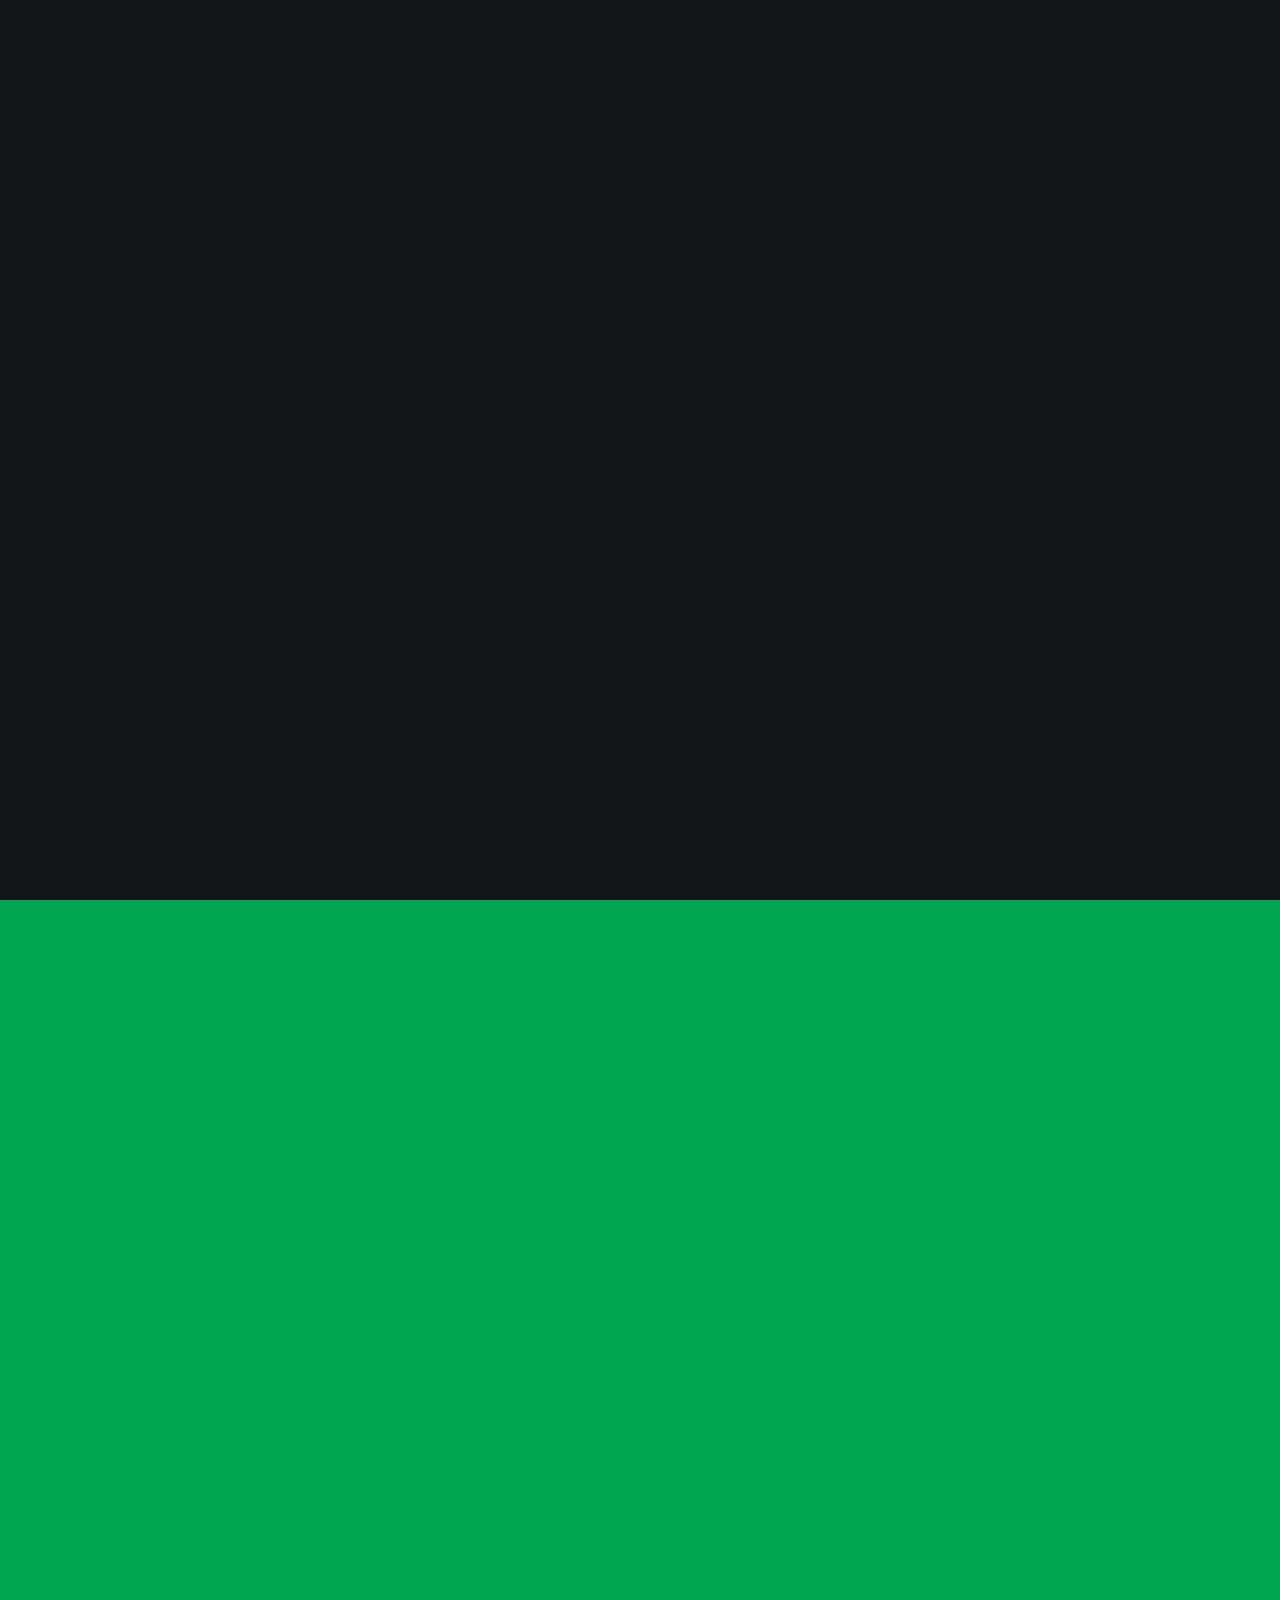
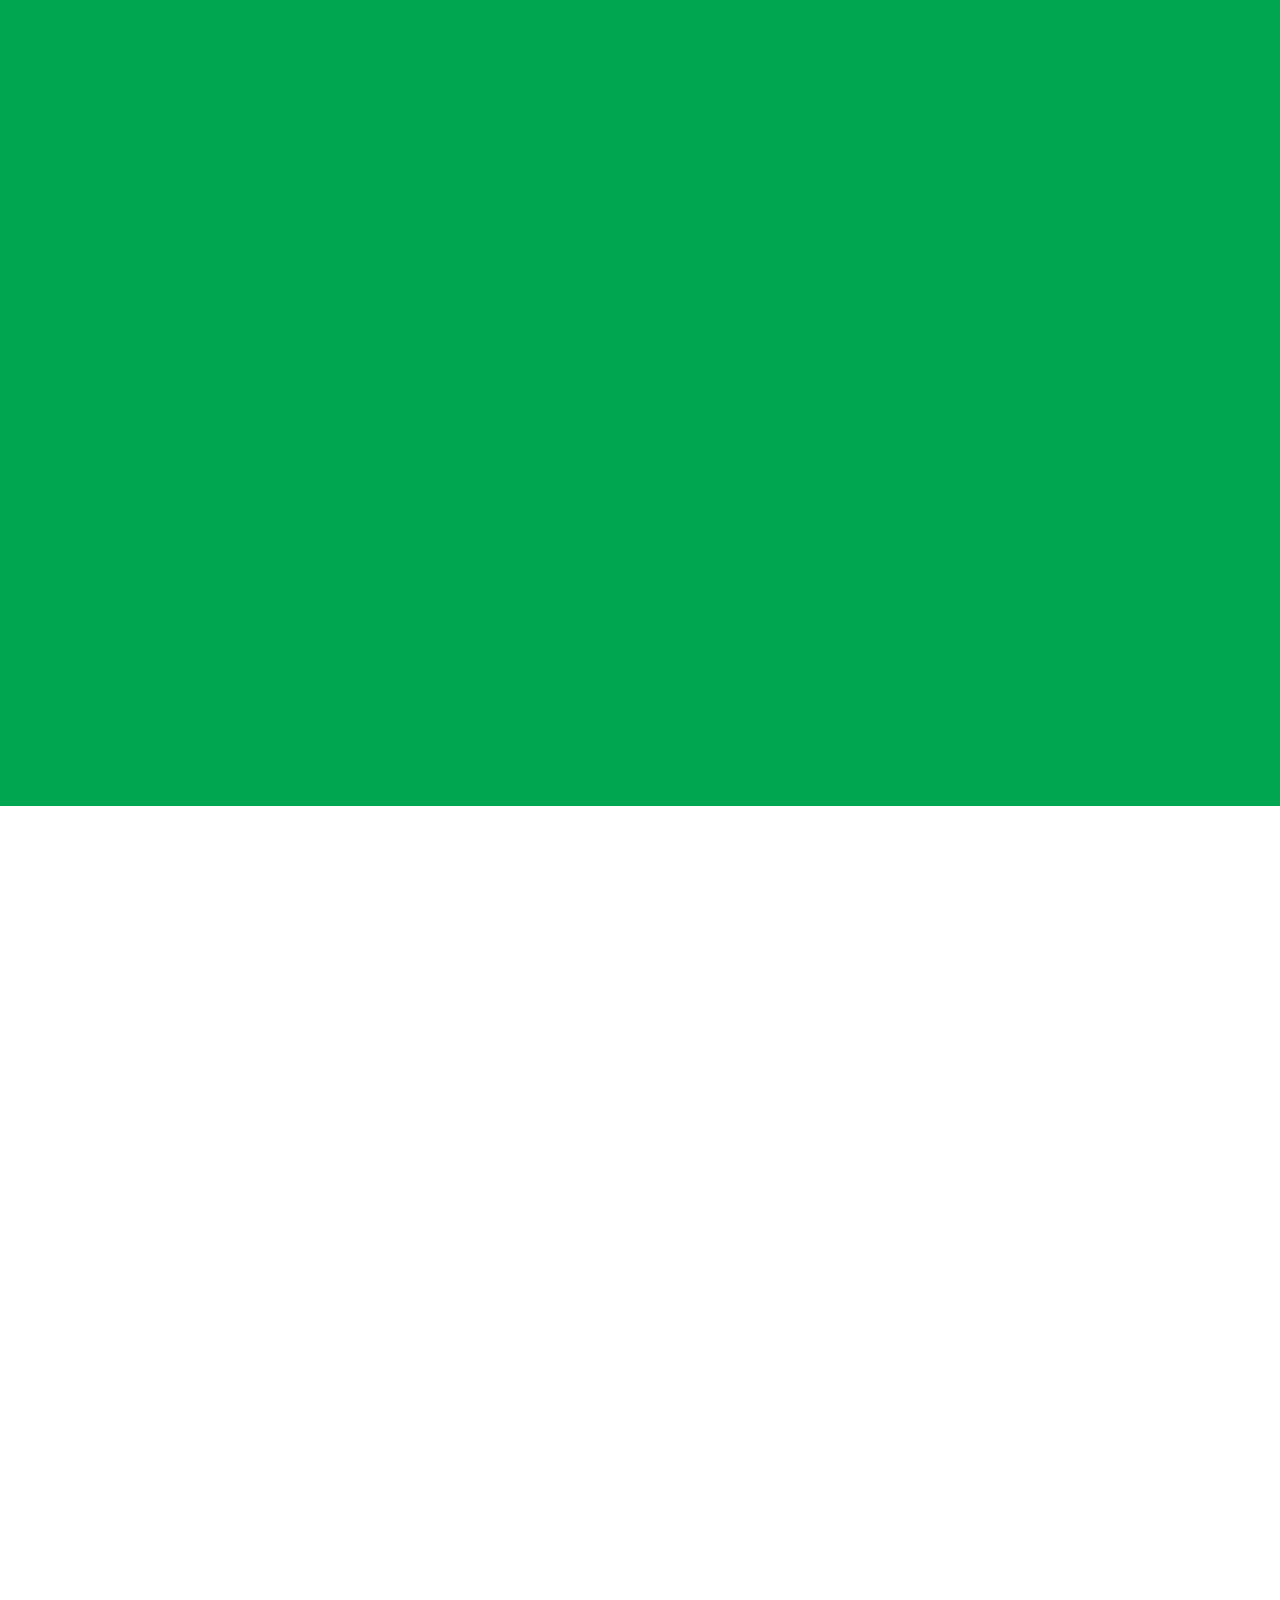
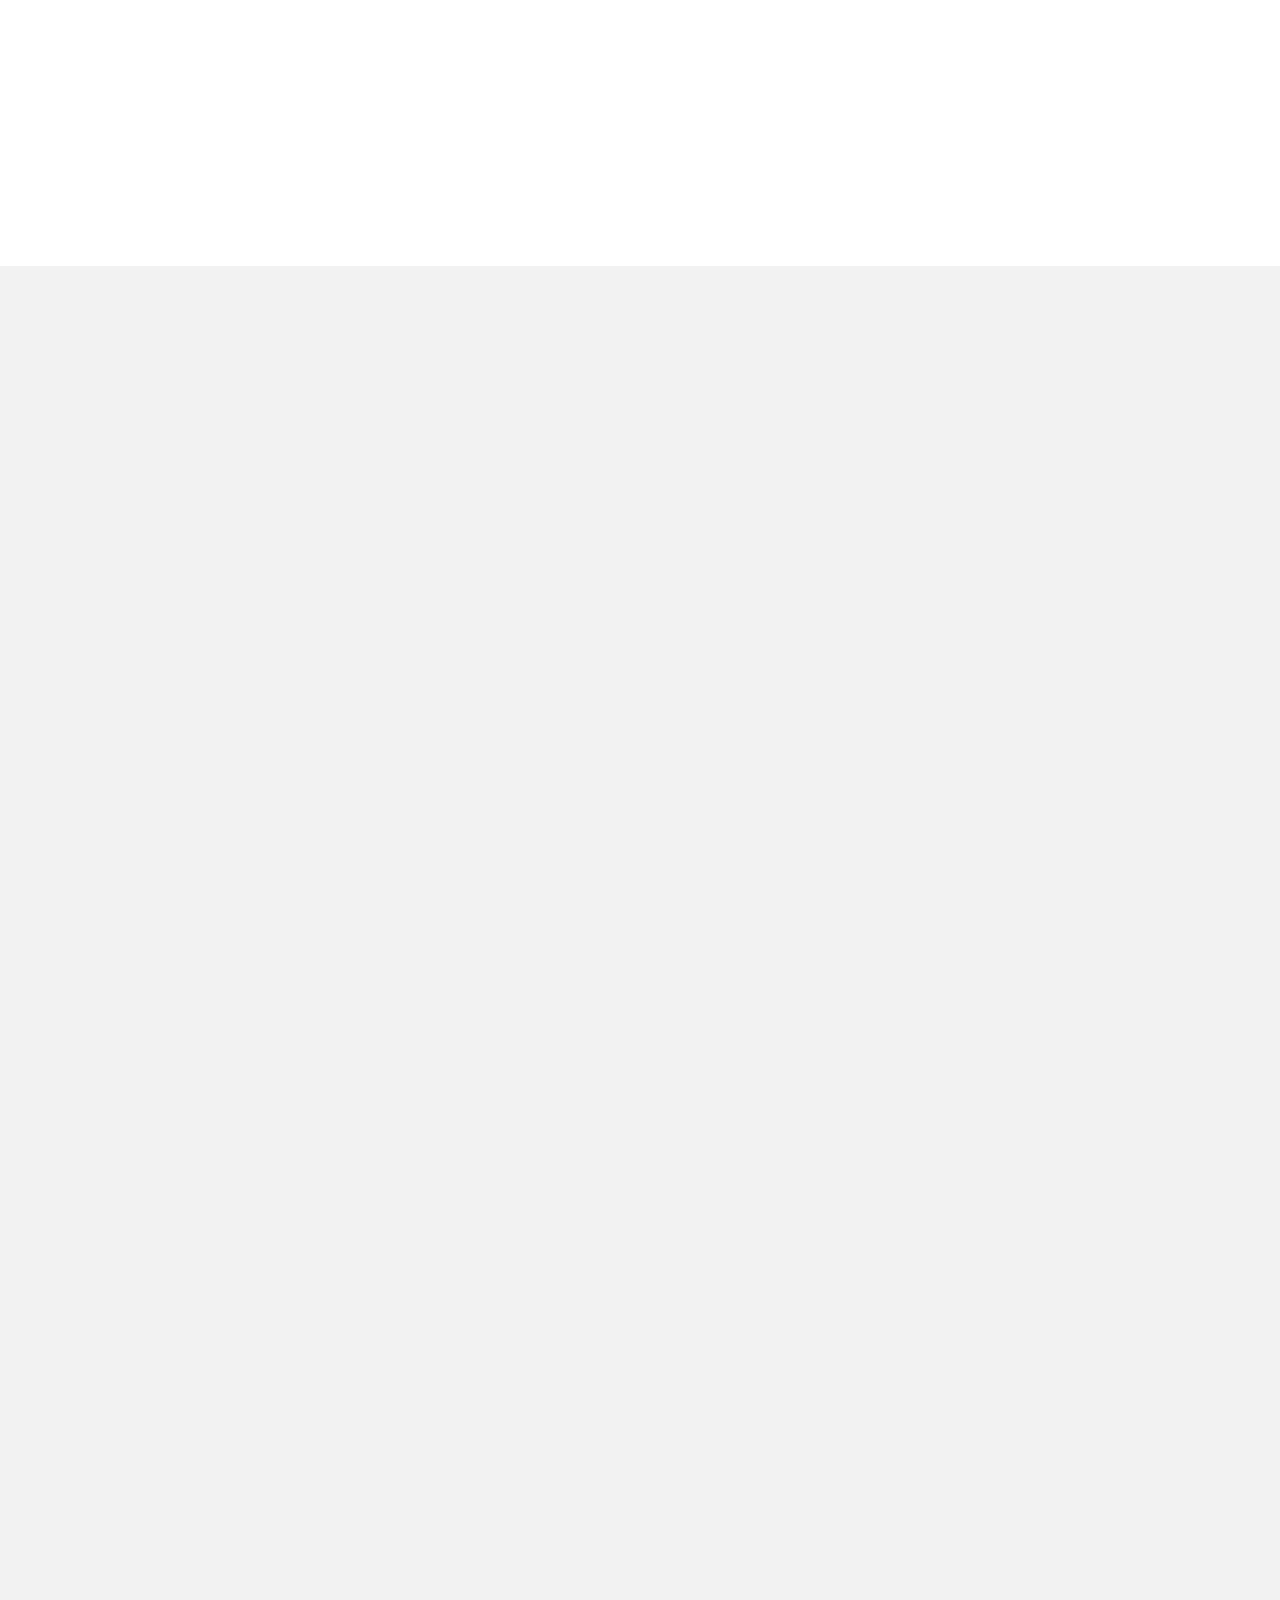
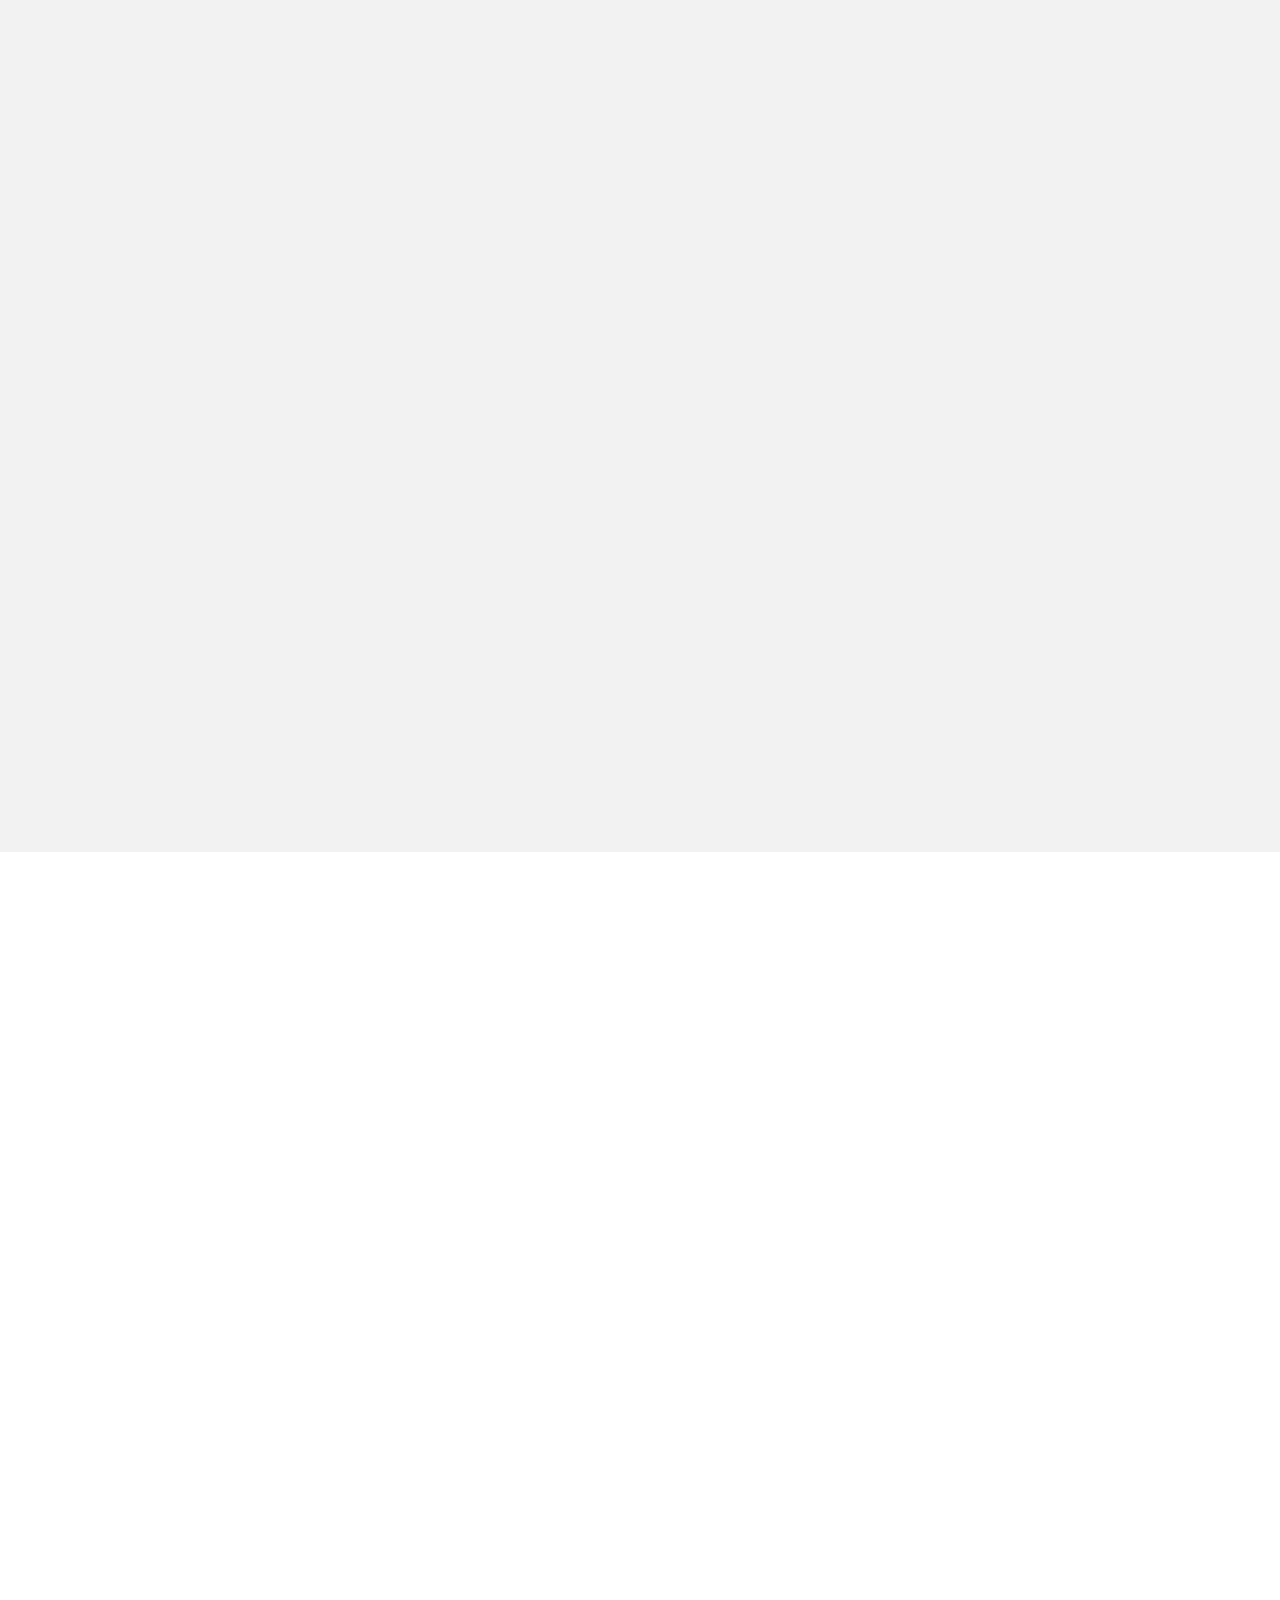
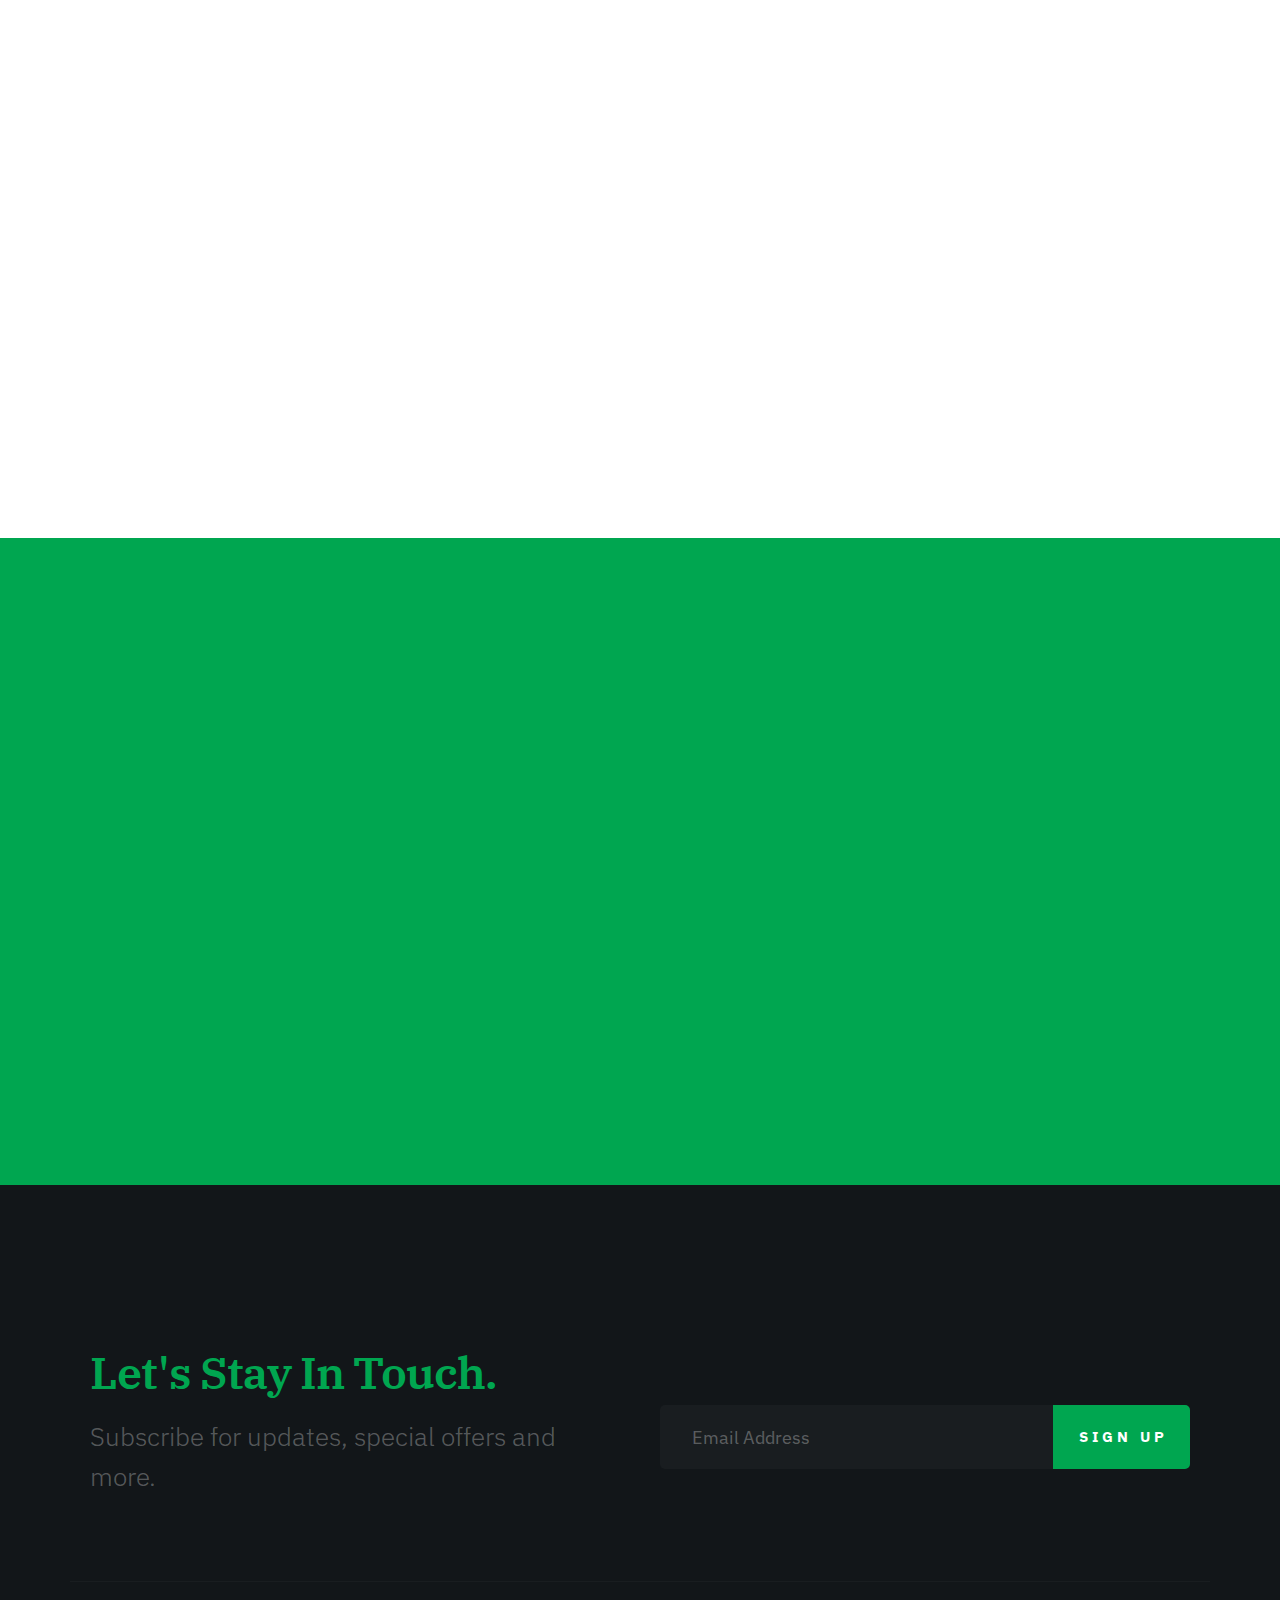
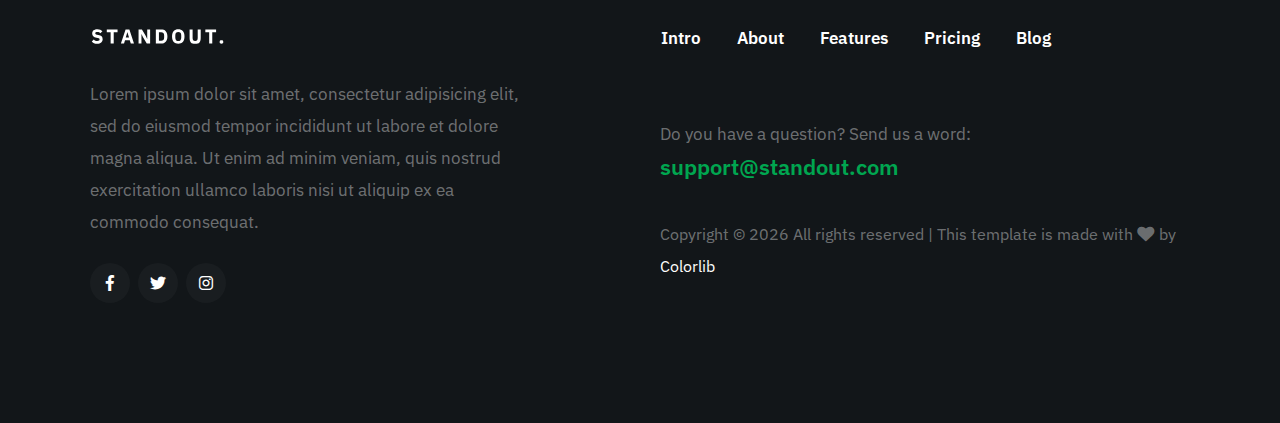
==== index.html @ 9b609347 "first commit" ====
<!DOCTYPE html>
<html class="no-js" lang="en">

<head>

    <!--- basic page needs
    ================================================== -->
    <meta charset="utf-8">
    <title>Brendan Lau</title>
    <meta name="description" content="">
    <meta name="author" content="">

    <!-- mobile specific metas
    ================================================== -->
    <meta name="viewport" content="width=device-width, initial-scale=1">

    <!-- CSS
    ================================================== -->
    <link rel="stylesheet" href="css/base.css">
    <link rel="stylesheet" href="css/vendor.css">
    <link rel="stylesheet" href="css/main.css">

    <!-- script
    ================================================== -->
    <script src="js/modernizr.js"></script>
    <script src="js/pace.min.js"></script>

    <!-- favicons
    ================================================== -->
    <link rel="shortcut icon" href="favicon.ico" type="image/x-icon">
    <link rel="icon" href="favicon.ico" type="image/x-icon">

</head>

<body id="top">

    <div id="preloader">
        <div id="loader"></div>
    </div>


    <!-- header 
    ================================================== -->
    <header class="s-header">

        <div class="header-logo">
            <a class="site-logo" href="index.html">
                <img src="images/logo.svg" alt="Homepage">
            </a>
        </div>

        <nav class="row header-nav-wrap wide">
            <ul class="header-main-nav">
                <li class="current"><a class="smoothscroll" href="#home" title="intro">About</a></li>
                <li><a class="smoothscroll" href="#about" title="about">Skills</a></li>
                <li><a class="smoothscroll" href="#features" title="features">Projects</a></li>
                <li><a class="smoothscroll" href="#pricing" title="pricing">Contact</a></li>
                <!-- <li><a href="blog.html" title="blog">Blog</a></li> -->
            </ul>

            <ul class="header-social">
                <li><a href="https://www.linkedin.com/in/brendan-lau-b6952919a/"><i class="fab fa-facebook-f"
                            aria-hidden="true"></i></a></li>
                <li><a href="https://angel.co/u/brendan-lau-3"><i class="fab fa-twitter" aria-hidden="true"></i></a>
                </li>
                <li><a href="https://github.com/BrenLau/"><i class="fab fa-instagram" aria-hidden="true"></i></a></li>
            </ul>
        </nav>

        <a class="header-menu-toggle" href="#"><span>Menu</span></a>

    </header> <!-- end header -->


    <!-- home
    ================================================== -->
    <section id="home" class="s-home target-section">

        <div class="home-image-part"></div>

        <div class="home-content">

            <div class="row home-content__main wide">

                <h1>
                    Welcome. <br>

                </h1>

                <h3>
                    My name is Brendan Lau, and I am a full-stack web developer based in New York, NY.
                </h3>

                <div class="home-content__button">
                    <!-- <a class="btn-video"
                        href="https://player.vimeo.com/video/14592941?color=00a650&title=0&byline=0&portrait=0"
                        data-lity>
                        <span class="video-icon"></span>
                    </a> -->
                    <a href="https://docs.google.com/document/d/1YMYQF_ID6koFqK-A-9AiBCmEpcByR_39b7Z7cdUwcT0/edit"
                        class="smoothscroll btn btn--primary btn--large">
                        My Resume
                    </a>
                </div>

            </div> <!-- end home-content__main -->

            <a href="#about" class="home-scroll smoothscroll">
                <span class="home-scroll__text">Scroll Down</span>
                <span class="home-scroll__icon"></span>
            </a>

        </div> <!-- end home-content -->

    </section> <!-- end s-home -->


    <!-- about
    ================================================== -->
    <section id="about" class="s-about target-section">

        <div class="row section-header narrower align-center" data-aos="fade-up">
            <div class="col-full">
                <h1 class="display-1">
                    Hello, I am Brendan Lau.
                </h1>
                <p class="lead">
                    I am a software engineer who attended App Academy, an intensive 1000+ hour, 16 week full-stack web
                    development boot camp with a less than 3% acceptance rate. I have experience in JavaScript, React,
                    Redux, Python, Css, Html and more. Some of my projects which utilize these technologies are in the
                    projects section below.
                </p>
            </div>
        </div> <!-- end section-header -->

        <div class="row about-desc" data-aos="fade-up">
            <div class="col-full slick-slider about-desc__slider">

                <div class="about-desc__slide">
                    <h3 class="item-title">Smart.</h3>

                    <p>
                        Et nihil atque ex. Reiciendis et rerum ut voluptate. Omnis molestiae nemo est.
                        Ut quis enim rerum quia assumenda repudiandae non cumque qui. Amet repellat
                        omnis ea aut cumque eos.
                    </p>
                </div> <!-- end about-desc__slide -->

                <div class="about-desc__slide">
                    <h3 class="item-title">User-Friendly.</h3>

                    <p>
                        Et nihil atque ex. Reiciendis et rerum ut voluptate. Omnis molestiae nemo est.
                        Ut quis enim rerum quia assumenda repudiandae non cumque qui. Amet repellat
                        omnis ea aut cumque eos.
                    </p>
                </div> <!-- end about-desc__slide -->

                <div class="about-desc__slide">
                    <h3 class="item-title">Powerful.</h3>

                    <p>
                        Et nihil atque ex. Reiciendis et rerum ut voluptate. Omnis molestiae nemo est.
                        Ut quis enim rerum quia assumenda repudiandae non cumque qui. Amet repellat
                        omnis ea aut cumque eos.
                    </p>
                </div> <!-- end about-desc__slide -->

                <div class="about-desc__slide">
                    <h3 class="item-title">Secure.</h3>

                    <p>
                        Et nihil atque ex. Reiciendis et rerum ut voluptate. Omnis molestiae nemo est.
                        Ut quis enim rerum quia assumenda repudiandae non cumque qui. Amet repellat
                        omnis ea aut cumque eos.
                    </p>
                </div> <!-- end about-desc__slide -->

            </div> <!-- end about-desc__slider -->
        </div> <!-- end about-desc -->

        <div class="row about-bottom-image" data-aos="fade-up">
            <img src="images/app-screen-1400.png" srcset="images/app-screen-600.png 600w, 
                         images/app-screen-1400.png 1400w, 
                         images/app-screen-2800.png 2800w" sizes="(max-width: 2800px) 100vw, 2800px"
                alt="App Screenshots">
        </div>

    </section> <!-- end s-about -->


    <!-- process
    ================================================== -->
    <section id="process" class="s-process">

        <div class="row">
            <div class="col-full text-center" data-aos="fade-up">
                <h2 class="display-2">How The App Works?</h2>
            </div>
        </div>

        <div class="row process block-1-4 block-m-1-2 block-tab-full">
            <div class="col-block item-process" data-aos="fade-up">
                <div class="item-process__text">
                    <h3>Sign Up</h3>
                    <p>
                        Quos dolores saepe mollitia deserunt accusamus autem reprehenderit. Voluptas facere animi
                        explicabo non quis magni recusandae.
                        Numquam debitis pariatur omnis facere unde.
                    </p>
                </div>
            </div>
            <div class="col-block item-process" data-aos="fade-up">
                <div class="item-process__text">
                    <h3>Create</h3>
                    <p>
                        Quos dolores saepe mollitia deserunt accusamus autem reprehenderit. Voluptas facere animi
                        explicabo non quis magni recusandae.
                        Numquam debitis pariatur omnis facere unde.
                    </p>
                </div>
            </div>
            <div class="col-block item-process" data-aos="fade-up">
                <div class="item-process__text">
                    <h3>Compose</h3>
                    <p>
                        Quos dolores saepe mollitia deserunt accusamus autem reprehenderit. Voluptas facere animi
                        explicabo non quis magni recusandae.
                        Numquam debitis pariatur omnis facere unde.
                    </p>
                </div>
            </div>
            <div class="col-block item-process" data-aos="fade-up">
                <div class="item-process__text">
                    <h3>Send</h3>
                    <p>
                        Quos dolores saepe mollitia deserunt accusamus autem reprehenderit. Voluptas facere animi
                        explicabo non quis magni recusandae.
                        Numquam debitis pariatur omnis facere unde.
                    </p>
                </div>
            </div>
        </div> <!-- end process -->

        <div class="row process-bottom-image" data-aos="fade-up">
            <img src="images/phone-app-screens-1000.png" srcset="images/phone-app-screens-600.png 600w, 
                         images/phone-app-screens-1000.png 1000w, 
                         images/phone-app-screens-2000.png 2000w" sizes="(max-width: 2000px) 100vw, 2000px"
                alt="App Screenshots">
        </div>

    </section> <!-- end s-process -->


    <!-- features
    ================================================== -->
    <section id="features" class="s-features target-section">

        <div class="row section-header narrower align-center has-bottom-sep" data-aos="fade-up">
            <div class="col-full">
                <h1 class="display-1">
                    Loaded With Features You Would Surely Love.
                </h1>
                <p class="lead">
                    Et nihil atque ex. Reiciendis et rerum ut voluptate. Omnis molestiae nemo est.
                    Ut quis enim rerum quia assumenda repudiandae non cumque qui. Amet repellat
                    omnis ea.
                </p>
            </div>
        </div> <!-- end section-header -->

        <div class="row bit-narrow features block-1-2 block-mob-full">

            <div class="col-block item-feature" data-aos="fade-up">
                <div class="item-feature__icon">
                    <i class="icon-upload"></i>
                </div>
                <div class="item-feature__text">
                    <h3 class="item-title">Cloud Based</h3>
                    <p>Nemo cupiditate ab quibusdam quaerat impedit magni. Earum suscipit ipsum laudantium.
                        Quo delectus est. Maiores voluptas ab sit natus veritatis ut. Debitis nulla cumque veritatis.
                        Sunt suscipit voluptas ipsa in tempora esse soluta sint.
                    </p>
                </div>
            </div>

            <div class="col-block item-feature" data-aos="fade-up">
                <div class="item-feature__icon">
                    <i class="icon-video-camera"></i>
                </div>
                <div class="item-feature__text">
                    <h3 class="item-title">Voice & Video</h3>
                    <p>Nemo cupiditate ab quibusdam quaerat impedit magni. Earum suscipit ipsum laudantium.
                        Quo delectus est. Maiores voluptas ab sit natus veritatis ut. Debitis nulla cumque veritatis.
                        Sunt suscipit voluptas ipsa in tempora esse soluta sint.
                    </p>
                </div>
            </div>

            <div class="col-block item-feature" data-aos="fade-up">
                <div class="item-feature__icon">
                    <i class="icon-shield"></i>
                </div>
                <div class="item-feature__text">
                    <h3 class="item-title">Always Secure</h3>
                    <p>Nemo cupiditate ab quibusdam quaerat impedit magni. Earum suscipit ipsum laudantium.
                        Quo delectus est. Maiores voluptas ab sit natus veritatis ut. Debitis nulla cumque veritatis.
                        Sunt suscipit voluptas ipsa in tempora esse soluta sint.
                    </p>
                </div>
            </div>

            <div class="col-block item-feature" data-aos="fade-up">
                <div class="item-feature__icon">
                    <i class="icon-lego-block"></i>
                </div>
                <div class="item-feature__text">
                    <h3 class="item-title">Play Games</h3>
                    <p>Nemo cupiditate ab quibusdam quaerat impedit magni. Earum suscipit ipsum laudantium.
                        Quo delectus est. Maiores voluptas ab sit natus veritatis ut. Debitis nulla cumque veritatis.
                        Sunt suscipit voluptas ipsa in tempora esse soluta sint.
                    </p>
                </div>
            </div>

            <div class="col-block item-feature" data-aos="fade-up">
                <div class="item-feature__icon">
                    <i class="icon-chat"></i>
                </div>
                <div class="item-feature__text">
                    <h3 class="item-title">Group Chat</h3>
                    <p>Nemo cupiditate ab quibusdam quaerat impedit magni. Earum suscipit ipsum laudantium.
                        Quo delectus est. Maiores voluptas ab sit natus veritatis ut. Debitis nulla cumque veritatis.
                        Sunt suscipit voluptas ipsa in tempora esse soluta sint.
                    </p>
                </div>
            </div>

            <div class="col-block item-feature" data-aos="fade-up">
                <div class="item-feature__icon">
                    <i class="icon-wallet"></i>
                </div>
                <div class="item-feature__text">
                    <h3 class="item-title">Payments</h3>
                    <p>Nemo cupiditate ab quibusdam quaerat impedit magni. Earum suscipit ipsum laudantium.
                        Quo delectus est. Maiores voluptas ab sit natus veritatis ut. Debitis nulla cumque veritatis.
                        Sunt suscipit voluptas ipsa in tempora esse soluta sint.
                    </p>
                </div>
            </div>

        </div> <!-- end features -->

        <div class="testimonials-wrap" data-aos="fade-up">

            <div class="row">
                <div class="col-full testimonials-header">
                    <h2 class="display-2">1 Million+ Users Can't Be Wrong.</h2>
                </div>
            </div>

            <div class="row testimonials">

                <div class="col-full slick-slider testimonials__slider">

                    <div class="testimonials__slide">
                        <img src="images/avatars/user-01.jpg" alt="Author image" class="testimonials__avatar">
                        <div class="testimonials__author">
                            <span class="testimonials__name">Naruto Uzumaki</span>
                            <a href="#0" class="testimonials__link">@narutouzumaki</a>
                        </div>
                        <p>Qui ipsam temporibus quisquam velMaiores eos cumque distinctio nam accusantium ipsum.
                            Laudantium quia consequatur molestias delectus culpa facere hic dolores aperiam. Accusantium
                            praesentium corpori.</p>
                    </div> <!-- end testimonials__slide -->

                    <div class="testimonials__slide">
                        <img src="images/avatars/user-02.jpg" alt="Author image" class="testimonials__avatar">
                        <div class="testimonials__author">
                            <span class="testimonials__name">Sasuke Uchiha</span>
                            <a href="#0" class="testimonials__link">@sasukeuchiha</a>
                        </div>
                        <p>Excepturi nam cupiditate culpa doloremque deleniti repellat. Veniam quos repellat voluptas
                            animi adipisci.
                            Nisi eaque consequatur. Quasi voluptas eius distinctio. Atque eos maxime. Qui ipsam
                            temporibus quisquam vel.</p>
                    </div> <!-- end testimonials__slide -->

                    <div class="testimonials__slide">
                        <img src="images/avatars/user-03.jpg" alt="Author image" class="testimonials__avatar">
                        <div class="testimonials__author">
                            <span class="testimonials__name">Shikamaru Nara</span>
                            <a href="#0" class="testimonials__link">@shikamarunara</a>
                        </div>
                        <p>Repellat dignissimos libero. Qui sed at corrupti expedita voluptas odit. Nihil ea quia
                            nesciunt. Ducimus aut sed ipsam.
                            Autem eaque officia cum exercitationem sunt voluptatum accusamus. Quasi voluptas eius
                            distinctio.</p>
                    </div> <!-- end testimonials__slide -->

                </div> <!-- end testimonials__slider -->

            </div> <!-- end testimonials -->

        </div> <!-- end testimonials-wrap -->

    </section> <!-- end s-features -->


    <!-- pricing
    ================================================== -->
    <section id="pricing" class="s-pricing target-section">

        <div class="row section-header narrower align-center" data-aos="fade-up">
            <div class="col-full">
                <h1 class="display-1">
                    Our Easy Pricing Plans For Everyone.
                </h1>
                <p class="lead">
                    Et nihil atque ex. Reiciendis et rerum ut voluptate. Omnis molestiae nemo est.
                    Ut quis enim rerum quia assumenda repudiandae non cumque qui. Amet repellat
                    omnis ea.
                </p>
            </div>
        </div> <!-- end section-header -->

        <div class="row plans block-1-3 block-m-1-2 block-tab-full stack">

            <div class="col-block item-plan" data-aos="fade-up">
                <div class="item-plan__block">

                    <div class="item-plan__top-part">
                        <h3 class="item-plan__title">Basic</h3>
                        <p class="item-plan__price">Free</p>
                    </div>

                    <div class="item-plan__bottom-part">
                        <ul class="item-plan__features disc">
                            <li><span>5GB</span> Storage</li>
                            <li><span>10GB</span> Bandwidth</li>
                            <li><span>5</span> Databases</li>
                            <li><span>30</span> Email Accounts</li>
                        </ul>

                        <a class="btn btn--primary large full-width" href="#0">Get Started</a>
                    </div>

                </div>
            </div> <!-- end item-plan -->

            <div class="col-block item-plan item-plan--popular" data-aos="fade-up">
                <div class="item-plan__block">

                    <div class="item-plan__top-part">
                        <h3 class="item-plan__title">Pro Plan</h3>
                        <p class="item-plan__price">$10</p>
                        <p class="item-plan__per">Per Month</p>
                    </div>

                    <div class="item-plan__bottom-part">
                        <ul class="item-plan__features disc">
                            <li><span>500GB</span> Storage</li>
                            <li><span>Unlimited</span> Bandwidth</li>
                            <li><span>50</span> Databases</li>
                            <li><span>50</span> Email Accounts</li>
                        </ul>

                        <a class="btn btn--primary large full-width" href="#0">Get Started</a>
                    </div>

                </div>
            </div> <!-- end item-plan -->

            <div class="col-block item-plan" data-aos="fade-up">
                <div class="item-plan__block">

                    <div class="item-plan__top-part">
                        <h3 class="item-plan__title">Ultimate Plan</h3>
                        <p class="item-plan__price">$20</p>
                        <p class="item-plan__per">Per Month</p>
                    </div>

                    <div class="item-plan__bottom-part">
                        <ul class="item-plan__features disc">
                            <li><span>1TB</span> Storage</li>
                            <li><span>Unlimited</span> Bandwidth</li>
                            <li><span>100</span> Databases</li>
                            <li><span>100</span> Email Accounts</li>
                        </ul>

                        <a class="btn btn--primary large full-width" href="#0">Get Started</a>
                    </div>

                </div>
            </div> <!-- end item-plan -->

        </div> <!-- end plans -->

    </section> <!-- end s-pricing -->


    <!-- download
    ================================================== -->
    <section id="download" class="s-download">

        <div class="row download-content">
            <div class="col-six md-seven download-content__text pull-right" data-aos="fade-up">
                <h1 class="display-2">
                    Download The App Now!
                </h1>
                <p>
                    Lorem ipsum dolor sit amet, consectetur adipisicing elit, sed
                    do eiusmod tempor incididunt ut labore et dolore magna aliqua.
                    Ut enim ad minim veniam, quis nostrud exercitation ullamco
                    laboris nisi ut aliquip ex ea commodo consequat.
                </p>
                <ul class="download-content__badges">
                    <li><a href="#0" title="" class="badge-appstore">App Store</a></li>
                    <li><a href="#0" title="" class="badge-googleplay">Play Store</a></li>
                </ul>
            </div>
            <div class="download-content__image" data-aos="fade-up">
                <img src="images/phone-app-profile-550.png"
                    srcset="images/phone-app-profile-550.png 1x, images/phone-app-profile-1100.png 2x">
            </div>
        </div>

    </section> <!-- end s-download -->


    <!-- footer
    ================================================== -->
    <footer class="s-footer footer">

        <div class="row footer__top">
            <div class="col-six md-full">
                <h1 class="display-2">
                    Let's Stay In Touch.
                </h1>
                <p class="lead">
                    Subscribe for updates, special offers and more.
                </p>
            </div>
            <div class="col-six md-full footer__subscribe end">
                <div class="subscribe-form">
                    <form id="mc-form" class="group" novalidate="true">

                        <input type="email" value="" name="EMAIL" class="email" id="mc-email"
                            placeholder="Email Address" required="">

                        <input type="submit" name="subscribe" value="Sign Up">

                        <label for="mc-email" class="subscribe-message"></label>

                    </form>
                </div>
            </div>
        </div>

        <div class="row footer__bottom">
            <div class="col-five tab-full">
                <div class="footer__logo">
                    <a href="index.html">
                        <img src="images/logo.svg" alt="Homepage">
                    </a>
                </div>

                <p>
                    Lorem ipsum dolor sit amet, consectetur adipisicing elit, sed
                    do eiusmod tempor incididunt ut labore et dolore magna aliqua.
                    Ut enim ad minim veniam, quis nostrud exercitation ullamco
                    laboris nisi ut aliquip ex ea commodo consequat.
                </p>

                <ul class="footer__social">
                    <li><a href="#0"><i class="fab fa-facebook-f" aria-hidden="true"></i></a></li>
                    <li><a href="#0"><i class="fab fa-twitter" aria-hidden="true"></i></a></li>
                    <li><a href="#0"><i class="fab fa-instagram" aria-hidden="true"></i></a></li>
                </ul>
            </div>

            <div class="col-six tab-full end">
                <ul class="footer__site-links">
                    <li><a class="smoothscroll" href="#home" title="intro">Intro</a></li>
                    <li><a class="smoothscroll" href="#about" title="about">About</a></li>
                    <li><a class="smoothscroll" href="#features" title="features">Features</a></li>
                    <li><a class="smoothscroll" href="#pricing" title="pricing">Pricing</a></li>
                    <li><a href="blog.html" title="blog">Blog</a></li>
                </ul>

                <p class="footer__contact">
                    Do you have a question? Send us a word: <br>
                    <a href="mailto:#0" class="footer__mail-link">support@standout.com</a>
                </p>

                <div class="cl-copyright">
                    <span>
                        <!-- Link back to Colorlib can't be removed. Template is licensed under CC BY 3.0. -->
                        Copyright &copy;
                        <script>document.write(new Date().getFullYear());</script> All rights reserved | This template
                        is made with <i class="fa fa-heart" aria-hidden="true"></i> by <a href="https://colorlib.com"
                            target="_blank">Colorlib</a>
                        <!-- Link back to Colorlib can't be removed. Template is licensed under CC BY 3.0. -->
                    </span>
                </div>
            </div>

        </div>

        <div class="go-top">
            <a class="smoothscroll" title="Back to Top" href="#top"></a>
        </div>

    </footer> <!-- end s-footer -->


    <!-- Java Script
    ================================================== -->
    <script src="js/jquery-3.2.1.min.js"></script>
    <script src="js/plugins.js"></script>
    <script src="js/main.js"></script>

</body>
---- css/base.css ----
/* =================================================================== 
 *
 *  Standout v1.0 Base Stylesheet
 *  09-12-2018
 *  ------------------------------------------------------------------
 *
 *  TOC:
 *  # imports
 *  # normalize
 *  # basic/base setup styles
 *    ## Media
 *    ## Typography resets 
 *    ## links
 *    ## inputs
 *  # grid
 *    ## medium size devices
 *    ## tablets
 *    ## mobile devices
 *    ## small mobile devices
 *  # block grids
 *    ## medium size devices
 *    ## tablets
 *    ## mobile devices
 *  # MISC
 *
 * =================================================================== */


/* ===================================================================
 * # imports 
 *
 * ------------------------------------------------------------------- */
@import url("https://fonts.googleapis.com/css?family=IBM+Plex+Sans:300,400,400i,500,600,700|IBM+Plex+Serif:300,300i,400,500,600,700");
@import url("font-awesome/css/fontawesome-all.css");
@import url("micons/micons.css");


/* ===================================================================
 * # normalize
 * normalize.css v5.0.0 | MIT License |
 * github.com/necolas/normalize.css
 *
 * ------------------------------------------------------------------- */
html {
  font-family: sans-serif;
  line-height: 1.15;
  -ms-text-size-adjust: 100%;
  -webkit-text-size-adjust: 100%;
}

body {
  margin: 0;
}

article,
aside,
footer,
header,
nav,
section {
  display: block;
}

h1 {
  font-size: 2em;
  margin: 0.67em 0;
}

figcaption,
figure,
main {
  display: block;
}

figure {
  margin: 1em 40px;
}

hr {
  box-sizing: content-box;
  height: 0;
  overflow: visible;
}

pre {
  font-family: monospace, monospace;
  font-size: 1em;
}

a {
  background-color: transparent;
  -webkit-text-decoration-skip: objects;
}

a:active,
a:hover {
  outline-width: 0;
}

abbr[title] {
  border-bottom: none;
  text-decoration: underline;
  text-decoration: underline dotted;
}

b,
strong {
  font-weight: inherit;
}

b,
strong {
  font-weight: bolder;
}

code,
kbd,
samp {
  font-family: monospace, monospace;
  font-size: 1em;
}

dfn {
  font-style: italic;
}

mark {
  background-color: #ff0;
  color: #000;
}

small {
  font-size: 80%;
}

sub,
sup {
  font-size: 75%;
  line-height: 0;
  position: relative;
  vertical-align: baseline;
}

sub {
  bottom: -0.25em;
}

sup {
  top: -0.5em;
}

audio,
video {
  display: inline-block;
}

audio:not([controls]) {
  display: none;
  height: 0;
}

img {
  border-style: none;
}

svg:not(:root) {
  overflow: hidden;
}

button,
input,
optgroup,
select,
textarea {
  font-family: sans-serif;
  font-size: 100%;
  line-height: 1.15;
  margin: 0;
}

button,
input {
  overflow: visible;
}

button,
select {
  text-transform: none;
}

button,
html [type="button"],
[type="reset"],
[type="submit"] {
  -webkit-appearance: button;
}

button::-moz-focus-inner,
[type="button"]::-moz-focus-inner,
[type="reset"]::-moz-focus-inner,
[type="submit"]::-moz-focus-inner {
  border-style: none;
  padding: 0;
}

button:-moz-focusring,
[type="button"]:-moz-focusring,
[type="reset"]:-moz-focusring,
[type="submit"]:-moz-focusring {
  outline: 1px dotted ButtonText;
}

fieldset {
  border: 1px solid #c0c0c0;
  margin: 0 2px;
  padding: 0.35em 0.625em 0.75em;
}

legend {
  box-sizing: border-box;
  color: inherit;
  display: table;
  max-width: 100%;
  padding: 0;
  white-space: normal;
}

progress {
  display: inline-block;
  vertical-align: baseline;
}

textarea {
  overflow: auto;
}

[type="checkbox"],
[type="radio"] {
  box-sizing: border-box;
  padding: 0;
}

[type="number"]::-webkit-inner-spin-button,
[type="number"]::-webkit-outer-spin-button {
  height: auto;
}

[type="search"] {
  -webkit-appearance: textfield;
  outline-offset: -2px;
}

[type="search"]::-webkit-search-cancel-button,
[type="search"]::-webkit-search-decoration {
  -webkit-appearance: none;
}

::-webkit-file-upload-button {
  -webkit-appearance: button;
  font: inherit;
}

details,
menu {
  display: block;
}

summary {
  display: list-item;
}

canvas {
  display: inline-block;
}

template {
  display: none;
}

[hidden] {
  display: none;
}


/* ===================================================================
 * # basic/base setup styles
 *
 * ------------------------------------------------------------------- */
html {
  font-size: 62.5%;
  box-sizing: border-box;
}

*,
*::before,
*::after {
  box-sizing: inherit;
}

body {
  font-weight: normal;
  line-height: 1;
  word-wrap: break-word;
  text-rendering: optimizeLegibility;
  -webkit-overflow-scrolling: touch;
  -webkit-text-size-adjust: none;
}

body,
input,
button {
  -moz-osx-font-smoothing: grayscale;
  -webkit-font-smoothing: antialiased;
}

/* ------------------------------------------------------------------- 
 * ## Media
 * ------------------------------------------------------------------- */
img,
video {
  max-width: 100%;
  height: auto;
}

/* ------------------------------------------------------------------- 
 * ## Typography resets 
 * ------------------------------------------------------------------- */
div, dl, dt, dd, ul, ol, li, h1, h2, h3, h4, h5, h6, pre, form, p, blockquote, th, td {
  margin: 0;
  padding: 0;
}

h1, h2, h3, h4, h5, h6 {
  -webkit-font-smoothing: auto;
  -webkit-font-smoothing: antialiased;
  -webkit-font-variant-ligatures: common-ligatures;
  -moz-font-variant-ligatures: common-ligatures;
  font-variant-ligatures: common-ligatures;
  text-rendering: optimizeLegibility;
}

em,
i {
  font-style: italic;
  line-height: inherit;
}

strong,
b {
  font-weight: bold;
  line-height: inherit;
}

small {
  font-size: 60%;
  line-height: inherit;
}

ol,
ul {
  list-style: none;
}

li {
  display: block;
}

/* ------------------------------------------------------------------- 
 * ## links
 * ------------------------------------------------------------------- */
a {
  text-decoration: none;
  line-height: inherit;
}

a img {
  border: none;
}

/* ------------------------------------------------------------------- 
 * ## inputs
 * ------------------------------------------------------------------- */
fieldset {
  margin: 0;
  padding: 0;
}

input[type="email"],
input[type="number"],
input[type="search"],
input[type="text"],
input[type="tel"],
input[type="url"],
input[type="password"],
textarea {
  -webkit-appearance: none;
  -moz-appearance: none;
  -ms-appearance: none;
  -o-appearance: none;
  appearance: none;
}


/* ===================================================================
 * # grid
 *
 * ------------------------------------------------------------------- */
.row {
  width: 89%;
  max-width: 1200px;
  margin: 0 auto;
}

.row:after {
  content: "";
  display: table;
  clear: both;
}

.row .row {
  width: auto;
  max-width: none;
  margin-left: -20px;
  margin-right: -20px;
}

/* column blocks
 * -------------------------------------- */
[class*="col-"] {
  float: left;
  padding: 0 20px;
}

[class*="col-"] + [class*="col-"].end {
  float: right;
}

.collapse > [class*="col-"],
[class*="col-"].collapse {
  padding: 0;
}

/* column width classes 
 * -------------------------------------- */
.col-one {
  width: 8.33333%;
}

.col-two,
.col-1-6 {
  width: 16.66667%;
}

.col-three,
.col-1-4 {
  width: 25%;
}

.col-four,
.col-1-3 {
  width: 33.33333%;
}

.col-five {
  width: 41.66667%;
}

.col-six,
.col-1-2 {
  width: 50%;
}

.col-seven {
  width: 58.33333%;
}

.col-eight,
.col-2-3 {
  width: 66.66667%;
}

.col-nine,
.col-3-4 {
  width: 75%;
}

.col-ten,
.col-5-6 {
  width: 83.33333%;
}

.col-eleven {
  width: 91.66667%;
}

.col-twelve,
.col-full {
  width: 100%;
}

/* ------------------------------------------------------------------- 
 * ## medium size devices
 * ------------------------------------------------------------------- */
@media only screen and (max-width:1200px) {
  .row .row {
    margin-left: -16px;
    margin-right: -16px;
  }

  [class*="col-"] {
    padding: 0 16px;
  }

  .md-one {
    width: 8.33333%;
  }

  .md-two,
  .md-1-6 {
    width: 16.66667%;
  }

  .md-three,
  .md-1-4 {
    width: 25%;
  }

  .md-four,
  .md-1-3 {
    width: 33.33333%;
  }

  .md-five {
    width: 41.66667%;
  }

  .md-six,
  .md-1-2 {
    width: 50%;
  }

  .md-seven {
    width: 58.33333%;
  }

  .md-eight,
  .md-2-3 {
    width: 66.66667%;
  }

  .md-nine,
  .md-3-4 {
    width: 75%;
  }

  .md-ten,
  .md-5-6 {
    width: 83.33333%;
  }

  .md-eleven {
    width: 91.66667%;
  }

  .md-twelve,
  .md-full {
    width: 100%;
  }

}

/* ------------------------------------------------------------------- 
 * ## tablets
 * ------------------------------------------------------------------- */
@media only screen and (max-width:800px) {
  .row {
    width: 90%;
  }

  .tab-1-4 {
    width: 25%;
  }

  .tab-1-3 {
    width: 33.33333%;
  }

  .tab-1-2 {
    width: 50%;
  }

  .tab-2-3 {
    width: 66.66667%;
  }

  .tab-3-4 {
    width: 75%;
  }

  .tab-full {
    width: 100%;
  }

  .hide-on-tablet {
    display: none;
  }

}

/* ------------------------------------------------------------------- 
 * ## mobile devices
 * ------------------------------------------------------------------- */
@media only screen and (max-width:600px) {
  .row {
    width: auto;
    padding-left: 25px;
    padding-right: 25px;
  }

  .row .row {
    margin-left: -10px;
    margin-right: -10px;
    padding-left: 0;
    padding-right: 0;
  }

  [class*="col-"] {
    padding: 0 10px;
  }

  .mob-1-4 {
    width: 25%;
  }

  .mob-1-3 {
    width: 33.33333%;
  }

  .mob-1-2 {
    width: 50%;
  }

  .mob-2-3 {
    width: 66.66667%;
  }

  .mob-3-4 {
    width: 75%;
  }

  .mob-full {
    width: 100%;
  }

  .hide-on-mobile {
    display: none;
  }

}

/* ------------------------------------------------------------------- 
 * ## small mobile devices
 * ------------------------------------------------------------------- */

/* stack columns on small mobile devices
 * ------------------------------------------------------------------- */
@media only screen and (max-width:400px) {
  .row .row {
    margin-left: 0;
    margin-right: 0;
  }

  [class*="col-"]:not(.col-block) {
    width: 100% !important;
    float: none !important;
    clear: both !important;
    margin-left: 0;
    margin-right: 0;
    padding: 0;
  }

  [class*="col-"] + [class*="col-"].end {
    float: none;
  }

  .stack .col-block {
    width: 100% !important;
    float: none !important;
    clear: both !important;
    margin-left: 0;
    margin-right: 0;
    padding: 0;
  }

}


/* ===================================================================
 * # block grids
 * ------------------------------------------------------------------- */

/* Equally-sized columns define at row level
 * ------------------------------------------------------------------- */
[class*="block-"]:after {
  content: "";
  display: table;
  clear: both;
}

.block-1-6 .col-block {
  width: 16.66667%;
}

.block-1-5 .col-block {
  width: 20%;
}

.block-1-4 .col-block {
  width: 25%;
}

.block-1-3 .col-block {
  width: 33.33333%;
}

.block-1-2 .col-block {
  width: 50%;
}

/**
 * Clearing for block grid columns. Allow columns with 
 * different heights to align properly.
 */
.block-1-6 .col-block:nth-child(6n+1),
.block-1-5 .col-block:nth-child(5n+1),
.block-1-4 .col-block:nth-child(4n+1),
.block-1-3 .col-block:nth-child(3n+1),
.block-1-2 .col-block:nth-child(2n+1) {
  clear: both;
}

/* ------------------------------------------------------------------- 
 * ## medium size devices
 * ------------------------------------------------------------------- */
@media only screen and (max-width:1200px) {
  .block-m-1-6 .col-block {
    width: 16.66667%;
  }

  .block-m-1-5 .col-block {
    width: 20%;
  }

  .block-m-1-4 .col-block {
    width: 25%;
  }

  .block-m-1-3 .col-block {
    width: 33.33333%;
  }

  .block-m-1-2 .col-block {
    width: 50%;
  }

  .block-m-full .col-block {
    width: 100%;
    clear: both;
  }

  [class*="block-m-"] .col-block:nth-child(n) {
    clear: none;
  }

  .block-m-1-6 .col-block:nth-child(6n+1),
  .block-m-1-5 .col-block:nth-child(5n+1),
  .block-m-1-4 .col-block:nth-child(4n+1),
  .block-m-1-3 .col-block:nth-child(3n+1),
  .block-m-1-2 .col-block:nth-child(2n+1) {
    clear: both;
  }

}

/* ------------------------------------------------------------------- 
 * ## tablets
 * ------------------------------------------------------------------- */
@media only screen and (max-width:800px) {
  .block-tab-1-6 .col-block {
    width: 16.66667%;
  }

  .block-tab-1-5 .col-block {
    width: 20%;
  }

  .block-tab-1-4 .col-block {
    width: 25%;
  }

  .block-tab-1-3 .col-block {
    width: 33.33333%;
  }

  .block-tab-1-2 .col-block {
    width: 50%;
  }

  .block-tab-full .col-block {
    width: 100%;
    clear: both;
  }

  [class*="block-tab-"] .col-block:nth-child(n) {
    clear: none;
  }

  .block-tab-1-6 .col-block:nth-child(6n+1),
  .block-tab-1-5 .col-block:nth-child(5n+1),
  .block-tab-1-4 .col-block:nth-child(4n+1),
  .block-tab-1-3 .col-block:nth-child(3n+1),
  .block-tab-1-2 .col-block:nth-child(2n+1) {
    clear: both;
  }

}

/* ------------------------------------------------------------------- 
 * ## mobile devices
 * ------------------------------------------------------------------- */
@media only screen and (max-width:600px) {
  .block-mob-1-6 .col-block {
    width: 16.66667%;
  }

  .block-mob-1-5 .col-block {
    width: 20%;
  }

  .block-mob-1-4 .col-block {
    width: 25%;
  }

  .block-mob-1-3 .col-block {
    width: 33.33333%;
  }

  .block-mob-1-2 .col-block {
    width: 50%;
  }

  .block-mob-full .col-block {
    width: 100%;
    clear: both;
  }

  [class*="block-mob-"] .col-block:nth-child(n) {
    clear: none;
  }

  .block-mob-1-6 .col-block:nth-child(6n+1),
  .block-mob-1-5 .col-block:nth-child(5n+1),
  .block-mob-1-4 .col-block:nth-child(4n+1),
  .block-mob-1-3 .col-block:nth-child(3n+1),
  .block-mob-1-2 .col-block:nth-child(2n+1) {
    clear: both;
  }

}


/* ===================================================================
 * # MISC
 *
 * ------------------------------------------------------------------- */
.group:after {
  content: "";
  display: table;
  clear: both;
}

/* Misc Helper Styles
 * -------------------------------------- */
.is-hidden {
  display: none;
}

.is-invisible {
  visibility: hidden;
}

.antialiased {
  -webkit-font-smoothing: antialiased;
  -moz-osx-font-smoothing: grayscale;
}

.overflow-hidden {
  overflow: hidden;
}

.remove-bottom {
  margin-bottom: 0;
}

.half-bottom {
  margin-bottom: 1.6rem !important;
}

.add-bottom {
  margin-bottom: 3.2rem !important;
}

.no-border {
  border: none;
}

.full-width {
  width: 100%;
}

.text-center {
  text-align: center;
}

.text-left {
  text-align: left;
}

.text-right {
  text-align: right;
}

.pull-left {
  float: left;
}

.pull-right {
  float: right;
}

.align-center {
  margin-left: auto;
  margin-right: auto;
  text-align: center;
}

/*# sourceMappingURL=base.css.map */
---- css/vendor.css ----
/* =================================================================== 
 *
 *  Standout v1.0 Vendor/Third Party CSS 
 *  09-12-2018
 *  ------------------------------------------------------------------
 *
 *  TOC:
 *  # animate on scroll
 *  # slick slider
 *  # lity - v1.6.6 - 2016-04-22
 *  # prettyprint GitHub Theme 
 *
 * =================================================================== */


/* ===================================================================
 * # animate on scroll 
 * https://michalsnik.github.io/aos/
 * ------------------------------------------------------------------- */
[data-aos][data-aos][data-aos-duration='50'],
body[data-aos-duration='50'] [data-aos] {
  transition-duration: 50ms;
}

[data-aos][data-aos][data-aos-delay='50'],
body[data-aos-delay='50'] [data-aos] {
  transition-delay: 0;
}

[data-aos][data-aos][data-aos-delay='50'].aos-animate,
body[data-aos-delay='50'] [data-aos].aos-animate {
  transition-delay: 50ms;
}

[data-aos][data-aos][data-aos-duration='100'],
body[data-aos-duration='100'] [data-aos] {
  transition-duration: .1s;
}

[data-aos][data-aos][data-aos-delay='100'],
body[data-aos-delay='100'] [data-aos] {
  transition-delay: 0;
}

[data-aos][data-aos][data-aos-delay='100'].aos-animate,
body[data-aos-delay='100'] [data-aos].aos-animate {
  transition-delay: .1s;
}

[data-aos][data-aos][data-aos-duration='150'],
body[data-aos-duration='150'] [data-aos] {
  transition-duration: .15s;
}

[data-aos][data-aos][data-aos-delay='150'],
body[data-aos-delay='150'] [data-aos] {
  transition-delay: 0;
}

[data-aos][data-aos][data-aos-delay='150'].aos-animate,
body[data-aos-delay='150'] [data-aos].aos-animate {
  transition-delay: .15s;
}

[data-aos][data-aos][data-aos-duration='200'],
body[data-aos-duration='200'] [data-aos] {
  transition-duration: .2s;
}

[data-aos][data-aos][data-aos-delay='200'],
body[data-aos-delay='200'] [data-aos] {
  transition-delay: 0;
}

[data-aos][data-aos][data-aos-delay='200'].aos-animate,
body[data-aos-delay='200'] [data-aos].aos-animate {
  transition-delay: .2s;
}

[data-aos][data-aos][data-aos-duration='250'],
body[data-aos-duration='250'] [data-aos] {
  transition-duration: .25s;
}

[data-aos][data-aos][data-aos-delay='250'],
body[data-aos-delay='250'] [data-aos] {
  transition-delay: 0;
}

[data-aos][data-aos][data-aos-delay='250'].aos-animate,
body[data-aos-delay='250'] [data-aos].aos-animate {
  transition-delay: .25s;
}

[data-aos][data-aos][data-aos-duration='300'],
body[data-aos-duration='300'] [data-aos] {
  transition-duration: .3s;
}

[data-aos][data-aos][data-aos-delay='300'],
body[data-aos-delay='300'] [data-aos] {
  transition-delay: 0;
}

[data-aos][data-aos][data-aos-delay='300'].aos-animate,
body[data-aos-delay='300'] [data-aos].aos-animate {
  transition-delay: .3s;
}

[data-aos][data-aos][data-aos-duration='350'],
body[data-aos-duration='350'] [data-aos] {
  transition-duration: .35s;
}

[data-aos][data-aos][data-aos-delay='350'],
body[data-aos-delay='350'] [data-aos] {
  transition-delay: 0;
}

[data-aos][data-aos][data-aos-delay='350'].aos-animate,
body[data-aos-delay='350'] [data-aos].aos-animate {
  transition-delay: .35s;
}

[data-aos][data-aos][data-aos-duration='400'],
body[data-aos-duration='400'] [data-aos] {
  transition-duration: .4s;
}

[data-aos][data-aos][data-aos-delay='400'],
body[data-aos-delay='400'] [data-aos] {
  transition-delay: 0;
}

[data-aos][data-aos][data-aos-delay='400'].aos-animate,
body[data-aos-delay='400'] [data-aos].aos-animate {
  transition-delay: .4s;
}

[data-aos][data-aos][data-aos-duration='450'],
body[data-aos-duration='450'] [data-aos] {
  transition-duration: .45s;
}

[data-aos][data-aos][data-aos-delay='450'],
body[data-aos-delay='450'] [data-aos] {
  transition-delay: 0;
}

[data-aos][data-aos][data-aos-delay='450'].aos-animate,
body[data-aos-delay='450'] [data-aos].aos-animate {
  transition-delay: .45s;
}

[data-aos][data-aos][data-aos-duration='500'],
body[data-aos-duration='500'] [data-aos] {
  transition-duration: .5s;
}

[data-aos][data-aos][data-aos-delay='500'],
body[data-aos-delay='500'] [data-aos] {
  transition-delay: 0;
}

[data-aos][data-aos][data-aos-delay='500'].aos-animate,
body[data-aos-delay='500'] [data-aos].aos-animate {
  transition-delay: .5s;
}

[data-aos][data-aos][data-aos-duration='550'],
body[data-aos-duration='550'] [data-aos] {
  transition-duration: .55s;
}

[data-aos][data-aos][data-aos-delay='550'],
body[data-aos-delay='550'] [data-aos] {
  transition-delay: 0;
}

[data-aos][data-aos][data-aos-delay='550'].aos-animate,
body[data-aos-delay='550'] [data-aos].aos-animate {
  transition-delay: .55s;
}

[data-aos][data-aos][data-aos-duration='600'],
body[data-aos-duration='600'] [data-aos] {
  transition-duration: .6s;
}

[data-aos][data-aos][data-aos-delay='600'],
body[data-aos-delay='600'] [data-aos] {
  transition-delay: 0;
}

[data-aos][data-aos][data-aos-delay='600'].aos-animate,
body[data-aos-delay='600'] [data-aos].aos-animate {
  transition-delay: .6s;
}

[data-aos][data-aos][data-aos-duration='650'],
body[data-aos-duration='650'] [data-aos] {
  transition-duration: .65s;
}

[data-aos][data-aos][data-aos-delay='650'],
body[data-aos-delay='650'] [data-aos] {
  transition-delay: 0;
}

[data-aos][data-aos][data-aos-delay='650'].aos-animate,
body[data-aos-delay='650'] [data-aos].aos-animate {
  transition-delay: .65s;
}

[data-aos][data-aos][data-aos-duration='700'],
body[data-aos-duration='700'] [data-aos] {
  transition-duration: .7s;
}

[data-aos][data-aos][data-aos-delay='700'],
body[data-aos-delay='700'] [data-aos] {
  transition-delay: 0;
}

[data-aos][data-aos][data-aos-delay='700'].aos-animate,
body[data-aos-delay='700'] [data-aos].aos-animate {
  transition-delay: .7s;
}

[data-aos][data-aos][data-aos-duration='750'],
body[data-aos-duration='750'] [data-aos] {
  transition-duration: .75s;
}

[data-aos][data-aos][data-aos-delay='750'],
body[data-aos-delay='750'] [data-aos] {
  transition-delay: 0;
}

[data-aos][data-aos][data-aos-delay='750'].aos-animate,
body[data-aos-delay='750'] [data-aos].aos-animate {
  transition-delay: .75s;
}

[data-aos][data-aos][data-aos-duration='800'],
body[data-aos-duration='800'] [data-aos] {
  transition-duration: .8s;
}

[data-aos][data-aos][data-aos-delay='800'],
body[data-aos-delay='800'] [data-aos] {
  transition-delay: 0;
}

[data-aos][data-aos][data-aos-delay='800'].aos-animate,
body[data-aos-delay='800'] [data-aos].aos-animate {
  transition-delay: .8s;
}

[data-aos][data-aos][data-aos-duration='850'],
body[data-aos-duration='850'] [data-aos] {
  transition-duration: .85s;
}

[data-aos][data-aos][data-aos-delay='850'],
body[data-aos-delay='850'] [data-aos] {
  transition-delay: 0;
}

[data-aos][data-aos][data-aos-delay='850'].aos-animate,
body[data-aos-delay='850'] [data-aos].aos-animate {
  transition-delay: .85s;
}

[data-aos][data-aos][data-aos-duration='900'],
body[data-aos-duration='900'] [data-aos] {
  transition-duration: .9s;
}

[data-aos][data-aos][data-aos-delay='900'],
body[data-aos-delay='900'] [data-aos] {
  transition-delay: 0;
}

[data-aos][data-aos][data-aos-delay='900'].aos-animate,
body[data-aos-delay='900'] [data-aos].aos-animate {
  transition-delay: .9s;
}

[data-aos][data-aos][data-aos-duration='950'],
body[data-aos-duration='950'] [data-aos] {
  transition-duration: .95s;
}

[data-aos][data-aos][data-aos-delay='950'],
body[data-aos-delay='950'] [data-aos] {
  transition-delay: 0;
}

[data-aos][data-aos][data-aos-delay='950'].aos-animate,
body[data-aos-delay='950'] [data-aos].aos-animate {
  transition-delay: .95s;
}

[data-aos][data-aos][data-aos-duration='1000'],
body[data-aos-duration='1000'] [data-aos] {
  transition-duration: 1s;
}

[data-aos][data-aos][data-aos-delay='1000'],
body[data-aos-delay='1000'] [data-aos] {
  transition-delay: 0;
}

[data-aos][data-aos][data-aos-delay='1000'].aos-animate,
body[data-aos-delay='1000'] [data-aos].aos-animate {
  transition-delay: 1s;
}

[data-aos][data-aos][data-aos-duration='1050'],
body[data-aos-duration='1050'] [data-aos] {
  transition-duration: 1.05s;
}

[data-aos][data-aos][data-aos-delay='1050'],
body[data-aos-delay='1050'] [data-aos] {
  transition-delay: 0;
}

[data-aos][data-aos][data-aos-delay='1050'].aos-animate,
body[data-aos-delay='1050'] [data-aos].aos-animate {
  transition-delay: 1.05s;
}

[data-aos][data-aos][data-aos-duration='1100'],
body[data-aos-duration='1100'] [data-aos] {
  transition-duration: 1.1s;
}

[data-aos][data-aos][data-aos-delay='1100'],
body[data-aos-delay='1100'] [data-aos] {
  transition-delay: 0;
}

[data-aos][data-aos][data-aos-delay='1100'].aos-animate,
body[data-aos-delay='1100'] [data-aos].aos-animate {
  transition-delay: 1.1s;
}

[data-aos][data-aos][data-aos-duration='1150'],
body[data-aos-duration='1150'] [data-aos] {
  transition-duration: 1.15s;
}

[data-aos][data-aos][data-aos-delay='1150'],
body[data-aos-delay='1150'] [data-aos] {
  transition-delay: 0;
}

[data-aos][data-aos][data-aos-delay='1150'].aos-animate,
body[data-aos-delay='1150'] [data-aos].aos-animate {
  transition-delay: 1.15s;
}

[data-aos][data-aos][data-aos-duration='1200'],
body[data-aos-duration='1200'] [data-aos] {
  transition-duration: 1.2s;
}

[data-aos][data-aos][data-aos-delay='1200'],
body[data-aos-delay='1200'] [data-aos] {
  transition-delay: 0;
}

[data-aos][data-aos][data-aos-delay='1200'].aos-animate,
body[data-aos-delay='1200'] [data-aos].aos-animate {
  transition-delay: 1.2s;
}

[data-aos][data-aos][data-aos-duration='1250'],
body[data-aos-duration='1250'] [data-aos] {
  transition-duration: 1.25s;
}

[data-aos][data-aos][data-aos-delay='1250'],
body[data-aos-delay='1250'] [data-aos] {
  transition-delay: 0;
}

[data-aos][data-aos][data-aos-delay='1250'].aos-animate,
body[data-aos-delay='1250'] [data-aos].aos-animate {
  transition-delay: 1.25s;
}

[data-aos][data-aos][data-aos-duration='1300'],
body[data-aos-duration='1300'] [data-aos] {
  transition-duration: 1.3s;
}

[data-aos][data-aos][data-aos-delay='1300'],
body[data-aos-delay='1300'] [data-aos] {
  transition-delay: 0;
}

[data-aos][data-aos][data-aos-delay='1300'].aos-animate,
body[data-aos-delay='1300'] [data-aos].aos-animate {
  transition-delay: 1.3s;
}

[data-aos][data-aos][data-aos-duration='1350'],
body[data-aos-duration='1350'] [data-aos] {
  transition-duration: 1.35s;
}

[data-aos][data-aos][data-aos-delay='1350'],
body[data-aos-delay='1350'] [data-aos] {
  transition-delay: 0;
}

[data-aos][data-aos][data-aos-delay='1350'].aos-animate,
body[data-aos-delay='1350'] [data-aos].aos-animate {
  transition-delay: 1.35s;
}

[data-aos][data-aos][data-aos-duration='1400'],
body[data-aos-duration='1400'] [data-aos] {
  transition-duration: 1.4s;
}

[data-aos][data-aos][data-aos-delay='1400'],
body[data-aos-delay='1400'] [data-aos] {
  transition-delay: 0;
}

[data-aos][data-aos][data-aos-delay='1400'].aos-animate,
body[data-aos-delay='1400'] [data-aos].aos-animate {
  transition-delay: 1.4s;
}

[data-aos][data-aos][data-aos-duration='1450'],
body[data-aos-duration='1450'] [data-aos] {
  transition-duration: 1.45s;
}

[data-aos][data-aos][data-aos-delay='1450'],
body[data-aos-delay='1450'] [data-aos] {
  transition-delay: 0;
}

[data-aos][data-aos][data-aos-delay='1450'].aos-animate,
body[data-aos-delay='1450'] [data-aos].aos-animate {
  transition-delay: 1.45s;
}

[data-aos][data-aos][data-aos-duration='1500'],
body[data-aos-duration='1500'] [data-aos] {
  transition-duration: 1.5s;
}

[data-aos][data-aos][data-aos-delay='1500'],
body[data-aos-delay='1500'] [data-aos] {
  transition-delay: 0;
}

[data-aos][data-aos][data-aos-delay='1500'].aos-animate,
body[data-aos-delay='1500'] [data-aos].aos-animate {
  transition-delay: 1.5s;
}

[data-aos][data-aos][data-aos-duration='1550'],
body[data-aos-duration='1550'] [data-aos] {
  transition-duration: 1.55s;
}

[data-aos][data-aos][data-aos-delay='1550'],
body[data-aos-delay='1550'] [data-aos] {
  transition-delay: 0;
}

[data-aos][data-aos][data-aos-delay='1550'].aos-animate,
body[data-aos-delay='1550'] [data-aos].aos-animate {
  transition-delay: 1.55s;
}

[data-aos][data-aos][data-aos-duration='1600'],
body[data-aos-duration='1600'] [data-aos] {
  transition-duration: 1.6s;
}

[data-aos][data-aos][data-aos-delay='1600'],
body[data-aos-delay='1600'] [data-aos] {
  transition-delay: 0;
}

[data-aos][data-aos][data-aos-delay='1600'].aos-animate,
body[data-aos-delay='1600'] [data-aos].aos-animate {
  transition-delay: 1.6s;
}

[data-aos][data-aos][data-aos-duration='1650'],
body[data-aos-duration='1650'] [data-aos] {
  transition-duration: 1.65s;
}

[data-aos][data-aos][data-aos-delay='1650'],
body[data-aos-delay='1650'] [data-aos] {
  transition-delay: 0;
}

[data-aos][data-aos][data-aos-delay='1650'].aos-animate,
body[data-aos-delay='1650'] [data-aos].aos-animate {
  transition-delay: 1.65s;
}

[data-aos][data-aos][data-aos-duration='1700'],
body[data-aos-duration='1700'] [data-aos] {
  transition-duration: 1.7s;
}

[data-aos][data-aos][data-aos-delay='1700'],
body[data-aos-delay='1700'] [data-aos] {
  transition-delay: 0;
}

[data-aos][data-aos][data-aos-delay='1700'].aos-animate,
body[data-aos-delay='1700'] [data-aos].aos-animate {
  transition-delay: 1.7s;
}

[data-aos][data-aos][data-aos-duration='1750'],
body[data-aos-duration='1750'] [data-aos] {
  transition-duration: 1.75s;
}

[data-aos][data-aos][data-aos-delay='1750'],
body[data-aos-delay='1750'] [data-aos] {
  transition-delay: 0;
}

[data-aos][data-aos][data-aos-delay='1750'].aos-animate,
body[data-aos-delay='1750'] [data-aos].aos-animate {
  transition-delay: 1.75s;
}

[data-aos][data-aos][data-aos-duration='1800'],
body[data-aos-duration='1800'] [data-aos] {
  transition-duration: 1.8s;
}

[data-aos][data-aos][data-aos-delay='1800'],
body[data-aos-delay='1800'] [data-aos] {
  transition-delay: 0;
}

[data-aos][data-aos][data-aos-delay='1800'].aos-animate,
body[data-aos-delay='1800'] [data-aos].aos-animate {
  transition-delay: 1.8s;
}

[data-aos][data-aos][data-aos-duration='1850'],
body[data-aos-duration='1850'] [data-aos] {
  transition-duration: 1.85s;
}

[data-aos][data-aos][data-aos-delay='1850'],
body[data-aos-delay='1850'] [data-aos] {
  transition-delay: 0;
}

[data-aos][data-aos][data-aos-delay='1850'].aos-animate,
body[data-aos-delay='1850'] [data-aos].aos-animate {
  transition-delay: 1.85s;
}

[data-aos][data-aos][data-aos-duration='1900'],
body[data-aos-duration='1900'] [data-aos] {
  transition-duration: 1.9s;
}

[data-aos][data-aos][data-aos-delay='1900'],
body[data-aos-delay='1900'] [data-aos] {
  transition-delay: 0;
}

[data-aos][data-aos][data-aos-delay='1900'].aos-animate,
body[data-aos-delay='1900'] [data-aos].aos-animate {
  transition-delay: 1.9s;
}

[data-aos][data-aos][data-aos-duration='1950'],
body[data-aos-duration='1950'] [data-aos] {
  transition-duration: 1.95s;
}

[data-aos][data-aos][data-aos-delay='1950'],
body[data-aos-delay='1950'] [data-aos] {
  transition-delay: 0;
}

[data-aos][data-aos][data-aos-delay='1950'].aos-animate,
body[data-aos-delay='1950'] [data-aos].aos-animate {
  transition-delay: 1.95s;
}

[data-aos][data-aos][data-aos-duration='2000'],
body[data-aos-duration='2000'] [data-aos] {
  transition-duration: 2s;
}

[data-aos][data-aos][data-aos-delay='2000'],
body[data-aos-delay='2000'] [data-aos] {
  transition-delay: 0;
}

[data-aos][data-aos][data-aos-delay='2000'].aos-animate,
body[data-aos-delay='2000'] [data-aos].aos-animate {
  transition-delay: 2s;
}

[data-aos][data-aos][data-aos-duration='2050'],
body[data-aos-duration='2050'] [data-aos] {
  transition-duration: 2.05s;
}

[data-aos][data-aos][data-aos-delay='2050'],
body[data-aos-delay='2050'] [data-aos] {
  transition-delay: 0;
}

[data-aos][data-aos][data-aos-delay='2050'].aos-animate,
body[data-aos-delay='2050'] [data-aos].aos-animate {
  transition-delay: 2.05s;
}

[data-aos][data-aos][data-aos-duration='2100'],
body[data-aos-duration='2100'] [data-aos] {
  transition-duration: 2.1s;
}

[data-aos][data-aos][data-aos-delay='2100'],
body[data-aos-delay='2100'] [data-aos] {
  transition-delay: 0;
}

[data-aos][data-aos][data-aos-delay='2100'].aos-animate,
body[data-aos-delay='2100'] [data-aos].aos-animate {
  transition-delay: 2.1s;
}

[data-aos][data-aos][data-aos-duration='2150'],
body[data-aos-duration='2150'] [data-aos] {
  transition-duration: 2.15s;
}

[data-aos][data-aos][data-aos-delay='2150'],
body[data-aos-delay='2150'] [data-aos] {
  transition-delay: 0;
}

[data-aos][data-aos][data-aos-delay='2150'].aos-animate,
body[data-aos-delay='2150'] [data-aos].aos-animate {
  transition-delay: 2.15s;
}

[data-aos][data-aos][data-aos-duration='2200'],
body[data-aos-duration='2200'] [data-aos] {
  transition-duration: 2.2s;
}

[data-aos][data-aos][data-aos-delay='2200'],
body[data-aos-delay='2200'] [data-aos] {
  transition-delay: 0;
}

[data-aos][data-aos][data-aos-delay='2200'].aos-animate,
body[data-aos-delay='2200'] [data-aos].aos-animate {
  transition-delay: 2.2s;
}

[data-aos][data-aos][data-aos-duration='2250'],
body[data-aos-duration='2250'] [data-aos] {
  transition-duration: 2.25s;
}

[data-aos][data-aos][data-aos-delay='2250'],
body[data-aos-delay='2250'] [data-aos] {
  transition-delay: 0;
}

[data-aos][data-aos][data-aos-delay='2250'].aos-animate,
body[data-aos-delay='2250'] [data-aos].aos-animate {
  transition-delay: 2.25s;
}

[data-aos][data-aos][data-aos-duration='2300'],
body[data-aos-duration='2300'] [data-aos] {
  transition-duration: 2.3s;
}

[data-aos][data-aos][data-aos-delay='2300'],
body[data-aos-delay='2300'] [data-aos] {
  transition-delay: 0;
}

[data-aos][data-aos][data-aos-delay='2300'].aos-animate,
body[data-aos-delay='2300'] [data-aos].aos-animate {
  transition-delay: 2.3s;
}

[data-aos][data-aos][data-aos-duration='2350'],
body[data-aos-duration='2350'] [data-aos] {
  transition-duration: 2.35s;
}

[data-aos][data-aos][data-aos-delay='2350'],
body[data-aos-delay='2350'] [data-aos] {
  transition-delay: 0;
}

[data-aos][data-aos][data-aos-delay='2350'].aos-animate,
body[data-aos-delay='2350'] [data-aos].aos-animate {
  transition-delay: 2.35s;
}

[data-aos][data-aos][data-aos-duration='2400'],
body[data-aos-duration='2400'] [data-aos] {
  transition-duration: 2.4s;
}

[data-aos][data-aos][data-aos-delay='2400'],
body[data-aos-delay='2400'] [data-aos] {
  transition-delay: 0;
}

[data-aos][data-aos][data-aos-delay='2400'].aos-animate,
body[data-aos-delay='2400'] [data-aos].aos-animate {
  transition-delay: 2.4s;
}

[data-aos][data-aos][data-aos-duration='2450'],
body[data-aos-duration='2450'] [data-aos] {
  transition-duration: 2.45s;
}

[data-aos][data-aos][data-aos-delay='2450'],
body[data-aos-delay='2450'] [data-aos] {
  transition-delay: 0;
}

[data-aos][data-aos][data-aos-delay='2450'].aos-animate,
body[data-aos-delay='2450'] [data-aos].aos-animate {
  transition-delay: 2.45s;
}

[data-aos][data-aos][data-aos-duration='2500'],
body[data-aos-duration='2500'] [data-aos] {
  transition-duration: 2.5s;
}

[data-aos][data-aos][data-aos-delay='2500'],
body[data-aos-delay='2500'] [data-aos] {
  transition-delay: 0;
}

[data-aos][data-aos][data-aos-delay='2500'].aos-animate,
body[data-aos-delay='2500'] [data-aos].aos-animate {
  transition-delay: 2.5s;
}

[data-aos][data-aos][data-aos-duration='2550'],
body[data-aos-duration='2550'] [data-aos] {
  transition-duration: 2.55s;
}

[data-aos][data-aos][data-aos-delay='2550'],
body[data-aos-delay='2550'] [data-aos] {
  transition-delay: 0;
}

[data-aos][data-aos][data-aos-delay='2550'].aos-animate,
body[data-aos-delay='2550'] [data-aos].aos-animate {
  transition-delay: 2.55s;
}

[data-aos][data-aos][data-aos-duration='2600'],
body[data-aos-duration='2600'] [data-aos] {
  transition-duration: 2.6s;
}

[data-aos][data-aos][data-aos-delay='2600'],
body[data-aos-delay='2600'] [data-aos] {
  transition-delay: 0;
}

[data-aos][data-aos][data-aos-delay='2600'].aos-animate,
body[data-aos-delay='2600'] [data-aos].aos-animate {
  transition-delay: 2.6s;
}

[data-aos][data-aos][data-aos-duration='2650'],
body[data-aos-duration='2650'] [data-aos] {
  transition-duration: 2.65s;
}

[data-aos][data-aos][data-aos-delay='2650'],
body[data-aos-delay='2650'] [data-aos] {
  transition-delay: 0;
}

[data-aos][data-aos][data-aos-delay='2650'].aos-animate,
body[data-aos-delay='2650'] [data-aos].aos-animate {
  transition-delay: 2.65s;
}

[data-aos][data-aos][data-aos-duration='2700'],
body[data-aos-duration='2700'] [data-aos] {
  transition-duration: 2.7s;
}

[data-aos][data-aos][data-aos-delay='2700'],
body[data-aos-delay='2700'] [data-aos] {
  transition-delay: 0;
}

[data-aos][data-aos][data-aos-delay='2700'].aos-animate,
body[data-aos-delay='2700'] [data-aos].aos-animate {
  transition-delay: 2.7s;
}

[data-aos][data-aos][data-aos-duration='2750'],
body[data-aos-duration='2750'] [data-aos] {
  transition-duration: 2.75s;
}

[data-aos][data-aos][data-aos-delay='2750'],
body[data-aos-delay='2750'] [data-aos] {
  transition-delay: 0;
}

[data-aos][data-aos][data-aos-delay='2750'].aos-animate,
body[data-aos-delay='2750'] [data-aos].aos-animate {
  transition-delay: 2.75s;
}

[data-aos][data-aos][data-aos-duration='2800'],
body[data-aos-duration='2800'] [data-aos] {
  transition-duration: 2.8s;
}

[data-aos][data-aos][data-aos-delay='2800'],
body[data-aos-delay='2800'] [data-aos] {
  transition-delay: 0;
}

[data-aos][data-aos][data-aos-delay='2800'].aos-animate,
body[data-aos-delay='2800'] [data-aos].aos-animate {
  transition-delay: 2.8s;
}

[data-aos][data-aos][data-aos-duration='2850'],
body[data-aos-duration='2850'] [data-aos] {
  transition-duration: 2.85s;
}

[data-aos][data-aos][data-aos-delay='2850'],
body[data-aos-delay='2850'] [data-aos] {
  transition-delay: 0;
}

[data-aos][data-aos][data-aos-delay='2850'].aos-animate,
body[data-aos-delay='2850'] [data-aos].aos-animate {
  transition-delay: 2.85s;
}

[data-aos][data-aos][data-aos-duration='2900'],
body[data-aos-duration='2900'] [data-aos] {
  transition-duration: 2.9s;
}

[data-aos][data-aos][data-aos-delay='2900'],
body[data-aos-delay='2900'] [data-aos] {
  transition-delay: 0;
}

[data-aos][data-aos][data-aos-delay='2900'].aos-animate,
body[data-aos-delay='2900'] [data-aos].aos-animate {
  transition-delay: 2.9s;
}

[data-aos][data-aos][data-aos-duration='2950'],
body[data-aos-duration='2950'] [data-aos] {
  transition-duration: 2.95s;
}

[data-aos][data-aos][data-aos-delay='2950'],
body[data-aos-delay='2950'] [data-aos] {
  transition-delay: 0;
}

[data-aos][data-aos][data-aos-delay='2950'].aos-animate,
body[data-aos-delay='2950'] [data-aos].aos-animate {
  transition-delay: 2.95s;
}

[data-aos][data-aos][data-aos-duration='3000'],
body[data-aos-duration='3000'] [data-aos] {
  transition-duration: 3s;
}

[data-aos][data-aos][data-aos-delay='3000'],
body[data-aos-delay='3000'] [data-aos] {
  transition-delay: 0;
}

[data-aos][data-aos][data-aos-delay='3000'].aos-animate,
body[data-aos-delay='3000'] [data-aos].aos-animate {
  transition-delay: 3s;
}

[data-aos][data-aos][data-aos-easing=linear],
body[data-aos-easing=linear] [data-aos] {
  transition-timing-function: cubic-bezier(0.25, 0.25, 0.75, 0.75);
}

[data-aos][data-aos][data-aos-easing=ease],
body[data-aos-easing=ease] [data-aos] {
  transition-timing-function: ease;
}

[data-aos][data-aos][data-aos-easing=ease-in],
body[data-aos-easing=ease-in] [data-aos] {
  transition-timing-function: ease-in;
}

[data-aos][data-aos][data-aos-easing=ease-out],
body[data-aos-easing=ease-out] [data-aos] {
  transition-timing-function: ease-out;
}

[data-aos][data-aos][data-aos-easing=ease-in-out],
body[data-aos-easing=ease-in-out] [data-aos] {
  transition-timing-function: ease-in-out;
}

[data-aos][data-aos][data-aos-easing=ease-in-back],
body[data-aos-easing=ease-in-back] [data-aos] {
  transition-timing-function: cubic-bezier(0.6, -0.28, 0.735, 0.045);
}

[data-aos][data-aos][data-aos-easing=ease-out-back],
body[data-aos-easing=ease-out-back] [data-aos] {
  transition-timing-function: cubic-bezier(0.175, 0.885, 0.32, 1.275);
}

[data-aos][data-aos][data-aos-easing=ease-in-out-back],
body[data-aos-easing=ease-in-out-back] [data-aos] {
  transition-timing-function: cubic-bezier(0.68, -0.55, 0.265, 1.55);
}

[data-aos][data-aos][data-aos-easing=ease-in-sine],
body[data-aos-easing=ease-in-sine] [data-aos] {
  transition-timing-function: cubic-bezier(0.47, 0, 0.745, 0.715);
}

[data-aos][data-aos][data-aos-easing=ease-out-sine],
body[data-aos-easing=ease-out-sine] [data-aos] {
  transition-timing-function: cubic-bezier(0.39, 0.575, 0.565, 1);
}

[data-aos][data-aos][data-aos-easing=ease-in-out-sine],
body[data-aos-easing=ease-in-out-sine] [data-aos] {
  transition-timing-function: cubic-bezier(0.445, 0.05, 0.55, 0.95);
}

[data-aos][data-aos][data-aos-easing=ease-in-quad],
body[data-aos-easing=ease-in-quad] [data-aos] {
  transition-timing-function: cubic-bezier(0.55, 0.085, 0.68, 0.53);
}

[data-aos][data-aos][data-aos-easing=ease-out-quad],
body[data-aos-easing=ease-out-quad] [data-aos] {
  transition-timing-function: cubic-bezier(0.25, 0.46, 0.45, 0.94);
}

[data-aos][data-aos][data-aos-easing=ease-in-out-quad],
body[data-aos-easing=ease-in-out-quad] [data-aos] {
  transition-timing-function: cubic-bezier(0.455, 0.03, 0.515, 0.955);
}

[data-aos][data-aos][data-aos-easing=ease-in-cubic],
body[data-aos-easing=ease-in-cubic] [data-aos] {
  transition-timing-function: cubic-bezier(0.55, 0.085, 0.68, 0.53);
}

[data-aos][data-aos][data-aos-easing=ease-out-cubic],
body[data-aos-easing=ease-out-cubic] [data-aos] {
  transition-timing-function: cubic-bezier(0.25, 0.46, 0.45, 0.94);
}

[data-aos][data-aos][data-aos-easing=ease-in-out-cubic],
body[data-aos-easing=ease-in-out-cubic] [data-aos] {
  transition-timing-function: cubic-bezier(0.455, 0.03, 0.515, 0.955);
}

[data-aos][data-aos][data-aos-easing=ease-in-quart],
body[data-aos-easing=ease-in-quart] [data-aos] {
  transition-timing-function: cubic-bezier(0.55, 0.085, 0.68, 0.53);
}

[data-aos][data-aos][data-aos-easing=ease-out-quart],
body[data-aos-easing=ease-out-quart] [data-aos] {
  transition-timing-function: cubic-bezier(0.25, 0.46, 0.45, 0.94);
}

[data-aos][data-aos][data-aos-easing=ease-in-out-quart],
body[data-aos-easing=ease-in-out-quart] [data-aos] {
  transition-timing-function: cubic-bezier(0.455, 0.03, 0.515, 0.955);
}

[data-aos^=fade][data-aos^=fade] {
  opacity: 0;
  transition-property: opacity, transform;
}

[data-aos^=fade][data-aos^=fade].aos-animate {
  opacity: 1;
  transform: translate(0);
}

[data-aos=fade-up] {
  transform: translateY(100px);
}

[data-aos=fade-down] {
  transform: translateY(-100px);
}

[data-aos=fade-right] {
  transform: translate(-100px);
}

[data-aos=fade-left] {
  transform: translate(100px);
}

[data-aos=fade-up-right] {
  transform: translate(-100px, 100px);
}

[data-aos=fade-up-left] {
  transform: translate(100px, 100px);
}

[data-aos=fade-down-right] {
  transform: translate(-100px, -100px);
}

[data-aos=fade-down-left] {
  transform: translate(100px, -100px);
}

[data-aos^=zoom][data-aos^=zoom] {
  opacity: 0;
  transition-property: opacity, transform;
}

[data-aos^=zoom][data-aos^=zoom].aos-animate {
  opacity: 1;
  transform: translate(0) scale(1);
}

[data-aos=zoom-in] {
  transform: scale(0.6);
}

[data-aos=zoom-in-up] {
  transform: translateY(100px) scale(0.6);
}

[data-aos=zoom-in-down] {
  transform: translateY(-100px) scale(0.6);
}

[data-aos=zoom-in-right] {
  transform: translate(-100px) scale(0.6);
}

[data-aos=zoom-in-left] {
  transform: translate(100px) scale(0.6);
}

[data-aos=zoom-out] {
  transform: scale(1.2);
}

[data-aos=zoom-out-up] {
  transform: translateY(100px) scale(1.2);
}

[data-aos=zoom-out-down] {
  transform: translateY(-100px) scale(1.2);
}

[data-aos=zoom-out-right] {
  transform: translate(-100px) scale(1.2);
}

[data-aos=zoom-out-left] {
  transform: translate(100px) scale(1.2);
}

[data-aos^=slide][data-aos^=slide] {
  transition-property: transform;
}

[data-aos^=slide][data-aos^=slide].aos-animate {
  transform: translate(0);
}

[data-aos=slide-up] {
  transform: translateY(100%);
}

[data-aos=slide-down] {
  transform: translateY(-100%);
}

[data-aos=slide-right] {
  transform: translateX(-100%);
}

[data-aos=slide-left] {
  transform: translateX(100%);
}

[data-aos^=flip][data-aos^=flip] {
  backface-visibility: hidden;
  transition-property: transform;
}

[data-aos=flip-left] {
  transform: perspective(2500px) rotateY(-100deg);
}

[data-aos=flip-left].aos-animate {
  transform: perspective(2500px) rotateY(0);
}

[data-aos=flip-right] {
  transform: perspective(2500px) rotateY(100deg);
}

[data-aos=flip-right].aos-animate {
  transform: perspective(2500px) rotateY(0);
}

[data-aos=flip-up] {
  transform: perspective(2500px) rotateX(-100deg);
}

[data-aos=flip-up].aos-animate {
  transform: perspective(2500px) rotateX(0);
}

[data-aos=flip-down] {
  transform: perspective(2500px) rotateX(100deg);
}

[data-aos=flip-down].aos-animate {
  transform: perspective(2500px) rotateX(0);
}

/*# sourceMappingURL=aos.css.map*/


/* ===================================================================
 * # slick slider
 * http://kenwheeler.github.io/slick/
 * ------------------------------------------------------------------- */
.slick-slider {
  position: relative;
  display: block;
  box-sizing: border-box;
  -webkit-touch-callout: none;
  -webkit-user-select: none;
  -khtml-user-select: none;
  -moz-user-select: none;
  -ms-user-select: none;
  user-select: none;
  -ms-touch-action: pan-y;
  touch-action: pan-y;
  -webkit-tap-highlight-color: transparent;
}

.slick-list {
  position: relative;
  overflow: hidden;
  display: block;
  margin: 0;
  padding: 0;
}

.slick-list:focus {
  outline: none;
}

.slick-list.dragging {
  cursor: pointer;
  cursor: hand;
}

.slick-slider .slick-track,
.slick-slider .slick-list {
  -webkit-transform: translate3d(0, 0, 0);
  -moz-transform: translate3d(0, 0, 0);
  -ms-transform: translate3d(0, 0, 0);
  -o-transform: translate3d(0, 0, 0);
  transform: translate3d(0, 0, 0);
}

.slick-track {
  position: relative;
  left: 0;
  top: 0;
  display: block;
}

.slick-track:before,
.slick-track:after {
  content: "";
  display: table;
}

.slick-track:after {
  clear: both;
}

.slick-loading .slick-track {
  visibility: hidden;
}

.slick-slide {
  float: left;
  height: 100%;
  min-height: 1px;
  display: none;
}

[dir="rtl"] .slick-slide {
  float: right;
}

.slick-slide img {
  display: block;
}

.slick-slide.slick-loading img {
  display: none;
}

.slick-slide.dragging img {
  pointer-events: none;
}

.slick-initialized .slick-slide {
  display: block;
}

.slick-loading .slick-slide {
  visibility: hidden;
}

.slick-vertical .slick-slide {
  display: block;
  height: auto;
  border: 1px solid transparent;
}

.slick-arrow.slick-hidden {
  display: none;
}


/* ===================================================================
 * # lity - v1.6.6 - 2016-04-22
 *   http://sorgalla.com/lity/
 *   Copyright (c) 2016 Jan Sorgalla; Licensed MIT 
 * ------------------------------------------------------------------- */
.lity {
  z-index: 9990;
  position: fixed;
  top: 0;
  right: 0;
  bottom: 0;
  left: 0;
  white-space: nowrap;
  background: #000000;
  background: rgba(0, 0, 0, 0.9);
  outline: none !important;
  opacity: 0;
  -webkit-transition: opacity 0.3s ease;
  -o-transition: opacity 0.3s ease;
  transition: opacity 0.3s ease;
}

.lity.lity-opened {
  opacity: 1;
}

.lity.lity-closed {
  opacity: 0;
}

.lity * {
  -webkit-box-sizing: border-box;
  -moz-box-sizing: border-box;
  box-sizing: border-box;
}

.lity-wrap {
  z-index: 9990;
  position: fixed;
  top: 0;
  right: 0;
  bottom: 0;
  left: 0;
  text-align: center;
  outline: none !important;
}

.lity-wrap:before {
  content: '';
  display: inline-block;
  height: 100%;
  vertical-align: middle;
  margin-right: -0.25em;
}

.lity-loader {
  z-index: 9991;
  color: #333;
  position: absolute;
  top: 50%;
  margin-top: -0.8em;
  width: 100%;
  text-align: center;
  font-size: 14px;
  font-family: Arial, Helvetica, sans-serif;
  opacity: 0;
  -webkit-transition: opacity 0.3s ease;
  -o-transition: opacity 0.3s ease;
  transition: opacity 0.3s ease;
}

.lity-loading .lity-loader {
  opacity: 1;
}

.lity-container {
  z-index: 9992;
  position: relative;
  text-align: left;
  vertical-align: middle;
  display: inline-block;
  white-space: normal;
  max-width: 100%;
  max-height: 100%;
  outline: none !important;
}

.lity-content {
  z-index: 9993;
  width: 100%;
  -webkit-transform: scale(1);
  -ms-transform: scale(1);
  -o-transform: scale(1);
  transform: scale(1);
  -webkit-transition: -webkit-transform 0.3s ease;
  -o-transition: -o-transform 0.3s ease;
  transition: transform 0.3s ease;
}

.lity-loading .lity-content,
.lity-closed .lity-content {
  -webkit-transform: scale(0.8);
  -ms-transform: scale(0.8);
  -o-transform: scale(0.8);
  transform: scale(0.8);
}

.lity-content:after {
  content: '';
  position: absolute;
  left: 0;
  top: 0;
  bottom: 0;
  display: block;
  right: 0;
  width: auto;
  height: auto;
  z-index: -1;
}

.lity-close {
  z-index: 9994;
  width: 42px;
  height: 42px;
  position: fixed;
  text-align: center !important;
  right: 20px;
  top: 20px;
  -webkit-appearance: none;
  cursor: pointer;
  text-decoration: none;
  text-align: center;
  padding: 0;
  margin: 0;
  color: white;
  font-style: normal;
  font-size: 30px;
  font-family: Arial, sans-serif;
  line-height: 42px;
  border: 0;
  background: transparent;
  outline: none;
  -webkit-box-shadow: none;
  box-shadow: none;
  font: 0/0 a;
  text-shadow: none;
  color: transparent;
  border-radius: 50%;
}

.lity-close::before,
.lity-close::after {
  display: block;
  content: "";
  height: 20px;
  width: 2px;
  background-color: white;
  position: absolute;
  top: 11px;
  left: 20px;
}

.lity-close::before {
  -webkit-transform: rotate(-45deg);
  -ms-transform: rotate(-45deg);
  transform: rotate(-45deg);
}

.lity-close::after {
  -webkit-transform: rotate(45deg);
  -ms-transform: rotate(45deg);
  transform: rotate(45deg);
}

.lity-close::-moz-focus-inner {
  border: 0;
  padding: 0;
}

.lity-close:hover,
.lity-close:focus,
.lity-close:active,
.lity-close:visited {
  text-decoration: none;
  text-align: center;
  padding: 0;
  color: #fff;
  font-style: normal;
  font-size: 30px;
  font-family: Arial, sans-serif;
  line-height: 36px;
  border: 0;
  background: transparent;
  outline: none;
  -webkit-box-shadow: none;
  box-shadow: none;
  font: 0/0 a;
  text-shadow: none;
  color: transparent;
}

.lity-close:hover::before,
.lity-close:hover::after,
.lity-close:focus::before,
.lity-close:focus::after,
.lity-close:active::before,
.lity-close:active::after,
.lity-close:visited::before,
.lity-close:visited::after {
  background-color: #00a650;
}

/* Image */
.lity-image img {
  max-width: 100%;
  display: block;
  line-height: 0;
  border: 0;
}

/* iFrame */
.lity-iframe .lity-container {
  width: 100%;
  max-width: 964px;
}

.lity-iframe-container {
  width: 100%;
  height: 0;
  padding-top: 56.25%;
  overflow: auto;
  pointer-events: auto;
  -webkit-transform: translateZ(0);
  transform: translateZ(0);
  -webkit-overflow-scrolling: touch;
}

.lity-iframe-container iframe {
  position: absolute;
  display: block;
  top: 0;
  left: 0;
  width: 100%;
  height: 100%;
  background: #000;
}

.lity-hide {
  display: none;
}


/* ===================================================================
 * # prettyprint GitHub Theme 
 *   
 * ------------------------------------------------------------------- */
.prettyprint {
  background: #F1F1F1;
  font-family: Menlo, 'Bitstream Vera Sans Mono', 'DejaVu Sans Mono', Monaco, Consolas, monospace;
  font-size: 12px;
  line-height: 1.5;
  border-radius: 3px;
  border: none;
}

.pln {
  color: #333333;
}

@media screen {
  .str {
    color: #dd1144;
  }

  .kwd {
    color: #333333;
  }

  .com {
    color: #999988;
  }

  .typ {
    color: #445588;
  }

  .lit {
    color: #445588;
  }

  .pun {
    color: #333333;
  }

  .opn {
    color: #333333;
  }

  .clo {
    color: #333333;
  }

  .tag {
    color: navy;
  }

  .atn {
    color: teal;
  }

  .atv {
    color: #dd1144;
  }

  .dec {
    color: #333333;
  }

  .var {
    color: teal;
  }

  .fun {
    color: #990000;
  }

}

@media print, projection {
  .str {
    color: #006600;
  }

  .kwd {
    color: #006;
    font-weight: bold;
  }

  .com {
    color: #600;
    font-style: italic;
  }

  .typ {
    color: #404;
    font-weight: bold;
  }

  .lit {
    color: #004444;
  }

  .pun,
  .opn,
  .clo {
    color: #444400;
  }

  .tag {
    color: #006;
    font-weight: bold;
  }

  .atn {
    color: #440044;
  }

  .atv {
    color: #006600;
  }

}

/* Specify class=linenums on a pre to get line numbering */
ol.linenums {
  margin-top: 0;
  margin-bottom: 0;
}

/* IE indents via margin-left */
li.L0,
li.L1,
li.L2,
li.L3,
li.L4,
li.L5,
li.L6,
li.L7,
li.L8,
li.L9 {

  /* */
}

/* Alternate shading for lines */
li.L1,
li.L3,
li.L5,
li.L7,
li.L9 {

  /* */
}

/*# sourceMappingURL=vendor.css.map */
---- css/main.css ----
@charset "UTF-8";

/* =================================================================== 
 *
 *  Standout v1.0 Main Stylesheet
 *  09-12-2018
 *  ------------------------------------------------------------------
 *
 *  TOC:
 *  # base style overrides
 *    ## links
 *  # typography & general theme styles
 *    ## Lists
 *    ## responsive video container
 *    ## floated image
 *    ## tables
 *    ## Spacing 
 *    ## pace.js styles - minimal
 *  # preloader
 *  # forms 
 *    ## Style Placeholder Text
 *    ## Change Autocomplete styles in Chrome
 *  # buttons
 *  # additional components
 *    ## alert box 
 *    ## additional typo styles 
 *    ## skillbars 
 *    ## pagination 
 *  # reusable and common theme styles
 *    ## display headings
 *    ## section header
 *    ## slick slider
 *  # header styles
 *    ## header logo
 *    ## navigation 
 *    ## menu trigger
 *  # home
 *    ## home content
 *    ## home button section
 *    ## video button
 *    ## home scroll
 *    ## home animations
 *  # about
 *    ## about-desc slider
 *  # process
 *    ## about process
 *  # features
 *    ## features list
 *  # testimonials
 *  # pricing
 *    ## pricing plan blocks
 *  # download
 *  # footer
 *    ## subscribe form
 *    ## footer__logo
 *    ## footer social
 *    ## footer site links
 *    ## footer contact
 *    ## copyright
 *    ## go to top
 *  # blog styles and blog components
 *    ## blog page header
 *    ## page header search
 *    ## page header meta
 *    ## blog content 
 *    ## blog entry list
 *    ## post tags
 *    ## blog single entry navigation
 *    ## comments 
 *
 * =================================================================== */


/* ===================================================================
 * # base style overrides
 *
 * ------------------------------------------------------------------- */
html {
  font-size: 10px;
}

@media only screen and (max-width:400px) {
  html {
    font-size: 9.411764705882353px;
  }

}

html,
body {
  height: 100%;
}

body {
  background: #121619;
  font-family: "IBM Plex Sans", sans-serif;
  font-size: 1.7rem;
  font-style: normal;
  font-weight: normal;
  line-height: 1.882;
  color: rgba(0, 0, 0, 0.7);
  margin: 0;
  padding: 0;
}

/* ------------------------------------------------------------------- 
 * ## links
 * ------------------------------------------------------------------- */
a {
  color: #00a650;
  -webkit-transition: all 0.3s ease-in-out;
  transition: all 0.3s ease-in-out;
}

a:hover,
a:focus,
a:active {
  color: #000000;
}

a:hover,
a:active {
  outline: 0;
}

/* ===================================================================
 * # typography & general theme styles
 * 
 * ------------------------------------------------------------------- */
h1, h2, h3, h4, h5, h6, .h1, .h2, .h3, .h4, .h5, .h6 {
  font-family: "IBM Plex Sans", sans-serif;
  font-weight: 600;
  color: #000000;
  text-rendering: optimizeLegibility;
}

h1, .h1, h2, .h2, h3, .h3, h4, .h4 {
  margin-top: 6rem;
  margin-bottom: 1.6rem;
}

@media only screen and (max-width:600px) {
  h1, .h1, h2, .h2, h3, .h3, h4, .h4 {
    margin-top: 5.6rem;
  }

}

h5, .h5, h6, .h6 {
  margin-top: 4.8rem;
  margin-bottom: 1.2rem;
}

@media only screen and (max-width:600px) {
  h5, .h5, h6, .h6 {
    margin-top: 4rem;
    margin-bottom: 0.8rem;
  }

}

h1, .h1 {
  font-size: 3.6rem;
  line-height: 1.222;
  letter-spacing: -.1rem;
}

@media only screen and (max-width:600px) {
  h1, .h1 {
    font-size: 3.3rem;
    letter-spacing: -.07rem;
  }

}

h2, .h2 {
  font-size: 3rem;
  line-height: 1.2;
}

h3, .h3 {
  font-size: 2.4rem;
  line-height: 1.1667;
}

h4, .h4 {
  font-size: 2.1rem;
  line-height: 1.333;
}

h5, .h5 {
  font-size: 1.8rem;
  line-height: 1.333;
}

h6, .h6 {
  font-size: 1.6rem;
  line-height: 1.25;
  text-transform: uppercase;
  letter-spacing: .16rem;
}

p img {
  margin: 0;
}

p.lead {
  font-family: "IBM Plex Sans", sans-serif;
  font-weight: 300;
  font-size: 2.6rem;
  line-height: 1.538;
  margin-bottom: 3.6rem;
  color: rgba(0, 0, 0, 0.5);
}

@media only screen and (max-width:1200px) {
  p.lead {
    font-size: 2.4rem;
  }

}

@media only screen and (max-width:1000px) {
  p.lead {
    font-size: 2.2rem;
  }

}

@media only screen and (max-width:800px) {
  p.lead {
    font-size: 2rem;
  }

}

em,
i,
strong,
b {
  font-size: inherit;
  line-height: inherit;
}

em,
i {
  font-family: "IBM Plex Sans", sans-serif;
  font-style: italic;
}

strong,
b {
  font-family: "IBM Plex Sans", sans-serif;
  font-weight: 700;
}

small {
  font-size: 1.2rem;
  line-height: inherit;
}

blockquote {
  margin: 3.2rem 0;
  padding-left: 4.8rem;
  position: relative;
}

blockquote:before {
  content: "\201C";
  font-size: 10rem;
  line-height: 0px;
  margin: 0;
  color: rgba(0, 0, 0, 0.2);
  font-family: "IBM Plex Serif", serif;
  position: absolute;
  top: 4.4rem;
  left: -6px;
}

blockquote p {
  font-family: "IBM Plex Sans", sans-serif;
  font-weight: 400;
  padding: 0;
  font-size: 2.6rem;
  line-height: 1.692;
  color: black;
}

blockquote cite {
  display: block;
  font-family: "IBM Plex Sans", sans-serif;
  font-style: normal;
  font-size: 1.5rem;
  line-height: 1.333;
}

blockquote cite:before {
  content: "\2014 \0020";
}

blockquote cite,
blockquote cite a,
blockquote cite a:visited {
  color: rgba(0, 0, 0, 0.5);
  border: none;
}

abbr {
  font-family: "IBM Plex Sans", sans-serif;
  font-weight: 700;
  font-variant: small-caps;
  text-transform: lowercase;
  letter-spacing: .05rem;
  color: rgba(0, 0, 0, 0.5);
}

var,
kbd,
samp,
code,
pre {
  font-family: Consolas, "Andale Mono", Courier, "Courier New", monospace;
}

pre {
  padding: 2.4rem 3.2rem 3.2rem;
  background: #F1F1F1;
  overflow-x: auto;
}

code {
  font-size: 1.4rem;
  margin: 0 .2rem;
  padding: .3rem .7rem;
  white-space: nowrap;
  background: #F1F1F1;
  border: 1px solid #E1E1E1;
  color: black;
  border-radius: 5px;
}

pre > code {
  display: block;
  white-space: pre;
  line-height: 2;
  padding: 0;
  margin: 0;
}

pre.prettyprint > code {
  border: none;
}

del {
  text-decoration: line-through;
}

abbr[title],
dfn[title] {
  border-bottom: 1px dotted;
  cursor: help;
  text-decoration: none;
}

mark {
  background: #ffd900;
  color: #000000;
}

hr {
  border: solid rgba(255, 255, 255, 0.05);
  border-width: 1px 0 0;
  clear: both;
  margin: 2.4rem 0 1.6rem;
  height: 0;
}

/* ------------------------------------------------------------------- 
 * ## Lists
 * ------------------------------------------------------------------- */
ol {
  list-style: decimal;
}

ul {
  list-style: disc;
}

li {
  display: list-item;
}

ol,
ul {
  margin-left: 1.6rem;
}

ul li {
  padding-left: .4rem;
}

ul ul,
ul ol,
ol ol,
ol ul {
  margin: .8rem 0 .8rem 1.6rem;
}

ul.disc li {
  display: list-item;
  list-style: none;
  padding: 0 0 0 .8rem;
  position: relative;
}

ul.disc li::before {
  content: "";
  display: inline-block;
  width: 8px;
  height: 8px;
  border-radius: 50%;
  background: #00a650;
  position: absolute;
  left: -16px;
  top: 11px;
  vertical-align: middle;
}

dt {
  margin: 0;
  color: #00a650;
}

dd {
  margin: 0 0 0 2rem;
}

/* ------------------------------------------------------------------- 
 * ## responsive video container
 * ------------------------------------------------------------------- */
.video-container {
  position: relative;
  padding-bottom: 56.25%;
  height: 0;
  overflow: hidden;
}

.video-container iframe,
.video-container object,
.video-container embed,
.video-container video {
  position: absolute;
  top: 0;
  left: 0;
  width: 100%;
  height: 100%;
}

/* ------------------------------------------------------------------- 
 * ## floated image
 * ------------------------------------------------------------------- */
img.pull-right {
  margin: 1.2rem 0 0 2.8rem;
}

img.pull-left {
  margin: 1.2rem 2.8rem 0 0;
}

/* ------------------------------------------------------------------- 
 * ## tables
 * ------------------------------------------------------------------- */
table {
  border-width: 0;
  width: 100%;
  max-width: 100%;
  font-family: "IBM Plex Sans", sans-serif;
  border-collapse: collapse;
}

th,
td {
  padding: 1.6rem 3.2rem 1.5rem;
  text-align: left;
  border-bottom: 1px solid rgba(0, 0, 0, 0.1);
}

th {
  color: #000000;
  font-family: "IBM Plex Sans", sans-serif;
  font-weight: 700;
}

th:first-child,
td:first-child {
  padding-left: 0;
}

th:last-child,
td:last-child {
  padding-right: 0;
}

.table-responsive {
  overflow-x: auto;
  -webkit-overflow-scrolling: touch;
}

/* ------------------------------------------------------------------- 
 * ## Spacing 
 * ------------------------------------------------------------------- */
fieldset,
button,
.btn {
  margin-bottom: 1.6rem;
}

input,
textarea,
select,
pre,
blockquote,
figure,
table,
p,
ul,
ol,
dl,
form,
.video-container,
.cl-custom-select {
  margin-bottom: 3.2rem;
}

/* ------------------------------------------------------------------- 
 * ## pace.js styles - minimal 
 * ------------------------------------------------------------------- */
.pace {
  -webkit-pointer-events: none;
  pointer-events: none;
  -webkit-user-select: none;
  -moz-user-select: none;
  user-select: none;
}

.pace-inactive {
  display: none;
}

.pace .pace-progress {
  background: #00a650;
  position: fixed;
  z-index: 900;
  top: 0;
  right: 100%;
  width: 100%;
  height: 4px;
}

.oldie .pace {
  display: none;
}


/* ===================================================================
 * # preloader
 *
 * ------------------------------------------------------------------- */
#preloader {
  position: fixed;
  top: 0;
  left: 0;
  right: 0;
  bottom: 0;
  background: #121619;
  z-index: 800;
  height: 100%;
  width: 100%;
}

.no-js #preloader,
.oldie #preloader {
  display: none;
}

#loader {
  position: absolute;
  left: 50%;
  top: 50%;
  width: 60px;
  height: 60px;
  margin-left: -30px;
  margin-top: -30px;
  padding: 0;
  background-color: #00a650;
  border-radius: 100%;
  -webkit-animation: sk-scaleout 1.0s infinite ease-in-out;
  animation: sk-scaleout 1.0s infinite ease-in-out;
}

@-webkit-keyframes sk-scaleout {
  0% {
    -webkit-transform: scale(0);
  }

  100% {
    -webkit-transform: scale(1);
    opacity: 0;
  }

}

@keyframes sk-scaleout {
  0% {
    -webkit-transform: scale(0);
    transform: scale(0);
  }

  100% {
    -webkit-transform: scale(1);
    transform: scale(1);
    opacity: 0;
  }

}


/* ===================================================================
 * # forms 
 *
 * ------------------------------------------------------------------- */
fieldset {
  border: none;
}

input[type="email"],
input[type="number"],
input[type="search"],
input[type="text"],
input[type="tel"],
input[type="url"],
input[type="password"],
textarea,
select {
  display: block;
  height: 6.4rem;
  padding: 1.5rem 24px 1.5rem;
  border: 0;
  outline: none;
  color: rgba(0, 0, 0, 0.7);
  font-family: "IBM Plex Sans", sans-serif;
  font-size: 1.6rem;
  line-height: 3.2rem;
  max-width: 100%;
  background-color: rgba(0, 0, 0, 0.1);
  border: 1px solid transparent;
  border-radius: 5px;
  -webkit-transition: all 0.3s ease-in-out;
  transition: all 0.3s ease-in-out;
}

.cl-custom-select {
  position: relative;
  padding: 0;
}

.cl-custom-select select {
  -webkit-appearance: none;
  -moz-appearance: none;
  -ms-appearance: none;
  -o-appearance: none;
  appearance: none;
  text-indent: 0.01px;
  text-overflow: '';
  margin: 0;
  line-height: 3rem;
  vertical-align: middle;
}

.cl-custom-select select option {
  padding-left: 2rem;
  padding-right: 2rem;
}

.cl-custom-select select::-ms-expand {
  display: none;
}

.cl-custom-select::after {
  border-bottom: 2px solid rgba(0, 0, 0, 0.5);
  border-right: 2px solid rgba(0, 0, 0, 0.5);
  content: '';
  display: block;
  height: 8px;
  width: 8px;
  margin-top: -7px;
  pointer-events: none;
  position: absolute;
  right: 2.4rem;
  top: 50%;
  -webkit-transform-origin: 66% 66%;
  -ms-transform-origin: 66% 66%;
  transform-origin: 66% 66%;
  -webkit-transform: rotate(45deg);
  -ms-transform: rotate(45deg);
  transform: rotate(45deg);
  -webkit-transition: all 0.15s ease-in-out;
  transition: all 0.15s ease-in-out;
}

/* IE9 and below */
.oldie .cl-custom-select::after {
  display: none;
}

textarea {
  min-height: 25.6rem;
}

input[type="email"]:focus,
input[type="number"]:focus,
input[type="search"]:focus,
input[type="text"]:focus,
input[type="tel"]:focus,
input[type="url"]:focus,
input[type="password"]:focus,
textarea:focus,
select:focus {
  color: #000000;
  box-shadow: 0 0 5px rgba(0, 166, 80, 0.8);
  border: 1px solid #00a650;
}

label,
legend {
  font-family: "IBM Plex Sans", sans-serif;
  font-weight: 700;
  font-size: 1.4rem;
  line-height: 1.714;
  margin-bottom: .8rem;
  color: #000000;
  display: block;
}

input[type="checkbox"],
input[type="radio"] {
  display: inline;
}

label > .label-text {
  display: inline-block;
  margin-left: 1rem;
  font-family: "IBM Plex Sans", sans-serif;
  line-height: inherit;
}

label > input[type="checkbox"],
label > input[type="radio"] {
  margin: 0;
  position: relative;
  top: .2rem;
}

/* ------------------------------------------------------------------- 
 * ## Style Placeholder Text
 * ------------------------------------------------------------------- */
::-webkit-input-placeholder {

  /* WebKit, Blink, Edge */
  color: rgba(0, 0, 0, 0.4);
}

:-moz-placeholder {

  /* Mozilla Firefox 4 to 18 */
  color: rgba(0, 0, 0, 0.4);
  opacity: 1;
}

::-moz-placeholder {

  /* Mozilla Firefox 19+ */
  color: rgba(0, 0, 0, 0.4);
  opacity: 1;
}

:-ms-input-placeholder {

  /* Internet Explorer 10-11 */
  color: rgba(0, 0, 0, 0.4);
}

::-ms-input-placeholder {

  /* Microsoft Edge */
  color: rgba(0, 0, 0, 0.4);
}

::placeholder {

  /* Most modern browsers support this now. */
  color: rgba(0, 0, 0, 0.4);
}

.placeholder {
  color: rgba(0, 0, 0, 0.4) !important;
}

/* ------------------------------------------------------------------- 
 * ## Change Autocomplete styles in Chrome
 * ------------------------------------------------------------------- */
input:-webkit-autofill,
input:-webkit-autofill:hover,
input:-webkit-autofill:focus
input:-webkit-autofill,
textarea:-webkit-autofill,
textarea:-webkit-autofill:hover
textarea:-webkit-autofill:focus,
select:-webkit-autofill,
select:-webkit-autofill:hover,
select:-webkit-autofill:focus {
  -webkit-text-fill-color: #00a650;
  transition: background-color 5000s ease-in-out 0s;
}


/* ===================================================================
 * # buttons
 *
 * ------------------------------------------------------------------- */
.btn,
button,
input[type="submit"],
input[type="reset"],
input[type="button"] {
  display: inline-block;
  font-family: "IBM Plex Sans", sans-serif;
  font-weight: 700;
  font-size: 1.5rem;
  text-transform: uppercase;
  letter-spacing: .4rem;
  height: 6rem;
  line-height: 5.6rem;
  padding: 0 3.2rem;
  margin: 0 .4rem 1.6rem 0;
  border-radius: 5px;
  color: #000000;
  text-decoration: none;
  text-align: center;
  white-space: nowrap;
  cursor: pointer;
  -webkit-transition: all 0.3s ease-in-out;
  transition: all 0.3s ease-in-out;
  background-color: #c5c5c5;
  border: .2rem solid #c5c5c5;
}

.btn:hover,
button:hover,
input[type="submit"]:hover,
input[type="reset"]:hover,
input[type="button"]:hover,
.btn:focus,
button:focus,
input[type="submit"]:focus,
input[type="reset"]:focus,
input[type="button"]:focus {
  background-color: #b8b8b8;
  border-color: #b8b8b8;
  color: #000000;
  outline: 0;
}

/* button primary
 * ------------------------------------------------- */
.btn.btn--primary,
button.btn--primary,
input[type="submit"].btn--primary,
input[type="reset"].btn--primary,
input[type="button"].btn--primary {
  background: #00a650;
  border-color: #00a650;
  color: #FFFFFF;
}

.btn.btn--primary:hover,
button.btn--primary:hover,
input[type="submit"].btn--primary:hover,
input[type="reset"].btn--primary:hover,
input[type="button"].btn--primary:hover,
.btn.btn--primary:focus,
button.btn--primary:focus,
input[type="submit"].btn--primary:focus,
input[type="reset"].btn--primary:focus,
input[type="button"].btn--primary:focus {
  background: #008d44;
  border-color: #008d44;
}

/* button modifiers
 * ------------------------------------------------- */
.btn.full-width,
button.full-width {
  width: 100%;
  margin-right: 0;
}

.btn--medium,
button.btn--medium {
  height: 6.4rem !important;
  line-height: 6rem !important;
}

.btn--large,
button.btn--large {
  height: 6.8rem !important;
  line-height: 6.4rem !important;
}

.btn--stroke,
button.btn--stroke {
  background: transparent !important;
  border: 0.2rem solid #000000;
  color: #000000;
}

.btn--stroke:hover,
button.btn--stroke:hover {
  background: #000000 !important;
  border: 0.2rem solid #000000;
  color: #FFFFFF;
}

.btn--pill,
button.btn--pill {
  padding-left: 3.2rem !important;
  padding-right: 3.2rem !important;
  border-radius: 1000px !important;
}

button::-moz-focus-inner,
input::-moz-focus-inner {
  border: 0;
  padding: 0;
}


/* =================================================================== 
 * # additional components
 *
 * ------------------------------------------------------------------- */

/* ------------------------------------------------------------------- 
 * ## alert box 
 * ------------------------------------------------------------------- */
.alert-box {
  padding: 2.4rem 4rem 2.4rem 3.2rem;
  position: relative;
  margin-bottom: 3.2rem;
  border-radius: 5px;
  font-family: "IBM Plex Sans", sans-serif;
  font-weight: 600;
  font-size: 1.5rem;
  line-height: 1.6;
}

.alert-box__close {
  position: absolute;
  right: 1.6rem;
  top: 1.6rem;
  cursor: pointer;
}

.alert-box__close.fa {
  font-size: 12px;
}

.alert-box--error {
  background-color: #ffd1d2;
  color: #e65153;
}

.alert-box--success {
  background-color: #c8e675;
  color: #758c36;
}

.alert-box--info {
  background-color: #d7ecfb;
  color: #4a95cc;
}

.alert-box--notice {
  background-color: #fff099;
  color: #bba31b;
}

/* ------------------------------------------------------------------- 
 * ## additional typo styles 
 * ------------------------------------------------------------------- */

/* drop cap 
 * ----------------------------------------------- */
.drop-cap:first-letter {
  float: left;
  margin: 0;
  padding: 1.6rem .8rem 0 0;
  font-family: "IBM Plex Serif", serif;
  font-weight: 600;
  font-size: 8.6rem;
  line-height: 6rem;
  text-indent: 0;
  background: transparent;
  color: #121619;
}

/* line definition style 
 * ----------------------------------------------- */
.lining dt,
.lining dd {
  display: inline;
  margin: 0;
}

.lining dt + dt:before,
.lining dd + dt:before {
  content: "\A";
  white-space: pre;
}

.lining dd + dd:before {
  content: ", ";
}

.lining dd + dd:before {
  content: ", ";
}

.lining dd:before {
  content: ": ";
  margin-left: -0.2em;
}

/* dictionary definition style 
 * ----------------------------------------------- */
.dictionary-style dt {
  display: inline;
  counter-reset: definitions;
}

.dictionary-style dt + dt:before {
  content: ", ";
  margin-left: -0.2em;
}

.dictionary-style dd {
  display: block;
  counter-increment: definitions;
}

.dictionary-style dd:before {
  content: counter(definitions, decimal) ". ";
}

/** 
 * Pull Quotes
 * -----------
 * markup:
 *
 * <aside class="pull-quote">
 *    <blockquote>
 *      <p></p>
 *    </blockquote>
 *  </aside>
 *
 * --------------------------------------------------------------------- */
.pull-quote {
  position: relative;
  padding: 2.4rem 3.2rem 2.4rem 0px;
}

.pull-quote:before,
.pull-quote:after {
  height: 1em;
  position: absolute;
  font-size: 10rem;
  font-family: "IBM Plex Serif", serif;
  color: rgba(0, 0, 0, 0.2);
}

.pull-quote:before {
  content: "\201C";
  top: -2.8rem;
  left: -6px;
}

.pull-quote:after {
  content: '\201D';
  bottom: 3.4rem;
  right: 6px;
}

.pull-quote blockquote {
  margin: 0;
  padding-left: 4.8rem;
  padding-right: 0;
  position: relative;
}

.pull-quote blockquote p {
  font-family: "IBM Plex Sans", sans-serif;
  font-weight: 400;
  padding: 0;
  font-size: 2.6rem;
  line-height: 1.692;
  color: black;
}

.pull-quote blockquote:before {
  content: none;
}

/** 
 * Stats Tab
 * ---------
 * markup:
 *
 * <ul class="stats-tabs">
 *    <li><a href="#">[value]<em>[name]</em></a></li>
 *  </ul>
 *
 * Extend this object into your markup.
 *
 * --------------------------------------------------------------------- */
.stats-tabs {
  padding: 0;
  margin: 3.2rem 0;
}

.stats-tabs li {
  display: inline-block;
  margin: 0 1.6rem 3.2rem 0;
  padding: 0 1.5rem 0 0;
  border-right: 1px solid rgba(0, 0, 0, 0.15);
}

.stats-tabs li:last-child {
  margin: 0;
  padding: 0;
  border: none;
}

.stats-tabs li a {
  display: inline-block;
  font-family: "IBM Plex Sans", sans-serif;
  font-weight: 700;
  font-size: 2.5rem;
  line-height: 1.6;
  border: none;
  color: #000000;
}

.stats-tabs li a:hover {
  color: #00a650;
}

.stats-tabs li a em {
  display: block;
  margin: .8rem 0 0 0;
  font-family: "IBM Plex Sans", sans-serif;
  font-size: 1.5rem;
  line-height: 2.4rem;
  font-weight: normal;
  font-style: normal;
  color: rgba(0, 0, 0, 0.5);
}

/* ------------------------------------------------------------------- 
 * ## skillbars 
 * ------------------------------------------------------------------- */
.skill-bars {
  list-style: none;
  margin: 6.8rem 0 3.2rem;
}

.skill-bars li {
  height: .4rem;
  background: #c9c9c9;
  width: 100%;
  margin-bottom: 6.8rem;
  padding: 0;
  position: relative;
}

.skill-bars li strong {
  position: absolute;
  left: 0;
  top: -4rem;
  font-family: "IBM Plex Sans", sans-serif;
  font-weight: 700;
  color: #000000;
  text-transform: uppercase;
  letter-spacing: .2rem;
  font-size: 1.4rem;
  line-height: 2.4rem;
}

.skill-bars li .progress {
  background: #000000;
  position: relative;
  height: 100%;
}

.skill-bars li .progress span {
  position: absolute;
  right: 0;
  top: -3.6rem;
  display: block;
  font-family: "IBM Plex Sans", sans-serif;
  color: #FFFFFF;
  font-size: 1.1rem;
  line-height: 1;
  background: #000000;
  padding: .8rem .8rem;
  border-radius: 3px;
}

.skill-bars li .progress span::after {
  position: absolute;
  left: 50%;
  bottom: -5px;
  margin-left: -5px;
  border-right: 5px solid transparent;
  border-left: 5px solid transparent;
  border-top: 5px solid #000000;
  content: "";
}

.skill-bars li .percent5 {
  width: 5%;
}

.skill-bars li .percent10 {
  width: 10%;
}

.skill-bars li .percent15 {
  width: 15%;
}

.skill-bars li .percent20 {
  width: 20%;
}

.skill-bars li .percent25 {
  width: 25%;
}

.skill-bars li .percent30 {
  width: 30%;
}

.skill-bars li .percent35 {
  width: 35%;
}

.skill-bars li .percent40 {
  width: 40%;
}

.skill-bars li .percent45 {
  width: 45%;
}

.skill-bars li .percent50 {
  width: 50%;
}

.skill-bars li .percent55 {
  width: 55%;
}

.skill-bars li .percent60 {
  width: 60%;
}

.skill-bars li .percent65 {
  width: 65%;
}

.skill-bars li .percent70 {
  width: 70%;
}

.skill-bars li .percent75 {
  width: 75%;
}

.skill-bars li .percent80 {
  width: 80%;
}

.skill-bars li .percent85 {
  width: 85%;
}

.skill-bars li .percent90 {
  width: 90%;
}

.skill-bars li .percent95 {
  width: 95%;
}

.skill-bars li .percent100 {
  width: 100%;
}

/* -------------------------------------------------------------------
 * ## pagination 
 * ------------------------------------------------------------------- */
.pgn {
  margin: 3.2rem auto;
  text-align: center;
}

.pgn ul {
  display: inline-block;
  list-style: none;
  margin-left: 0;
  position: relative;
  padding: 0 6rem;
}

.pgn ul li {
  display: inline-block;
  margin: 0;
  padding: 0;
}

.pgn__num {
  font-family: "IBM Plex Sans", sans-serif;
  font-weight: 700;
  font-size: 1.7rem;
  line-height: 3.2rem;
  display: inline-block;
  padding: .2rem 1.2rem;
  height: 3.6rem;
  margin: .2rem .2rem;
  color: #000000;
  border-radius: 3px;
  -webkit-transition: all 0.3s ease-in-out;
  transition: all 0.3s ease-in-out;
}

.pgn__num:hover {
  background: #DDDDDD;
  color: #000000;
}

.pgn .current,
.pgn .current:hover {
  background-color: #00a650;
  color: white;
}

.pgn .inactive,
.pgn .inactive:hover {
  opacity: 0.4;
  cursor: default;
}

.pgn__prev,
.pgn__next {
  display: block;
  background-repeat: no-repeat;
  background-size: 24px 11px;
  background-position: center;
  height: 3.6rem;
  width: 4.8rem;
  line-height: 2rem;
  border-radius: 3px;
  padding: 0;
  margin: 0;
  opacity: 1;
  font: 0/0 a;
  text-shadow: none;
  color: transparent;
  -webkit-transition: all 0.2s ease-in-out;
  transition: all 0.2s ease-in-out;
  position: absolute;
  top: 50%;
  -webkit-transform: translate3d(0, -50%, 0);
  -ms-transform: translate3d(0, -50%, 0);
  transform: translate3d(0, -50%, 0);
}

.pgn__prev:hover,
.pgn__next:hover {
  background-color: #DDDDDD;
}

.pgn__prev {
  background-image: url("../images/icons/icon-arrow-left.svg");
  left: 0;
}

.pgn__next {
  background-image: url("../images/icons/icon-arrow-right.svg");
  right: 0;
}

.pgn__prev.inactive,
.pgn__next.inactive {
  opacity: 0.4;
  cursor: default;
}

.pgn__prev.inactive:hover,
.pgn__next.inactive:hover {
  background-color: transparent;
}

/* ------------------------------------------------------------------- 
 * responsive:
 * pagination
 * ------------------------------------------------------------------- */
@media only screen and (max-width:600px) {
  .pgn ul {
    padding: 0 5.2rem;
  }

}


/* ===================================================================
 * # reusable and common theme styles
 *
 * ------------------------------------------------------------------- */
.wide {
  max-width: 1400px;
}

.narrow {
  max-width: 1040px;
}

.narrower {
  max-width: 800px;
}

.bit-narrow {
  max-width: 1120px;
}

/* ------------------------------------------------------------------- 
 * ## display headings
 * ------------------------------------------------------------------- */
.display-1 {
  font-family: "IBM Plex Serif", serif;
  font-weight: 600;
  font-size: 6rem;
  line-height: 1.2;
  letter-spacing: -0.03rem;
  margin-top: 0;
  margin-bottom: 4rem;
}

.display-2 {
  font-family: "IBM Plex Serif", serif;
  font-weight: 600;
  font-size: 4.5rem;
  line-height: 1.244;
  margin-top: 0;
  margin-bottom: 3.2rem;
}

.subhead {
  margin-top: 0;
  color: #00a650;
  font-size: 2.4rem;
  line-height: 1.1667;
  margin-bottom: .8rem;
}

.item-title {
  font-weight: 600;
  font-size: 3rem;
  line-height: 1.2;
  margin-top: 0;
  margin-bottom: 2rem;
}

/* ------------------------------------------------------------------- 
 * ## section header
 * ------------------------------------------------------------------- */
.section-header.has-bottom-sep {
  padding-bottom: 2.8rem;
  position: relative;
  text-align: center;
}

.section-header.has-bottom-sep::before {
  content: "";
  display: inline-block;
  height: 1px;
  width: 320px;
  background-color: #00a650;
  position: absolute;
  bottom: 0;
  left: 50%;
  -webkit-transform: translate3d(-50%, 0, 0);
  -ms-transform: translate3d(-50%, 0, 0);
  transform: translate3d(-50%, 0, 0);
}

/* ------------------------------------------------------------------- 
 * ## slick slider
 * ------------------------------------------------------------------- */
.slick-slider {
  position: relative;
}

.slick-slider .slick-slide {
  outline: none;
}

.slick-slider .slick-dots {
  display: block;
  list-style: none;
  width: 100%;
  padding: 0;
  margin: 4.2rem 0 0 0;
  text-align: center;
  position: absolute;
  top: 100%;
  left: 0;
}

.slick-slider .slick-dots li {
  display: inline-block;
  width: 27px;
  height: 27px;
  margin: 0;
  padding: 9px;
  cursor: pointer;
}

.slick-slider .slick-dots li button {
  display: block;
  width: 10px;
  height: 10px;
  line-height: 10px;
  border-radius: 50%;
  background: rgba(0, 0, 0, 0.4);
  border: none;
  padding: 0;
  margin: 0;
  cursor: pointer;
  font: 0/0 a;
  text-shadow: none;
  color: transparent;
}

.slick-slider .slick-dots li button:hover,
.slick-slider .slick-dots li button:focus {
  outline: none;
}

.slick-slider .slick-dots li.slick-active button,
.slick-slider .slick-dots li:hover button {
  background: #00a650;
}

/* ------------------------------------------------------------------- 
 * responsive:
 * reusable and common theme styles
 * ------------------------------------------------------------------- */
@media only screen and (max-width:1200px) {
  .display-1 {
    font-size: 5.8rem;
  }

}

@media only screen and (max-width:1000px) {
  .display-1 {
    font-size: 5.2rem;
  }

  .display-2 {
    font-size: 4.2rem;
  }

}

@media only screen and (max-width:800px) {
  .display-1 {
    font-size: 4.6rem;
  }

  .subhead {
    font-size: 2.2rem;
  }

  .item-title {
    font-size: 2.4rem;
  }

}

@media only screen and (max-width:600px) {
  .display-1 {
    font-size: 4.2rem;
  }

  .display-2 {
    font-size: 3.8rem;
  }

  .section-header.has-bottom-sep::before {
    width: 240px;
  }

}

@media only screen and (max-width:500px) {
  .display-1 {
    font-size: 4rem;
  }

}

@media only screen and (max-width:400px) {
  .display-1 {
    font-size: 3.8rem;
  }

  .display-2 {
    font-size: 3.4rem;
  }

  .subhead {
    font-size: 2rem;
  }

  .section-header.has-bottom-sep::before {
    width: 200px;
  }

}


/* ===================================================================
 * # header styles
 *
 * ------------------------------------------------------------------- */
.s-header {
  z-index: 500;
  width: 100%;
  height: 78px;
  background-color: transparent;
  position: absolute;
  top: 28px;
}

.s-header.sticky {
  position: fixed;
  top: 0;
  background-color: #101316;
  -webkit-transition: all 0.3s ease-in-out;
  transition: all 0.3s ease-in-out;
}

/* -------------------------------------------------------------------
 * ## header logo
 * ------------------------------------------------------------------- */
.header-logo {
  z-index: 501;
  display: inline-block;
  margin: 2px 0 0 0;
  padding: 0;
  -webkit-transition: all 0.3s ease-in-out;
  transition: all 0.3s ease-in-out;
  -webkit-transform: translate3d(0, -50%, 0);
  -ms-transform: translate3d(0, -50%, 0);
  transform: translate3d(0, -50%, 0);
  position: absolute;
  left: 4.8rem;
  top: 50%;
}

.header-logo a {
  display: inline-block;
  padding: 0;
  outline: 0;
  border: none;
}

.header-logo img {
  width: 140px;
  height: 16px;
}

/* ------------------------------------------------------------------- 
 * ## navigation 
 * ------------------------------------------------------------------- */
.header-nav-wrap {
  font-family: "IBM Plex Sans", sans-serif;
  font-weight: 600;
  font-size: 16px;
}

.header-nav-wrap .header-main-nav {
  display: inline-block;
  list-style: none;
  height: 78px;
  margin: 0 0 0 4px;
}

.header-nav-wrap .header-main-nav li {
  display: inline-block;
  padding-left: 0;
  margin-right: 1.5rem;
}

.header-nav-wrap .header-main-nav li a {
  display: block;
  line-height: 78px;
  position: relative;
}

.header-nav-wrap .header-main-nav li a,
.header-nav-wrap .header-main-nav li a:visited {
  color: white;
  outline: none;
}

.header-nav-wrap .header-main-nav li a:hover,
.header-nav-wrap .header-main-nav li a:focus {
  color: #00a650;
}

.header-nav-wrap .header-main-nav li.current a {
  color: #00a650;
}

.header-nav-wrap .header-social {
  list-style: none;
  margin: 15px 0 0 0;
  position: absolute;
  top: 0;
  right: 4rem;
}

.header-nav-wrap .header-social li {
  display: inline-block;
  font-size: 16px;
  padding: 0;
  margin-right: 4px;
}

.header-nav-wrap .header-social li:last-child {
  margin-right: 0;
}

.header-nav-wrap .header-social li a {
  display: block;
  line-height: 48px;
  height: 48px;
  width: 48px;
  text-align: center;
  background-color: #0e1113;
  color: #FFFFFF;
  border-radius: 50%;
}

.header-nav-wrap .header-social li a:hover,
.header-nav-wrap .header-social li a:focus {
  background-color: #00a650;
}

.s-header--blog .header-social li a {
  background-color: rgba(255, 255, 255, 0.05);
}

.sticky .header-nav-wrap .header-social {
  margin: 16px 0 0 0;
}

.sticky .header-nav-wrap .header-social li a {
  background-color: rgba(255, 255, 255, 0.05);
  line-height: 44px;
  height: 44px;
  width: 44px;
}

/* ------------------------------------------------------------------- 
 * ## menu trigger
 * ------------------------------------------------------------------- */
.header-menu-toggle {
  display: none;
  height: 42px;
  width: 42px;
  line-height: 42px;
  font-family: "IBM Plex Sans", sans-serif;
  font-size: 1.4rem;
  text-transform: uppercase;
  letter-spacing: .2rem;
  color: rgba(255, 255, 255, 0.5);
  -webkit-transition: all 0.3s ease-in-out;
  transition: all 0.3s ease-in-out;
  position: absolute;
  right: 32px;
  top: 18px;
}

.header-menu-toggle:hover,
.header-menu-toggle:focus {
  color: #FFFFFF;
}

.header-menu-toggle span {
  display: block;
  width: 24px;
  height: 2px;
  margin-top: -1px;
  position: absolute;
  left: 9px;
  top: 50%;
  right: auto;
  bottom: auto;
  background-color: white;
  -webkit-transition: all 0.5s ease-in-out;
  transition: all 0.5s ease-in-out;
  font: 0/0 a;
  text-shadow: none;
  color: transparent;
}

.header-menu-toggle span::before,
.header-menu-toggle span::after {
  content: '';
  width: 100%;
  height: 100%;
  background-color: inherit;
  position: absolute;
  left: 0;
  -webkit-transition: all 0.5s ease-in-out;
  transition: all 0.5s ease-in-out;
}

.header-menu-toggle span::before {
  top: -9px;
}

.header-menu-toggle span::after {
  bottom: -9px;
}

.header-menu-toggle.is-clicked span {
  background-color: rgba(255, 255, 255, 0);
  -webkit-transition: all 0.1s ease-in-out;
  transition: all 0.1s ease-in-out;
}

.header-menu-toggle.is-clicked span::before,
.header-menu-toggle.is-clicked span::after {
  background-color: white;
}

.header-menu-toggle.is-clicked span::before {
  top: 0;
  -webkit-transform: rotate(135deg);
  -ms-transform: rotate(135deg);
  transform: rotate(135deg);
}

.header-menu-toggle.is-clicked span::after {
  bottom: 0;
  -webkit-transform: rotate(225deg);
  -ms-transform: rotate(225deg);
  transform: rotate(225deg);
}

/* ------------------------------------------------------------------- 
 * responsive:
 * header
 * ------------------------------------------------------------------- */
@media only screen and (max-width:1880px) {
  .header-nav-wrap {
    max-width: none;
    width: 100%;
  }

  .header-nav-wrap .header-main-nav {
    padding-left: 240px;
  }

}

@media only screen and (max-width:1200px) {
  .header-logo img {
    width: 135px;
    height: 15px;
  }

  .header-nav-wrap .header-main-nav {
    padding-left: 230px;
  }

  .header-nav-wrap .header-social li a {
    background-color: rgba(255, 255, 255, 0.05);
  }

}

@media only screen and (max-width:1000px) {
  .header-nav-wrap .header-social li {
    font-size: 15px;
  }

  .header-nav-wrap .header-social li a {
    line-height: 44px;
    height: 44px;
    width: 44px;
  }

}

@media only screen and (max-width:800px) {
  .s-header {
    position: fixed;
    top: 0;
    background-color: #101316;
  }

  .header-logo {
    margin: 0;
    left: 40px;
  }

  .header-logo img {
    width: 130px;
    height: 15px;
  }

  .header-nav-wrap {
    display: none;
    height: auto;
    width: 100%;
    background-color: #101316;
    padding: 120px 44px 64px;
    right: auto;
    left: 0;
  }

  .header-nav-wrap .header-main-nav {
    display: block;
    padding-left: 0;
    height: auto;
    margin: 0 0 4.2rem 0;
    border-top: 1px solid rgba(255, 255, 255, 0.03);
  }

  .header-nav-wrap .header-main-nav li {
    display: block;
    margin: 0;
    padding: 0;
    border-bottom: 1px solid rgba(255, 255, 255, 0.03);
  }

  .header-nav-wrap .header-main-nav li a {
    padding: 18px 0;
    line-height: 18px;
  }

  .header-nav-wrap .header-social {
    position: static;
  }

  .header-nav-wrap .header-social li {
    font-size: 13px;
  }

  .header-nav-wrap .header-social li a {
    line-height: 36px;
    height: 36px;
    width: 36px;
  }

  .header-menu-toggle {
    display: block;
  }

}

@media only screen and (max-width:400px) {
  .header-logo {
    left: 36px;
  }

  .header-logo img {
    width: 125px;
    height: 14px;
  }

  .header-nav-wrap {
    padding: 120px 40px 64px;
  }

}

/* -------------------------------------------------------------------
 * ## make sure the menu is visible on larger screens
 * ------------------------------------------------------------------- */
@media only screen and (min-width:801px) {
  .header-nav-wrap {
    display: block !important;
  }

}


/* ===================================================================
 * # home
 *
 * ------------------------------------------------------------------- */
.s-home {
  display: table;
  width: 100%;
  height: 100vh;
  min-height: 786px;
  background-image: url(../images/pattern.jpg);
  background-size: 760px 380px;
  position: relative;
  overflow: hidden;
}

.s-home::before {
  z-index: 2;
  display: block;
  content: "";
  position: absolute;
  top: 0;
  left: 0;
  width: 100%;
  height: 100%;
  background-color: #121619;
  opacity: .8;
}

.s-home::after {
  z-index: 2;
  display: block;
  content: "";
  height: 100vh;
  width: 5%;
  background-color: #121619;
  position: absolute;
  left: 0;
  top: 0;
  bottom: 0;
}

.s-home .home-image-part {
  z-index: 3;
  display: block;
  content: "";
  width: calc(50% - 200px);
  height: 100vh;
  background-image: url(../images/app-user.jpg);
  background-origin: center top;
  background-repeat: no-repeat;
  background-size: cover;
  position: absolute;
  top: auto;
  left: auto;
  right: 0;
  bottom: 0;
}

/* ------------------------------------------------------------------- 
 * ## home content
 * ------------------------------------------------------------------- */
.home-content {
  z-index: 4;
  display: table-cell;
  vertical-align: bottom;
  padding-top: 6.8rem;
  width: 100%;
  overflow: hidden;
  position: relative;
}

.home-content h1 {
  font-family: "IBM Plex Serif", serif;
  font-weight: 600;
  font-size: 7.8rem;
  line-height: 1.231;
  color: #FFFFFF;
  margin-top: 0;
  margin-bottom: 0;
  padding-top: 3.2rem;
  width: 60%;
  position: relative;
}

.home-content h1::before {
  display: block;
  content: "";
  height: 2px;
  width: 8rem;
  background-color: #00a650;
  position: absolute;
  left: 8px;
  top: 0;
}

.home-content h3 {
  font-family: "IBM Plex Sans", sans-serif;
  font-weight: 300;
  font-size: 2.4rem;
  line-height: 1.6667;
  font-style: normal;
  color: rgba(255, 255, 255, 0.3);
  margin-top: 2.8rem;
  width: 45%;
}

.home-content__main {
  position: relative;
  padding-bottom: 8.8rem;
}

/* ------------------------------------------------------------------- 
 * ## home button section
 * ------------------------------------------------------------------- */
.home-content__button {
  margin-top: 8.8rem;
}

.home-content__button .btn {
  width: 30rem;
  font-size: 1.5rem;
  height: 6.4rem !important;
  line-height: 6rem !important;
  margin-right: 0;
  border-radius: 5px;
}

/* ------------------------------------------------------------------- 
 * ## video button
 * ------------------------------------------------------------------- */
.btn-video {
  display: inline-block;
  text-align: center;
  outline: none;
  position: absolute;
  bottom: 40%;
  left: calc(50% + 200px - 45px);
}

.btn-video::after {
  display: inline-block;
  display: none;
  content: "Watch Video";
  font-size: 12px;
  font-weight: 600;
  color: #FFFFFF;
  text-transform: uppercase;
  letter-spacing: 4px;
  line-height: 90px;
  padding-left: 16px;
  vertical-align: top;
  -webkit-transition: all 0.5s ease-in-out;
  transition: all 0.5s ease-in-out;
}

.video-icon {
  display: inline-block;
  height: 90px;
  width: 90px;
  border-radius: 50%;
  background-color: #FFFFFF;
  background-image: url(../images/icons/icon-play-black.svg);
  background-repeat: no-repeat;
  background-position: 55% center;
  background-size: 24px 27px;
  -webkit-transition: all 0.5s ease-in-out;
  transition: all 0.5s ease-in-out;
}

.btn-video:hover::after {
  color: #00a650;
}

.btn-video:hover .video-icon {
  background-color: #00a650;
  background-image: url(../images/icons/icon-play.svg);
}

/* ------------------------------------------------------------------- 
 * ## home scroll
 * ------------------------------------------------------------------- */
.home-scroll {
  height: 5.6rem;
  position: absolute;
  right: 40px;
  bottom: 4.8rem;
}

.home-scroll__text {
  display: inline-block;
  font-family: "IBM Plex Sans", sans-serif;
  font-weight: 800;
  font-size: 13px;
  line-height: 5.6rem;
  text-transform: uppercase;
  letter-spacing: .3rem;
  color: #000000;
  border-bottom: 1px solid transparent;
  -webkit-transition: all 0.3s ease-in-out;
  transition: all 0.3s ease-in-out;
  position: relative;
  right: 5.6rem;
  -webkit-transform: rotate(90deg) translate3d(-8rem, 0, 0);
  -ms-transform: rotate(90deg) translate3d(-8rem, 0, 0);
  transform: rotate(90deg) translate3d(-8rem, 0, 0);
  -webkit-transform-origin: right bottom;
  -ms-transform-origin: right bottom;
  transform-origin: right bottom;
}

.home-scroll__icon {
  display: block;
  height: 5.6rem;
  width: 5.6rem;
  background-color: #000000;
  background-image: url(../images/icons/icon-arrow-down.svg);
  background-position: center center;
  background-repeat: no-repeat;
  background-size: 10px 15px;
  border-radius: 50%;
  -webkit-transition: all 0.3s ease-in-out;
  transition: all 0.3s ease-in-out;
  position: absolute;
  top: 0;
  right: 0;
}

.home-scroll:hover .home-scroll__text {
  border-bottom: 1px solid #FFFFFF;
}

/* animate .home-content__main
 * ------------------------------------------------------------------- */
html.cl-preload .home-content__main {
  opacity: 0;
}

html.cl-loaded .home-content__main {
  animation-duration: 2s;
  -webkit-animation-name: fadeIn;
  animation-name: fadeIn;
}

html.no-csstransitions .home-content__main {
  opacity: 1;
}

/* ------------------------------------------------------------------- 
 * ## home animations
 * ------------------------------------------------------------------- */

/* fade in */
@-webkit-keyframes fadeIn {
  from {
    opacity: 0;
    -webkit-transform: translate3d(0, 150%, 0);
    -ms-transform: translate3d(0, 150%, 0);
    transform: translate3d(0, 150%, 0);
  }

  to {
    opacity: 1;
    -webkit-transform: translate3d(0, 0, 0);
    -ms-transform: translate3d(0, 0, 0);
    transform: translate3d(0, 0, 0);
  }

}

@keyframes fadeIn {
  from {
    opacity: 0;
    -webkit-transform: translate3d(0, 150%, 0);
    -ms-transform: translate3d(0, 150%, 0);
    transform: translate3d(0, 150%, 0);
  }

  to {
    opacity: 1;
    -webkit-transform: translate3d(0, 0, 0);
    -ms-transform: translate3d(0, 0, 0);
    transform: translate3d(0, 0, 0);
  }

}

/* fade out */
@-webkit-keyframes fadeOut {
  from {
    opacity: 1;
  }

  to {
    opacity: 0;
    -webkit-transform: translate3d(0, -150%, 0);
    -ms-transform: translate3d(0, -150%, 0);
    transform: translate3d(0, -150%, 0);
  }

}

@keyframes fadeOut {
  from {
    opacity: 1;
  }

  to {
    opacity: 0;
    -webkit-transform: translate3d(0, -150%, 0);
    -ms-transform: translate3d(0, -150%, 0);
    transform: translate3d(0, -150%, 0);
  }

}

/* ------------------------------------------------------------------- 
 * responsive:
 * home
 * ------------------------------------------------------------------- */
@media only screen and (max-width:1700px) {
  .home-content__main {
    max-width: 1300px;
  }

}

@media only screen and (max-width:1600px) {
  .home-content__main {
    max-width: 1200px;
  }

  .home-content h1 {
    font-size: 7.2rem;
  }

}

@media only screen and (max-width:1400px) {
  .s-home .home-image-part {
    width: calc(50% - 150px);
  }

  .home-content h1 {
    font-size: 6.6rem;
  }

  .home-content h3 {
    font-size: 2rem;
    width: 50%;
  }

  .home-content__main {
    max-width: 1000px;
  }

  .home-content__button .btn {
    width: 28rem;
    height: 6rem !important;
    line-height: 5.6rem !important;
  }

  .btn-video {
    left: calc(50% + 150px - 45px);
  }

}

@media only screen and (max-width:1200px) {
  .s-home::after {
    width: 2%;
  }

  .s-home .home-image-part {
    width: calc(50% - 100px);
    height: calc(100% - 176px);
  }

  .home-content h1 {
    font-size: 5.6rem;
  }

  .home-content h3 {
    font-size: 1.8rem;
  }

  .btn-video {
    left: calc(50% + 100px - 40px);
  }

  .video-icon {
    height: 80px;
    width: 80px;
    background-size: 22px 24px;
  }

}

@media only screen and (max-width:1100px) {
  .home-content__main {
    padding-bottom: 14rem;
  }

  .btn-video {
    bottom: 14rem;
  }

}

@media only screen and (max-width:1000px) {
  .s-home .home-image-part {
    width: calc(50% - 80px);
  }

  .home-content h1 {
    font-size: 5.2rem;
  }

  .home-content__main {
    padding-bottom: 9.6rem;
  }

  .home-content__button {
    margin-top: 8rem;
  }

  .home-content__button .btn {
    width: 24rem;
    font-size: 1.4rem;
  }

  .btn-video {
    left: calc(50% + 80px - 40px);
  }

  .btn-video {
    bottom: 9.6rem;
  }

  .home-scroll {
    right: 3rem;
  }

}

@media only screen and (max-width:900px) {
  .s-home .home-image-part {
    width: calc(50% - 40px);
  }

  .home-content h1 {
    font-size: 4.8rem;
    width: 50%;
  }

  .home-content h1 br {
    display: none;
  }

  .home-content h3 {
    font-size: 1.7rem;
  }

  .btn-video {
    left: calc(50% + 40px - 40px);
  }

}

@media only screen and (max-width:800px) {
  .s-home .home-image-part {
    width: calc(50% - 80px);
  }

  .home-content h1 {
    width: 60%;
  }

  .home-content__main {
    max-width: 650px;
    padding-bottom: 12rem;
  }

  .btn-video {
    left: calc(50% + 80px - 40px);
    bottom: 12rem;
  }

}

@media only screen and (max-width:700px) {
  .home-content h1 {
    width: 80%;
  }

  .home-content h3 {
    width: 75%;
  }

  .home-content__main {
    max-width: 500px;
  }

  .home-scroll {
    bottom: 3.2rem;
  }

  .home-scroll__text {
    display: none;
  }

}

@media only screen and (max-width:600px) {
  .s-home::after {
    width: 10%;
  }

  .s-home .home-image-part {
    display: none;
  }

  .home-content {
    padding-top: 8rem;
    padding-bottom: 6rem;
    vertical-align: middle;
  }

  .home-content h1,
  .home-content h3 {
    width: auto;
  }

  .home-content__main {
    max-width: none;
    padding: 0 45px;
  }

  .home-content__button {
    margin-top: 4.8rem;
    text-align: center;
  }

  .home-content__button .btn {
    display: block;
    margin: 2.4rem auto 0;
    width: 28rem;
    width: auto;
  }

  .btn-video {
    position: static;
  }

  .btn-video::after {
    display: inline-block;
    line-height: 60px;
  }

  .video-icon {
    height: 60px;
    width: 60px;
    background-size: 12px 13px;
  }

}

@media only screen and (max-width:500px) {
  .home-content h1 {
    font-size: 4.4rem;
  }

  .home-content__main {
    padding: 0 35px;
  }

}

@media only screen and (max-width:400px) {
  .s-home {
    min-height: 630px;
  }

  .home-content {
    padding-top: 16rem;
    padding-bottom: 12rem;
  }

  .home-content h1 {
    font-size: 4.2rem;
  }

  .home-content__main {
    padding: 0 30px;
  }

  .home-scroll {
    bottom: 2.4rem;
  }

  .home-scroll__icon {
    height: 5.2rem;
    width: 5.2rem;
    background-size: 8px 12px;
  }

}

@media only screen and (max-width:350px) {
  .home-content h1 {
    font-size: 3.8rem;
  }

  .home-content__main {
    padding: 0 25px;
  }

}


/* ===================================================================
 * # about
 *
 * ------------------------------------------------------------------- */
.s-about {
  padding-top: 20rem;
  padding-bottom: 0;
  background-color: #00a650;
  color: rgba(255, 255, 255, 0.8);
  overflow: hidden;
  position: relative;
}

.s-about .display-1,
.s-about h3 {
  color: #FFFFFF;
}

.s-about p.lead {
  color: rgba(255, 255, 255, 0.7);
}

.s-about .about-bottom-image {
  margin-top: 11.2rem;
  max-width: 1240px;
}

.s-about img {
  vertical-align: bottom;
}

/* ------------------------------------------------------------------- 
 * ## about-desc slider
 * ------------------------------------------------------------------- */
.about-desc {
  margin-top: 6rem;
}

.about-desc__slider .slick-dots {
  margin: 1.6rem 0 0 0;
}

.about-desc__slider .slick-dots li button {
  background: #006933;
}

.about-desc__slider .slick-dots li.slick-active button,
.about-desc__slider .slick-dots li:hover button {
  background: #FFFFFF;
}

.about-desc__slide {
  padding: 0 24px;
}

/* ------------------------------------------------------------------- 
 * responsive:
 * about
 * ------------------------------------------------------------------- */
@media only screen and (max-width:1000px) {
  .s-about {
    padding-top: 18.4rem;
  }

  .about-desc__slide {
    padding: 0 20px;
  }

}

@media only screen and (max-width:800px) {
  .s-about {
    padding-top: 16.8rem;
  }

}

@media only screen and (max-width:700px) {
  .about-desc__slide {
    padding: 0 10px;
  }

}

@media only screen and (max-width:600px) {
  .s-about {
    padding-top: 15.2rem;
  }

  .about-desc {
    max-width: 500px;
  }

  .about-desc__slide {
    text-align: center;
  }

}

@media only screen and (max-width:600px) {
  .about-desc__slide {
    padding: 0;
  }

}


/* ===================================================================
 * # process
 *
 * ------------------------------------------------------------------- */
.s-process {
  padding-top: 12rem;
  background-color: #FFFFFF;
  overflow: hidden;
  position: relative;
}

.s-process .process-bottom-image {
  margin-top: 3.2rem;
  max-width: 1000px;
}

.s-process img {
  vertical-align: bottom;
}

/* ------------------------------------------------------------------- 
 * ## about process
 * ------------------------------------------------------------------- */
.process {
  margin-top: 3.2rem;
  counter-reset: ctr;
}

.process h3 {
  padding-left: 6.4rem;
  margin-top: 0;
  margin-bottom: 2.4rem;
  line-height: 4.8rem;
  position: relative;
}

.process h3::before {
  content: counter(ctr);
  counter-increment: ctr;
  display: block;
  font-family: "IBM Plex Sans", sans-serif;
  font-size: 2.1rem;
  font-weight: 700;
  text-align: center;
  color: #FFFFFF;
  background-color: #00a650;
  height: 4.8rem;
  width: 4.8rem;
  border-radius: 50%;
  position: absolute;
  left: 0;
  top: 0;
}


/* ===================================================================
 * # features
 *
 * ------------------------------------------------------------------- */
.s-features {
  padding-top: 19.2rem;
  padding-bottom: 17.6rem;
  background-color: #f2f2f2;
  overflow: hidden;
  position: relative;
}

/* ------------------------------------------------------------------- 
 * ## features list
 * ------------------------------------------------------------------- */
.features {
  margin-top: 8.8rem;
}

.item-feature {
  margin-bottom: .8rem;
}

.item-feature:nth-child(2n+1) {
  padding-right: 50px;
}

.item-feature:nth-child(2n+2) {
  padding-left: 50px;
}

.item-feature__text {
  margin-left: 7.2rem;
}

.item-feature__icon {
  float: left;
  color: #00a650;
  font-size: 4.8rem;
  margin-top: -1.8rem;
}

/* ------------------------------------------------------------------- 
 * responsive:
 * features
 * ------------------------------------------------------------------- */
@media only screen and (max-width:1200px) {
  .features {
    max-width: 1000px;
  }

  .features .item-feature:nth-child(2n+1) {
    padding-right: 30px;
  }

  .features .item-feature:nth-child(2n+2) {
    padding-left: 30px;
  }

}

@media only screen and (max-width:1000px) {
  .s-features {
    padding-top: 16.8rem;
    padding-bottom: 16.8rem;
  }

  .features .item-feature:nth-child(2n+1) {
    padding-right: 20px;
  }

  .features .item-feature:nth-child(2n+2) {
    padding-left: 20px;
  }

  .item-feature__text {
    margin-left: 0;
  }

  .item-feature__icon {
    float: none;
    margin-top: 0;
    font-size: 4.2rem;
  }

}

@media only screen and (max-width:800px) {
  .features {
    margin-top: 4.4rem;
  }

  .features .item-feature:nth-child(n) {
    padding-right: 15px;
    padding-left: 15px;
  }

  .features .feature-icon {
    font-size: 4.2rem;
    float: none;
    margin-top: 0;
  }

}

@media only screen and (max-width:600px) {
  .s-features {
    padding-top: 12rem;
    padding-bottom: 12rem;
  }

  .features {
    max-width: 500px;
    text-align: center;
  }

  .features .item-feature:nth-child(n) {
    padding-right: 10px;
    padding-left: 10px;
  }

}

@media only screen and (max-width:400px) {
  .features .item-feature:nth-child(n) {
    padding-right: 0;
    padding-left: 0;
    margin-bottom: 0;
  }

}


/* ===================================================================
 * # testimonials
 *
 * ------------------------------------------------------------------- */
.testimonials-wrap {
  margin-top: 9.6rem;
}

.testimonials-header {
  text-align: center;
  padding-top: 6.4rem;
  position: relative;
}

.testimonials-header::before {
  content: "";
  display: inline-block;
  height: 1px;
  width: 60%;
  background-color: rgba(0, 0, 0, 0.15);
  position: absolute;
  top: 0;
  left: 50%;
  -webkit-transform: translate3d(-50%, 0, 0);
  -ms-transform: translate3d(-50%, 0, 0);
  transform: translate3d(-50%, 0, 0);
}

.testimonials {
  font-family: "IBM Plex Sans", sans-serif;
  font-weight: normal;
  font-size: 1.7rem;
  line-height: 1.882;
  margin-top: 4rem;
  padding-bottom: 7.2rem;
  position: relative;
}

.testimonials__slide {
  position: relative;
  padding-left: 9.6rem;
  padding-right: 3rem;
}

.testimonials__avatar {
  width: 7.2rem;
  height: 7.2rem;
  border-radius: 100%;
  outline: none;
  position: absolute;
  top: 0;
  left: 0;
}

.testimonials__author {
  display: inline-block;
  position: relative;
  margin-bottom: 1.6rem;
  line-height: 2.4rem;
}

.testimonials__name,
.testimonials__link {
  display: inline-block;
}

.testimonials__name {
  font-weight: 700;
  color: #00a650;
  margin-right: 4px;
}

.testimonials__link {
  font-size: 1.6rem;
  color: rgba(0, 0, 0, 0.4);
}

/* ------------------------------------------------------------------- 
 * responsive:
 * testimonials
 * ------------------------------------------------------------------- */
@media only screen and (max-width:1000px) {
  .testimonials {
    max-width: 700px;
  }

}

@media only screen and (max-width:600px) {
  .testimonials {
    text-align: center;
  }

  .testimonials__slide {
    padding-left: 3rem;
  }

  .testimonials__avatar {
    position: static;
    margin: 0 auto 1.2rem;
  }

}

@media only screen and (max-width:400px) {
  .testimonials {
    margin-top: 3.2rem;
  }

  .testimonials-header {
    padding-top: 6.4rem !important;
  }

  .testimonials__slide {
    padding-right: 0;
    padding-left: 0;
  }

}


/* ===================================================================
 * # pricing
 *
 * ------------------------------------------------------------------- */
.s-pricing {
  padding-top: 19.2rem;
  padding-bottom: 17.6rem;
  background-color: #FFFFFF;
  position: relative;
}

/* ------------------------------------------------------------------- 
 * ## pricing plan blocks
 * ------------------------------------------------------------------- */
.plans {
  margin-top: 6.4rem;
}

.item-plan__block {
  background: #FFFFFF;
  border-radius: 5px;
  padding: 5.4rem 4rem 4.8rem;
  margin-bottom: 4rem;
}

.item-plan__title {
  font-size: 2rem;
  font-weight: 500;
  line-height: 1.2;
  color: #000000;
  margin: 0 0 1.6rem 0;
}

.item-plan__price,
.item-plan__per {
  display: inline-block;
  margin-bottom: 0;
}

.item-plan__price {
  font-size: 5.4rem;
  line-height: 1.185;
  font-weight: 800;
  color: #000000;
}

.item-plan__per {
  font-size: 1.6rem;
  color: rgba(0, 0, 0, 0.4);
  margin: 0 4px;
}

.item-plan__bottom-part {
  margin-top: 3.2rem;
}

.item-plan--popular {
  color: white;
}

.item-plan--popular ul.disc li::before {
  background: #FFFFFF;
}

.item-plan--popular .item-plan__block {
  background-color: #00a650;
  border: none;
}

.item-plan--popular .item-plan__title,
.item-plan--popular .item-plan__price {
  color: #FFFFFF;
}

.item-plan--popular .item-plan__per {
  color: rgba(255, 255, 255, 0.7);
}

.item-plan--popular .btn {
  background-color: #FFFFFF;
  border: 0.2rem solid #FFFFFF;
  color: #000000;
}

.item-plan--popular .btn:hover,
.item-plan--popular .btn:focus {
  background-color: #006933;
  border: 0.2rem solid #006933;
  color: #FFFFFF;
}

/* ------------------------------------------------------------------- 
 * responsive:
 * pricing
 * ------------------------------------------------------------------- */
@media only screen and (max-width:1200px) {
  .plans {
    max-width: 800px;
  }

}

@media only screen and (max-width:1000px) {
  .s-pricing {
    padding-top: 16.8rem;
    padding-bottom: 16.8rem;
  }

}

@media only screen and (max-width:800px) {
  .plans {
    max-width: 500px;
  }

}

@media only screen and (max-width:600px) {
  .s-pricing {
    padding-top: 12rem;
    padding-bottom: 9.6rem;
  }

}

@media only screen and (max-width:400px) {
  .item-plan {
    font-size: 1.6rem;
    line-height: 2;
  }

  .item-plan__price {
    font-size: 5rem;
  }

}

@media only screen and (max-width:350px) {
  .item-plan__block {
    padding: 5.4rem 3.2rem 4.8rem;
  }

}


/* ===================================================================
 * # download
 *
 * ------------------------------------------------------------------- */
.s-download {
  padding-top: 12rem;
  background-color: #00a650;
  color: rgba(255, 255, 255, 0.8);
  overflow: hidden;
  position: relative;
}

.s-download .download-content {
  padding-top: 8rem;
  padding-bottom: 10.6rem;
  overflow: hidden;
  position: relative;
}

.s-download .display-1,
.s-download .display-2 {
  color: #FFFFFF;
}

.s-download .download-content__badges {
  list-style: none;
  margin: 1.2rem 0 0 -6px;
}

.s-download .download-content__badges li {
  display: inline-block;
  margin: 0 6px;
  padding-left: 0;
}

.s-download .download-content__badges li a {
  display: block;
  width: 232px;
  height: 72px;
  font: 0/0 a;
  text-shadow: none;
  color: transparent;
  background-repeat: no-repeat;
  background-position: center;
  background-size: 232px 72px;
}

.s-download .download-content__badges li a.badge-appstore {
  background-image: url("../images/appstore.png");
}

.s-download .download-content__badges li a.badge-googleplay {
  background-image: url("../images/google-play.png");
}

.s-download .download-content__image {
  position: absolute;
  top: 0;
  left: 20px;
  width: 42%;
}

/* ------------------------------------------------------------------- 
 * responsive:
 * download
 * ------------------------------------------------------------------- */
@media only screen and (max-width:1200px) {
  .s-download {
    padding-top: 12.8rem;
  }

  .s-download .download-content {
    padding-top: 0;
    max-width: 640px;
  }

  .s-download .download-content__text {
    width: auto;
    float: none;
    text-align: center;
    margin-bottom: 4rem;
  }

  .s-download .download-content__badges {
    margin: 0;
  }

  .s-download .download-content__image {
    position: static;
    margin: 0 auto;
    max-width: 480px;
    width: auto;
    height: 24rem;
  }

}

@media only screen and (max-width:800px) {
  .s-download {
    padding-top: 13.6rem;
  }

  .s-download .download-content__badges li a {
    width: 206px;
    height: 64px;
    background-size: 206px 64px;
  }

}

@media only screen and (max-width:400px) {
  .s-download .download-content__badges li a {
    width: 194px;
    height: 60px;
    background-size: 194px 60px;
  }

  .s-download .download-content__image {
    height: 20rem;
  }

}


/* ===================================================================
 * # footer
 *
 * ------------------------------------------------------------------- */
.s-footer {
  padding-top: 16rem;
  padding-bottom: 12rem;
  color: rgba(255, 255, 255, 0.4);
  position: relative;
}

.s-footer a {
  color: #FFFFFF;
}

.s-footer a:hover,
.s-footer a:focus {
  color: #00a650;
}

.s-footer .display-2 {
  color: #00a650;
  margin-bottom: 1.6rem;
}

.s-footer p.lead {
  color: rgba(255, 255, 255, 0.3);
}

.footer__top [class*="col-"]:first-child {
  padding-right: 60px;
}

.footer__bottom {
  margin-top: 4.8rem;
  padding-top: 3.9rem;
  border-top: 1px solid rgba(255, 255, 255, 0.03);
}

/* -------------------------------------------------------------------
 * ## subscribe form
 * ------------------------------------------------------------------- */
.footer__subscribe .subscribe-form {
  margin: 6rem 0 0 0;
  padding: 0;
  position: relative;
}

.footer__subscribe #mc-form {
  width: 100%;
}

.footer__subscribe #mc-form input[type="email"] {
  width: 100%;
  height: 6.4rem;
  font-size: 1.8rem;
  line-height: 3.2rem;
  padding: 1.6rem 140px 1.6rem 32px;
  background-color: rgba(255, 255, 255, 0.03);
  color: white;
  margin-bottom: 2rem;
  border: none;
  border-radius: 5px;
}

.footer__subscribe #mc-form input[type="email"]:hover,
.footer__subscribe #mc-form input[type="email"]:focus {
  box-shadow: none;
}

.footer__subscribe #mc-form input[type="email"]::-webkit-input-placeholder {

  /* WebKit, Blink, Edge */
  color: rgba(255, 255, 255, 0.3);
}

.footer__subscribe #mc-form input[type="email"]:-moz-placeholder {

  /* Mozilla Firefox 4 to 18 */
  color: rgba(255, 255, 255, 0.3);
  opacity: 1;
}

.footer__subscribe #mc-form input[type="email"]::-moz-placeholder {

  /* Mozilla Firefox 19+ */
  color: rgba(255, 255, 255, 0.3);
  opacity: 1;
}

.footer__subscribe #mc-form input[type="email"]:-ms-input-placeholder {

  /* Internet Explorer 10-11 */
  color: rgba(255, 255, 255, 0.3);
}

.footer__subscribe #mc-form input[type="email"]::-ms-input-placeholder {

  /* Microsoft Edge */
  color: rgba(255, 255, 255, 0.3);
}

.footer__subscribe #mc-form input[type="email"]::placeholder {

  /* Most modern browsers support this now. */
  color: rgba(255, 255, 255, 0.3);
}

.footer__subscribe #mc-form input[type="email"].placeholder {
  color: rgba(255, 255, 255, 0.3) !important;
}

.footer__subscribe #mc-form input[type=submit] {
  color: #FFFFFF;
  background: #00a650;
  border-color: #00a650;
  margin-right: 0;
  padding: 0 20px 0 24px;
  height: 6.4rem;
  line-height: 6rem;
  border-radius: 0 5px 5px 0;
  position: absolute;
  top: 0;
  right: 0;
}

.footer__subscribe #mc-form label {
  color: #FFFFFF;
  font-family: "IBM Plex Sans", sans-serif;
  font-size: 1.3rem;
  padding: 0 2rem;
}

.footer__subscribe #mc-form label i {
  padding-right: 6px;
}

/* -------------------------------------------------------------------
 * ## footer__logo
 * ------------------------------------------------------------------- */
.footer__logo {
  display: inline-block;
  margin-bottom: 2.4rem;
  padding: 0;
}

.footer__logo a {
  display: inline-block;
  margin-top: 2px;
  padding: 0;
  outline: 0;
  border: none;
}

.footer__logo img {
  width: 135px;
  height: 15px;
}

/* ------------------------------------------------------------------- 
 * ## footer social
 * ------------------------------------------------------------------- */
.footer__social {
  list-style: none;
  margin: -.8rem 0 0 0;
}

.footer__social li {
  display: inline-block;
  font-size: 16px;
  padding: 0;
  margin-right: 4px;
}

.footer__social li a {
  display: block;
  line-height: 40px;
  height: 40px;
  width: 40px;
  text-align: center;
  background-color: rgba(255, 255, 255, 0.03);
  color: #FFFFFF;
  border-radius: 50%;
}

.footer__social li a:hover,
.footer__social li a:focus {
  background-color: #00a650;
  color: #FFFFFF;
}

.footer__social li:last-child {
  margin-right: 0;
}

/* ------------------------------------------------------------------- 
 * ## footer site links
 * ------------------------------------------------------------------- */
.footer__site-links {
  font-size: 1.8;
  font-weight: 600;
  line-height: 2;
  display: inline-block;
  list-style: none;
  margin: 0 0 0 -1.5rem;
}

.footer__site-links li {
  display: inline-block;
  padding-left: 0;
  margin: 0 1.6rem 0 1.6rem;
}

.footer__site-links li a {
  display: block;
}

.footer__site-links li a,
.footer__site-links li a:visited {
  color: white;
  outline: none;
}

.footer__site-links li a:hover,
.footer__site-links li a:focus {
  color: #00a650;
}

/* ------------------------------------------------------------------- 
 * ## footer contact
 * ------------------------------------------------------------------- */
.footer__contact {
  margin-top: 6.4rem;
}

.footer__contact .footer__mail-link {
  font-weight: 600;
  font-size: 2.2rem;
  line-height: 1.455;
  color: #00a650;
}

.footer__contact .footer__mail-link:hover,
.footer__contact .footer__mail-link:focus {
  color: #FFFFFF;
}

/* ------------------------------------------------------------------- 
 * ## copyright
 * ------------------------------------------------------------------- */
.cl-copyright span {
  font-size: 16px;
  line-height: 3.2rem;
  display: inline-block;
}

.cl-copyright span::after {
  content: "·";
  display: inline-block;
  padding: 0 1rem 0 1.2rem;
  color: white;
}

.cl-copyright span:last-child::after {
  display: none;
}

/* ------------------------------------------------------------------- 
 * ## go to top
 * ------------------------------------------------------------------- */
.go-top {
  z-index: 600;
  opacity: 0;
  visibility: hidden;
  -webkit-transition: all 0.8s ease-in-out;
  transition: all 0.8s ease-in-out;
  -webkit-transform: translate3d(0, 200%, 0);
  -ms-transform: translate3d(0, 200%, 0);
  transform: translate3d(0, 200%, 0);
  position: fixed;
  bottom: 32px;
  right: 40px;
}

.go-top a,
.go-top a:visited {
  text-decoration: none;
  border: 0 none;
  display: block;
  height: 5.6rem;
  width: 5.6rem;
  line-height: 5.6rem;
  text-align: center;
  background-image: url(../images/icons/icon-arrow-up.svg);
  background-color: #000000;
  background-repeat: no-repeat;
  background-position: center center;
  background-size: 10px 15px;
  color: rgba(255, 255, 255, 0.5);
  text-align: center;
  text-transform: uppercase;
  border-radius: 50%;
  -webkit-transition: all 0.3s ease-in-out;
  transition: all 0.3s ease-in-out;
}

.go-top a:hover,
.go-top a:focus,
.go-top a:visited:hover,
.go-top a:visited:focus {
  background-color: #00a650;
}

.go-top.link-is-visible {
  opacity: 1;
  visibility: visible;
  -webkit-transform: translate3d(0, 0, 0);
  -ms-transform: translate3d(0, 0, 0);
  transform: translate3d(0, 0, 0);
}

/* ------------------------------------------------------------------- 
 * responsive:
 * footer
 * ------------------------------------------------------------------- */
@media only screen and (max-width:1200px) {
  .footer__top {
    text-align: center;
  }

  .footer__top [class*="col-"]:first-child {
    padding-right: 16px;
  }

}

@media only screen and (max-width:1000px) {
  .go-top {
    right: 3rem;
  }

}

@media only screen and (max-width:800px) {
  .s-footer {
    padding-top: 12rem;
  }

  .footer__logo img {
    width: 130px;
    height: 15px;
  }

  .footer__site-links {
    margin-top: 8rem;
  }

  .footer__contact {
    margin-top: 3.2rem;
  }

}

@media only screen and (max-width:600px) {
  .footer__top [class*="col-"]:first-child {
    padding-right: 10px;
  }

  .footer__subscribe #mc-form input[type="email"] {
    padding: 0 2.4rem;
    background: rgba(255, 255, 255, 0.03);
    text-align: center;
  }

  .footer__subscribe #mc-form input[type=submit] {
    position: static;
    margin-right: 0;
    width: 100%;
    border-radius: 5px;
  }

  .cl-copyright span {
    display: block;
  }

  .cl-copyright span::after {
    display: none;
  }

}

@media only screen and (max-width:400px) {
  .footer__top [class*="col-"] {
    padding: 0;
  }

  .cl-copyright span {
    font-size: 15px;
  }

  .go-top a {
    height: 5.2rem;
    width: 5.2rem;
    background-size: 8px 12px;
  }

}


/* ===================================================================
 * # blog styles and blog components
 *
 * ------------------------------------------------------------------- */

/* -------------------------------------------------------------------
 * ## blog page header
 * ------------------------------------------------------------------- */
.page-header {
  background-color: #121619;
  background-image: url(../images/pattern.jpg);
  background-size: 760px 380px;
  padding-top: 18rem;
  padding-bottom: 8rem;
  text-align: center;
  position: relative;
  color: #FFFFFF;
  min-height: 40rem;
}

.page-header::before {
  display: block;
  content: "";
  position: absolute;
  top: 0;
  left: 0;
  width: 100%;
  height: 100%;
  background-color: #121619;
  opacity: .8;
}

.page-header--single {
  padding-top: 22.8rem;
  padding-bottom: 7.2rem;
  background-repeat: no-repeat;
  background-position: center, center;
  background-size: cover;
  min-height: 50.4rem;
}

.page-header--single .page-header__content {
  max-width: 900px;
}

.page-header h1 {
  color: #FFFFFF;
}

.page-header__content {
  position: relative;
}

/* ------------------------------------------------------------------- 
 * ## page header search
 * ------------------------------------------------------------------- */
a.page-header__search-trigger {
  display: inline-block;
  color: rgba(255, 255, 255, 0.7);
  font-weight: 700;
  font-size: 1.5rem;
  line-height: 2.4rem;
  text-transform: uppercase;
  letter-spacing: .3rem;
}

a.page-header__search-trigger span {
  margin-left: .4rem;
  -webkit-transition: all 0.5s ease-in-out;
  transition: all 0.5s ease-in-out;
}

a.page-header__search-trigger:hover span,
a.page-header__search-trigger:focus span {
  color: #00a650;
}

.page-header__search {
  z-index: 900;
  display: block;
  text-align: center;
  background: #121619;
  opacity: 0;
  visibility: hidden;
  position: fixed;
  top: 0;
  left: 0;
  width: 100%;
  height: 100%;
  -webkit-transition: all 0.3s ease-in-out;
  transition: all 0.3s ease-in-out;
}

.page-header__search-form {
  width: 100%;
  -webkit-transform: translateY(-50%);
  -ms-transform: translateY(-50%);
  transform: translateY(-50%);
  position: absolute;
  top: 50%;
}

.page-header__search-form label {
  color: #FFFFFF;
}

.page-header__search-form::after {
  content: "Press Enter to begin your search.";
  display: block;
  letter-spacing: 0.8px;
  font-size: 1.7rem;
  margin-top: 3.2rem;
  text-align: center;
  color: rgba(255, 255, 255, 0.5);
}

.page-header__search-form input[type="search"] {
  background-color: transparent;
  color: #FFFFFF;
  height: auto;
  width: 100%;
  font-family: "IBM Plex Sans", sans-serif;
  font-weight: 600;
  font-size: 6rem;
  line-height: 1.4667;
  border: none;
  border-bottom: 1px solid rgba(255, 255, 255, 0.05) !important;
  border-radius: 0;
  box-shadow: none;
  max-width: 680px;
  padding-top: .8rem !important;
  padding-bottom: .8rem !important;
  margin: 0 auto;
  text-align: center;
}

.page-header__search-form input[type="search"]::-webkit-input-placeholder {
  color: #FFFFFF;
  text-align: center !important;
  opacity: 1;
}

.page-header__search-form input[type="search"]:-moz-placeholder {
  color: #FFFFFF;
  text-align: center !important;
  opacity: 1;
}

.page-header__search-form input[type="search"]::-moz-placeholder {
  color: #FFFFFF;
  text-align: center !important;
  opacity: 1;
}

.page-header__search-form input[type="search"]:-ms-input-placeholder {
  color: #FFFFFF;
  text-align: center !important;
  opacity: 1;
}

.page-header__search-form input[type="search"].placeholder {
  color: #FFFFFF;
  text-align: center !important;
  opacity: 1;
}

.page-header__search-form input[type="search"]:focus {
  outline: none;
}

.page-header__search-form input[type="submit"] {
  display: none;
}

.page-header__overlay-close {
  position: absolute;
  display: block;
  width: 45px;
  height: 45px;
  top: 21px;
  left: 50%;
  margin-left: -23px;
  font: 0/0 a;
  text-shadow: none;
  color: transparent;
}

.page-header__overlay-close:hover::before,
.page-header__overlay-close:hover::after {
  background-color: #00a650;
}

.page-header__overlay-close::before,
.page-header__overlay-close::after {
  content: '';
  position: absolute;
  display: inline-block;
  width: 2px;
  height: 20px;
  top: 12px;
  left: 22px;
  background-color: #FFFFFF;
  -webkit-transition: all 0.5s ease-in-out;
  transition: all 0.5s ease-in-out;
}

.page-header__overlay-close::before {
  -webkit-transform: rotate(45deg);
  -ms-transform: rotate(45deg);
  transform: rotate(45deg);
}

.page-header__overlay-close::after {
  -webkit-transform: rotate(-45deg);
  -ms-transform: rotate(-45deg);
  transform: rotate(-45deg);
}

body.search-is-visible {
  overflow: hidden;
}

.search-is-visible .page-header__search {
  opacity: 1;
  visibility: visible;
}

/* ------------------------------------------------------------------- 
 * ## page header meta
 * ------------------------------------------------------------------- */
.page-header__meta {
  list-style: none;
  margin-left: 0;
  margin-bottom: 1.6rem;
  padding-top: 2.4rem;
  font-size: 1.6rem;
  line-height: 2;
  color: rgba(255, 255, 255, 0.7);
  position: relative;
}

.page-header__meta::before {
  display: block;
  content: "";
  height: 1px;
  width: 100px;
  background-color: rgba(0, 166, 80, 0.5);
  position: absolute;
  top: 0;
  left: 50%;
  margin-left: -50px;
}

.page-header__meta li {
  display: inline-block;
  padding-left: 0;
  margin: 0 .8rem;
}

.page-header__meta a {
  color: rgba(255, 255, 255, 0.7);
}

.page-header__meta a:hover,
.page-header__meta a:focus {
  color: #FFFFFF;
}

.page-header__meta .cat-links a::after {
  content: ", ";
}

.page-header__meta .cat-links a:last-child::after {
  display: none;
}

/* -------------------------------------------------------------------
 * ## blog content 
 * ------------------------------------------------------------------- */
.blog-content-wrap {
  padding-top: 7.2rem;
  padding-bottom: 8rem;
  background-color: #FFFFFF;
}

.blog-content {
  max-width: 1040px;
}

.blog-content__main {
  padding-left: 6.4rem;
  padding-right: 6.4rem;
}

.blog-content__main img {
  max-width: 1040px;
  margin: 3.2rem 0 3.2rem -6.4rem;
}

.blog-content__main p img {
  margin-bottom: 0;
}

/* ------------------------------------------------------------------- 
 * ## blog entry list
 * ------------------------------------------------------------------- */
.entries-wrap {
  max-width: 1400px;
}

.entries-wrap.add-top-padding {
  padding-top: 2.8rem;
}

.entries .col-block {
  float: left;
  width: 25%;
  margin-bottom: 4.8rem;
}

.entries .col-block:nth-child(4n+1) {
  clear: both;
}

.entries .item-entry {
  height: 100%;
  background-color: #FFFFFF;
  overflow: hidden;
  position: relative;
}

.entries .item-entry__thumb {
  position: relative;
  overflow: hidden;
  border-radius: 5px;
}

.entries .item-entry__thumb-link img {
  vertical-align: bottom;
  -webkit-transition: all 0.3s ease-in-out;
  transition: all 0.3s ease-in-out;
}

.entries .item-entry__thumb-link::before {
  content: "";
  display: block;
  background: rgba(255, 255, 255, 0.6);
  opacity: 0;
  visibility: hidden;
  position: absolute;
  top: 0;
  left: 0;
  width: 100%;
  height: 100%;
  -webkit-transition: all 0.3s ease-in-out;
  transition: all 0.3s ease-in-out;
  z-index: 1;
}

.entries .item-entry__thumb-link::after {
  content: "...";
  font-family: georgia, serif;
  font-size: 3rem;
  z-index: 1;
  display: block;
  height: 90px;
  width: 90px;
  letter-spacing: 0;
  line-height: 90px;
  margin-left: -45px;
  margin-top: -45px;
  position: absolute;
  left: 50%;
  top: 50%;
  text-align: center;
  color: #000000;
  opacity: 0;
  visibility: hidden;
  -webkit-transition: all 0.3s ease-in-out;
  transition: all 0.3s ease-in-out;
  -webkit-transform: scale(0.5);
  -ms-transform: scale(0.5);
  transform: scale(0.5);
}

.entries .item-entry__thumb:hover .item-entry__thumb-link::before {
  opacity: 1;
  visibility: visible;
}

.entries .item-entry__thumb:hover .item-entry__thumb-link::after {
  opacity: 1;
  visibility: visible;
  -webkit-transform: scale(1);
  -ms-transform: scale(1);
  transform: scale(1);
}

.entries .item-entry__thumb:hover .item-entry__thumb-link img {
  -webkit-transform: scale(1.05);
  -ms-transform: scale(1.05);
  transform: scale(1.05);
}

.entries .item-entry__text {
  padding: 2.4rem 0 1.6rem;
}

.entries .item-entry__title {
  font-family: "IBM Plex Sans", sans-serif;
  font-size: 3rem;
  line-height: 1.2;
  margin-top: 0;
  margin-bottom: 2.4rem;
}

.entries .item-entry__title a {
  color: #000000;
  border-bottom: 1px solid transparent;
}

.entries .item-entry__title a:hover,
.entries .item-entry__title a:focus {
  border-bottom: 1px solid rgba(0, 166, 80, 0.5);
}

.entries .item-entry__cat {
  margin-bottom: .4rem;
}

.entries .item-entry__cat a {
  font-weight: 600;
  font-size: 1.3rem;
  line-height: 2.4rem;
  text-transform: uppercase;
  letter-spacing: .25rem;
}

.entries .item-entry__cat a:hover,
.entries .item-entry__cat a:focus {
  color: #000000;
}

.entries .item-entry__content p {
  margin-bottom: 1.2rem;
}

.entries .more-link {
  font-size: 1.2rem;
  text-transform: uppercase;
  letter-spacing: .3rem;
  color: black;
}

.entries .more-link:hover,
.entries .more-link:focus {
  color: #00a650;
}

.entries-wrap + .pagination-wrap {
  margin-top: 3.6rem;
}

/* -------------------------------------------------------------------
 * ## post tags
 * ------------------------------------------------------------------- */
.blog-content__tags {
  margin-top: 6rem;
  font-family: "IBM Plex Sans", sans-serif;
}

.blog-content__tags span {
  font-weight: 600;
  color: #121619;
  position: relative;
  padding-right: 56px;
  margin-right: 1.6rem;
}

.blog-content__tags span::after {
  display: inline-block;
  content: "";
  height: 1px;
  width: 40px;
  background-color: rgba(0, 0, 0, 0.2);
  position: absolute;
  top: 50%;
  right: 0;
}

.blog-content__tags .blog-content__tag-list {
  display: inline-block;
  padding-right: 0;
  margin-right: 0;
}

.blog-content__tags .blog-content__tag-list::after {
  display: none;
}

.blog-content__tags .blog-content__tag-list a {
  display: inline-block;
  font-weight: 400;
  font-size: 1.3rem;
  line-height: inherit;
  color: rgba(26, 26, 26, 0.7);
  border: 1px solid rgba(0, 0, 0, 0.3);
  border-radius: 3px;
  margin-right: 6px;
  margin-bottom: 8px;
  padding: 1px 12px;
}

.blog-content__tags .blog-content__tag-list a:hover,
.blog-content__tags .blog-content__tag-list a:focus {
  background-color: #121619;
  border-color: #121619;
  color: #FFFFFF;
}

.blog-content__tags .blog-content__tag-list a:last-child {
  margin-right: 0;
}

/* -------------------------------------------------------------------
 * ## blog single entry navigation
 * ------------------------------------------------------------------- */
.blog-single-nav-wrap {
  background-color: #FFFFFF;
  padding: 6.7rem 0 8.7rem;
  border-top: 1px solid rgba(0, 0, 0, 0.1);
  border-bottom: 1px solid rgba(0, 0, 0, 0.1);
  position: relative;
}

.blog-single-nav-wrap::before {
  content: "";
  display: block;
  height: 100%;
  width: 1px;
  background-color: rgba(0, 0, 0, 0.1);
  position: absolute;
  left: 50%;
  top: 0;
}

.blog-single-nav {
  max-width: 920px;
}

.blog-single-nav span {
  display: block;
  font-family: "IBM Plex Sans", sans-serif;
  font-weight: 600;
  font-size: 1.4rem;
  line-height: 1.714;
  text-transform: uppercase;
  letter-spacing: .25rem;
  color: rgba(0, 0, 0, 0.5);
  margin-bottom: 1.2rem;
}

.blog-single-nav a {
  font-family: "IBM Plex Sans", sans-serif;
  font-weight: 700;
  font-size: 3rem;
  line-height: 1.4667;
  color: #000000;
}

.blog-single-nav a:hover,
.blog-single-nav a:focus {
  color: #00a650;
}

.blog-single-nav__prev {
  float: left;
  padding: 0 60px 0 20px;
}

.blog-single-nav__next {
  float: right;
  padding: 0 20px 0 60px;
}

/* ------------------------------------------------------------------- 
 * responsive:
 * blog styles and blog components
 * ------------------------------------------------------------------- */
@media only screen and (max-width:1440px) {
  .entries-wrap {
    max-width: 1100px;
  }

  .entries .col-block {
    width: 33.33333%;
  }

  .entries .col-block:nth-child(n) {
    clear: none;
  }

  .entries .col-block:nth-child(3n+1) {
    clear: both;
  }

}

@media only screen and (max-width:1200px) {
  .blog-content {
    max-width: 900px;
  }

  .blog-content__main {
    padding-left: 6rem;
    padding-right: 6rem;
  }

  .blog-content__main img {
    max-width: 900px;
    margin: 3.2rem 0 3.2rem -6rem;
  }

}

@media only screen and (max-width:1040px) {
  .blog-content {
    max-width: 800px;
  }

  .blog-content__main {
    padding-left: 4.8rem;
    padding-right: 4.8rem;
  }

  .blog-content__main img {
    max-width: 800px;
    margin: 3.2rem 0 3.2rem -4.8rem;
  }

  .entries-wrap {
    max-width: 740px;
  }

  .entries .col-block {
    width: 50%;
  }

  .entries .col-block:nth-child(n) {
    clear: none;
  }

  .entries .col-block:nth-child(2n+1) {
    clear: both;
  }

}

@media only screen and (max-width:940px) {
  .blog-content__main {
    padding-left: 16px;
    padding-right: 16px;
  }

  .blog-content__main img {
    max-width: 100%;
    margin: 3.2rem 0 3.2rem;
  }

  .blog-single-nav a {
    font-size: 2.8rem;
  }

}

@media only screen and (max-width:800px) {
  .page-header {
    padding-top: 16rem;
    padding-bottom: 7.2rem;
    min-height: 0%;
  }

  a.page-header__search-trigger {
    font-size: 1.4rem;
  }

  .blog-content-wrap {
    padding-top: 6.4rem;
  }

  .blog-single-nav-wrap {
    padding: 6.7rem 0 4.7rem;
  }

  .blog-single-nav-wrap::before {
    display: none;
  }

  .blog-single-nav-wrap .blog-single-nav {
    max-width: 550px;
  }

  .blog-single-nav__prev,
  .blog-single-nav__next {
    width: 100%;
    float: none;
    padding: 0;
    margin-bottom: 3.2rem;
    text-align: center;
  }

}

@media only screen and (max-width:700px) {
  .entries-wrap {
    max-width: 400px;
  }

  .entries .col-block {
    width: 100% !important;
    float: none !important;
    clear: both !important;
    margin-left: 0;
    margin-right: 0;
  }

}

@media only screen and (max-width:600px) {
  .page-header {
    padding-top: 15.6rem;
  }

  a.page-header__search-trigger {
    font-size: 1.3rem;
  }

  .blog-single-nav-wrap .blog-single-nav {
    max-width: 460px;
  }

  .blog-single-nav span {
    font-size: 1.35rem;
  }

  .blog-single-nav a {
    font-size: 2.8rem;
  }

}

@media only screen and (max-width:500px) {
  .blog-single-nav-wrap .blog-single-nav {
    max-width: 400px;
  }

  .blog-single-nav a {
    font-size: 2.6rem;
  }

}

@media only screen and (max-width:400px) {
  .page-header {
    padding-top: 13.6rem;
    padding-bottom: 5.6rem;
  }

  .entries .col-block {
    padding: 0;
  }

  .blog-single-nav a {
    font-size: 2.4rem;
  }

}

/* -------------------------------------------------------------------
 * ## comments 
 * ------------------------------------------------------------------- */
.comments-wrap {
  padding: 6.4rem 0 12rem;
  background-color: #FFFFFF;
}

.comments-wrap h3 {
  font-size: 3rem;
  line-height: 1.2;
  text-align: center;
  margin-top: 0;
  margin-bottom: 1.6rem;
}

.comments-wrap h3 span {
  display: block;
  font-family: "IBM Plex Sans", sans-serif;
  font-weight: 400;
  font-size: 1.8rem;
  line-height: 1.556;
  color: rgba(0, 0, 0, 0.5);
}

/* comments
 * -------------------------------------------------- */
#comments {
  padding-top: 1.2rem;
  padding-bottom: 1.2rem;
  max-width: 900px;
}

#comments ol,
#comments ul {
  list-style: none;
}

.commentlist {
  margin: 6rem 0 5.6rem;
  padding: 0;
}

.commentlist > .comment {
  position: relative;
  list-style: none;
  margin: 0;
  padding: 2rem 0 0 0;
  padding-left: 14%;
}

.comment__avatar {
  position: absolute;
  left: 0;
  display: block;
}

.comment__avatar img {
  height: 6.4rem;
  width: 6.4rem;
  border-radius: 100%;
  vertical-align: bottom;
}

.comment__info {
  position: relative;
}

.comment__info .comment__author {
  font-weight: 700;
  font-size: 1.9rem;
  line-height: 1.684;
  font-style: normal;
  color: #000000;
}

.comment__meta {
  font-family: "IBM Plex Sans", sans-serif;
  font-style: normal;
  line-height: 2.4rem;
  display: block;
  color: rgba(0, 0, 0, 0.5);
  text-align: right;
  width: 150px;
  position: absolute;
  top: 0;
  right: 0;
}

.comment__meta .comment__time {
  font-size: 1.4rem;
  text-transform: uppercase;
  letter-spacing: .1rem;
  color: rgba(0, 0, 0, 0.5);
}

.comment__meta .comment__reply a {
  font-size: 1.3rem;
  font-family: "IBM Plex Sans", sans-serif;
  font-weight: 700;
  text-transform: uppercase;
  letter-spacing: .2rem;
  color: #000000;
}

.comment__text {
  clear: both;
  margin: 1.6rem 0 0 0;
  padding: 0 175px 0 0;
}

.comment ul.children {
  margin: 0;
  padding: 0;
}

.comment ul.children li {
  padding-left: 5%;
  margin-top: calc(3.2rem + 2rem);
  border-left: 1px solid rgba(0, 0, 0, 0.15);
}

/* comments form
 * ---------------------------- */
.comments-wrap .comment-respond {
  max-width: 800px;
  margin-top: 6.4rem;
}

.comment-respond form {
  padding-top: 6rem;
}

/* ------------------------------------------------------------------- 
 * responsive:
 * comments
 * ------------------------------------------------------------------- */
@media only screen and (max-width:1000px) {
  #comments,
  .comments-wrap .comment-respond {
    max-width: 750px;
  }

  .comment__avatar img {
    height: 6rem;
    width: 6rem;
  }

  .comment__meta {
    text-align: left;
    width: auto;
    position: static;
  }

  .comment__meta .comment__time,
  .comment__meta .comment__reply {
    display: inline-block;
  }

  .comment__meta .comment__time {
    margin-right: 12px;
  }

  .comment__text {
    padding: 0;
  }

  .comments-wrap .comment-respond {
    margin-top: 4.4rem;
  }

}

@media only screen and (max-width:800px) {
  .comment__avatar img {
    margin-top: 0;
    height: 5.2rem;
    width: 5.2rem;
  }

}

@media only screen and (max-width:600px) {
  .comments-wrap h3 {
    font-size: 2.8rem;
  }

  .comments-wrap h3 span {
    font-size: 1.6rem;
  }

  .commentlist > .comment {
    padding-top: 0;
    padding-left: 0;
  }

  .comment__avatar {
    display: none;
  }

  .comment ul.children li {
    margin-top: calc(3.2rem + 0rem);
  }

}

@media only screen and (max-width:500px) {
  .comment ul.children li {
    border-left: none;
  }

}

@media only screen and (max-width:400px) {
  .comment-respond form {
    padding-top: 3.2rem;
  }

}

/*# sourceMappingURL=main.css.map */
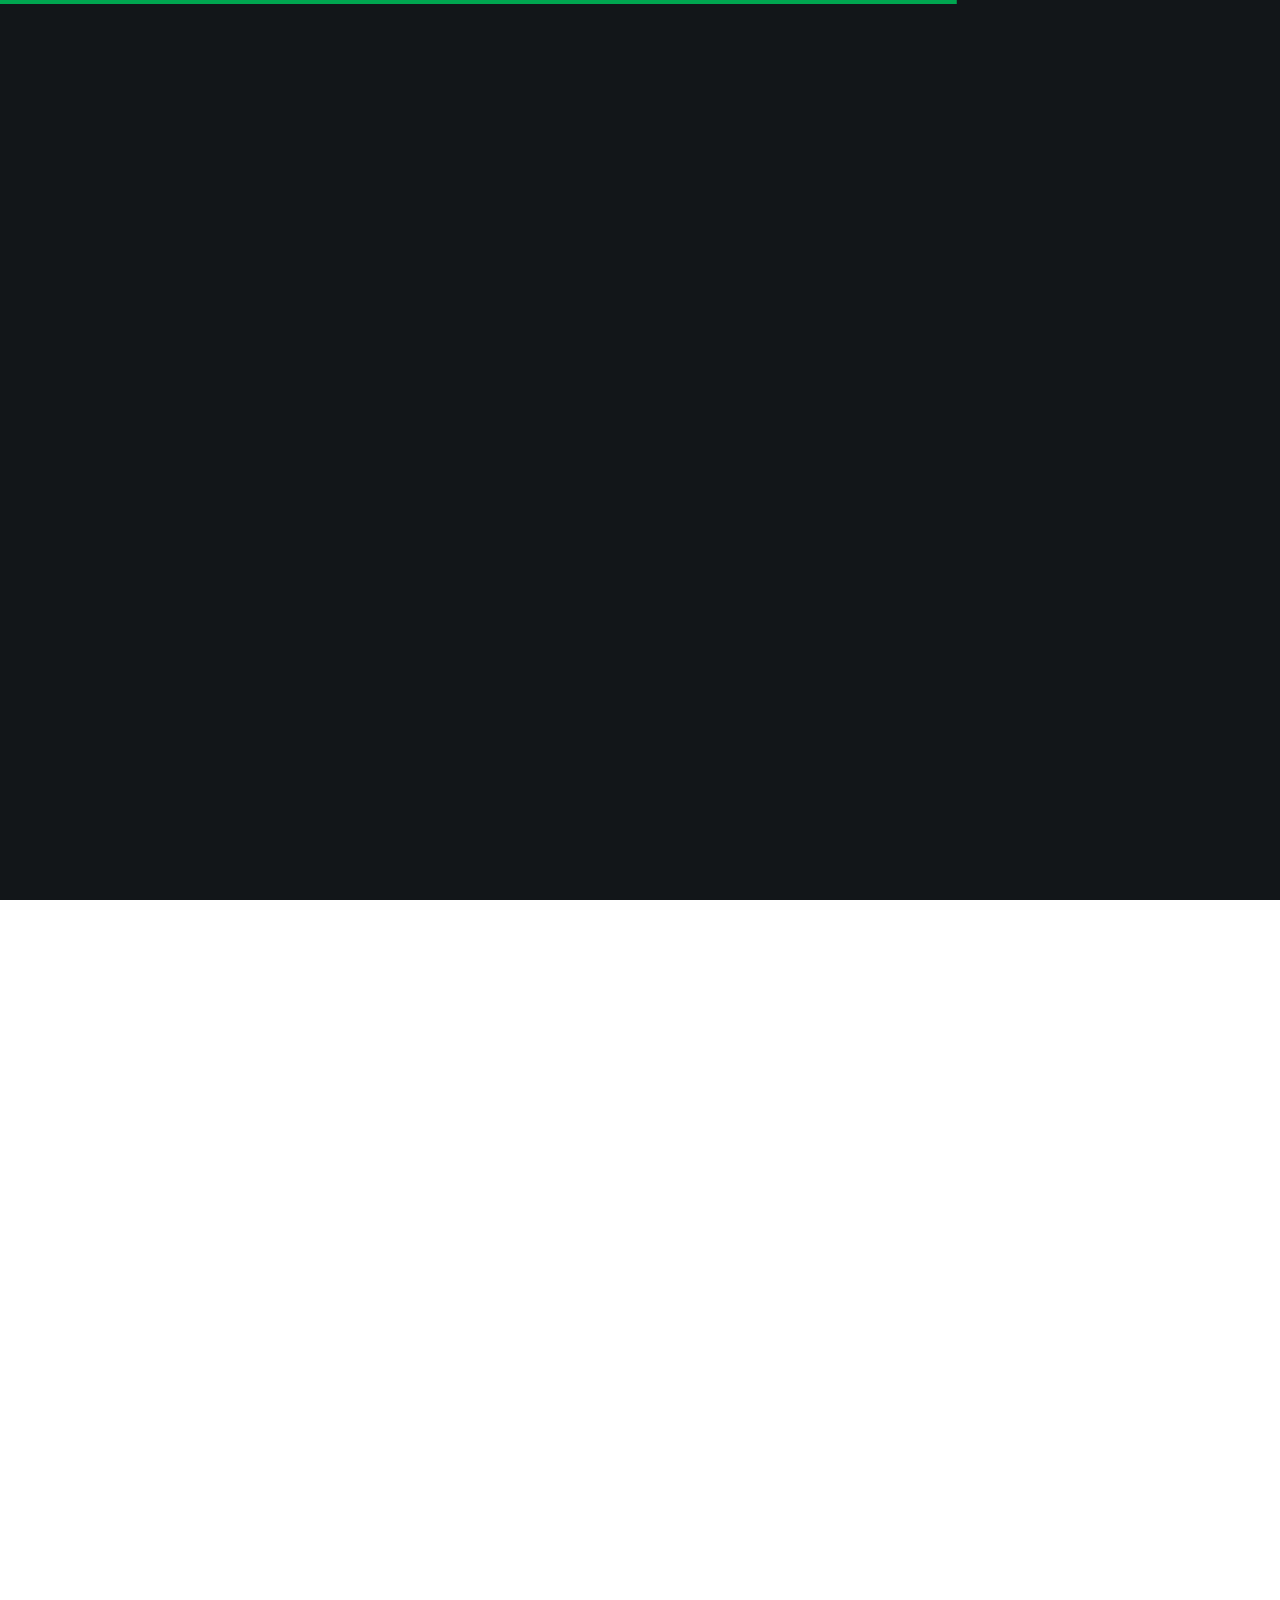
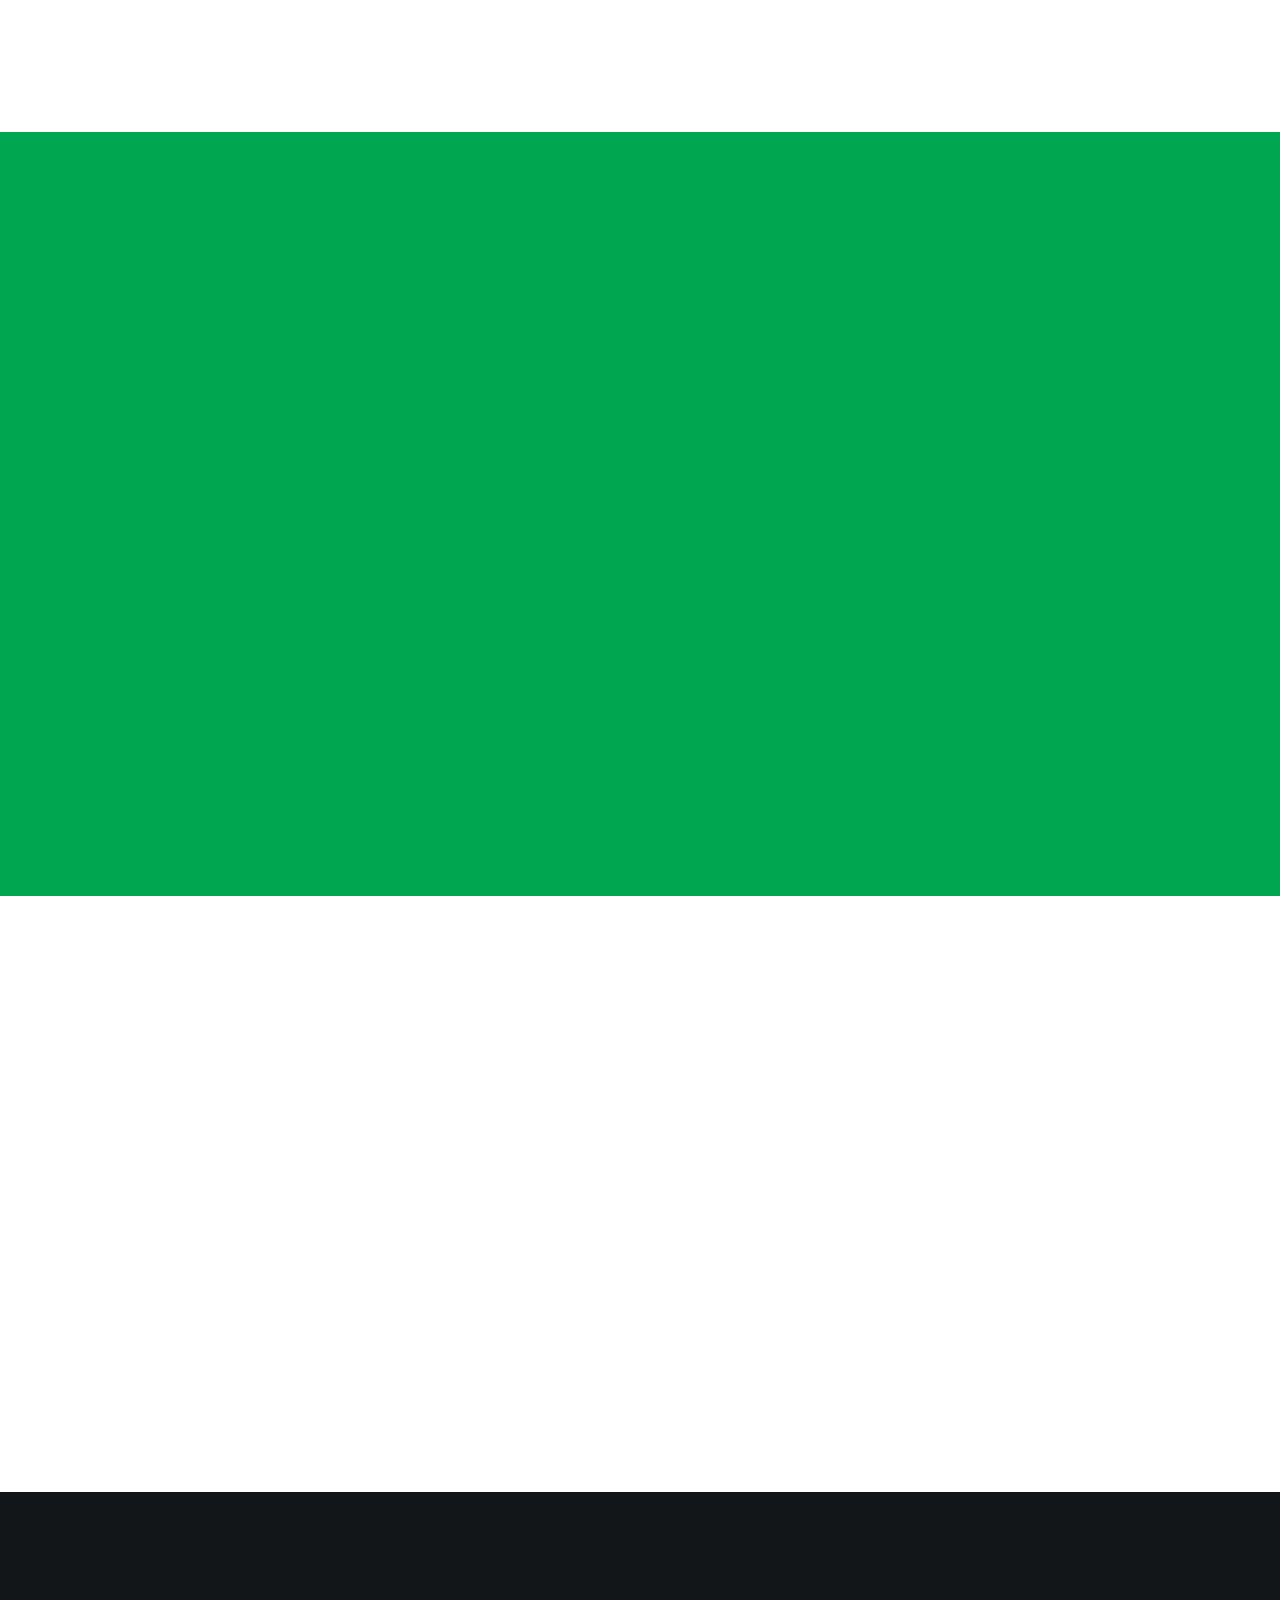
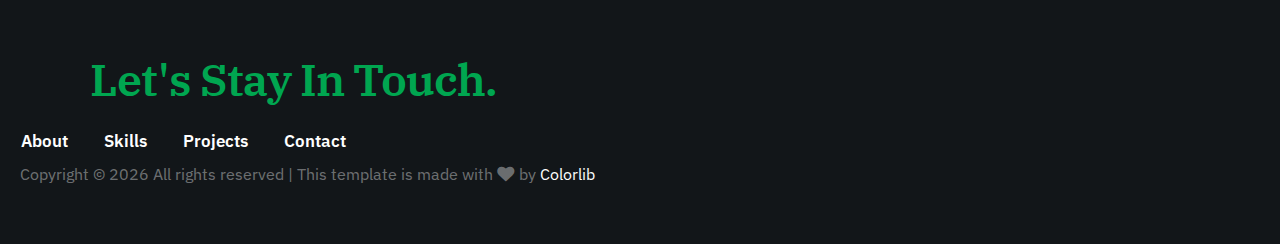
==== commit 9857ac81: "updated resume and projects/skills" ====
--- a/index.html
+++ b/index.html
@@ -52,18 +52,22 @@
         <nav class="row header-nav-wrap wide">
             <ul class="header-main-nav">
                 <li class="current"><a class="smoothscroll" href="#home" title="intro">About</a></li>
-                <li><a class="smoothscroll" href="#about" title="about">Skills</a></li>
-                <li><a class="smoothscroll" href="#features" title="features">Projects</a></li>
+                <li><a class="smoothscroll" href="#process" title="features">Skills</a></li>
+                <li><a class="smoothscroll" href="#about" title="about">Projects</a></li>
                 <li><a class="smoothscroll" href="#pricing" title="pricing">Contact</a></li>
                 <!-- <li><a href="blog.html" title="blog">Blog</a></li> -->
             </ul>
 
             <ul class="header-social">
-                <li><a href="https://www.linkedin.com/in/brendan-lau-b6952919a/"><i class="fab fa-facebook-f"
+                <li><a target="_blank" rel="noreferrer noopener"
+                        href="https://www.linkedin.com/in/brendan-lau-b6952919a/"><i class="fab fa-linkedin-in"
                             aria-hidden="true"></i></a></li>
-                <li><a href="https://angel.co/u/brendan-lau-3"><i class="fab fa-twitter" aria-hidden="true"></i></a>
+                <li><a target="_blank" rel="noreferrer noopener" href="https://angel.co/u/brendan-lau-3"><i
+                            class="fab fa-angellist" aria-hidden="true"></i></a>
                 </li>
-                <li><a href="https://github.com/BrenLau/"><i class="fab fa-instagram" aria-hidden="true"></i></a></li>
+                <li><a target="_blank" rel="noreferrer noopener" href="https://github.com/BrenLau/"><i
+                            class="fab fa-github" aria-hidden="true"></i></a>
+                </li>
             </ul>
         </nav>
 
@@ -88,7 +92,14 @@
                 </h1>
 
                 <h3>
-                    My name is Brendan Lau, and I am a full-stack web developer based in New York, NY.
+                    My name is Brendan Lau, and I am a full-stack web developer based in New York, NY. I attended App
+                    Academy, an intensive 1000+ hour, 16 week full-stack web
+                    development boot camp with a less than 3% acceptance rate.
+                    <br>
+                    <br>
+                    Email: BLau4000@gmail.com
+                    <br>
+                    Phone: 718-510-2213
                 </h3>
 
                 <div class="home-content__button">
@@ -97,15 +108,15 @@
                         data-lity>
                         <span class="video-icon"></span>
                     </a> -->
-                    <a href="https://docs.google.com/document/d/1YMYQF_ID6koFqK-A-9AiBCmEpcByR_39b7Z7cdUwcT0/edit"
-                        class="smoothscroll btn btn--primary btn--large">
+                    <a target="_blank" rel="noreferrer noopener" href="Brendan Lau Resume.pdf"
+                        class="btn btn--primary btn--large">
                         My Resume
                     </a>
                 </div>
 
             </div> <!-- end home-content__main -->
 
-            <a href="#about" class="home-scroll smoothscroll">
+            <a href="#process" class="home-scroll smoothscroll">
                 <span class="home-scroll__text">Scroll Down</span>
                 <span class="home-scroll__icon"></span>
             </a>
@@ -115,78 +126,7 @@
     </section> <!-- end s-home -->
 
 
-    <!-- about
-    ================================================== -->
-    <section id="about" class="s-about target-section">
-
-        <div class="row section-header narrower align-center" data-aos="fade-up">
-            <div class="col-full">
-                <h1 class="display-1">
-                    Hello, I am Brendan Lau.
-                </h1>
-                <p class="lead">
-                    I am a software engineer who attended App Academy, an intensive 1000+ hour, 16 week full-stack web
-                    development boot camp with a less than 3% acceptance rate. I have experience in JavaScript, React,
-                    Redux, Python, Css, Html and more. Some of my projects which utilize these technologies are in the
-                    projects section below.
-                </p>
-            </div>
-        </div> <!-- end section-header -->
-
-        <div class="row about-desc" data-aos="fade-up">
-            <div class="col-full slick-slider about-desc__slider">
-
-                <div class="about-desc__slide">
-                    <h3 class="item-title">Smart.</h3>
-
-                    <p>
-                        Et nihil atque ex. Reiciendis et rerum ut voluptate. Omnis molestiae nemo est.
-                        Ut quis enim rerum quia assumenda repudiandae non cumque qui. Amet repellat
-                        omnis ea aut cumque eos.
-                    </p>
-                </div> <!-- end about-desc__slide -->
-
-                <div class="about-desc__slide">
-                    <h3 class="item-title">User-Friendly.</h3>
-
-                    <p>
-                        Et nihil atque ex. Reiciendis et rerum ut voluptate. Omnis molestiae nemo est.
-                        Ut quis enim rerum quia assumenda repudiandae non cumque qui. Amet repellat
-                        omnis ea aut cumque eos.
-                    </p>
-                </div> <!-- end about-desc__slide -->
-
-                <div class="about-desc__slide">
-                    <h3 class="item-title">Powerful.</h3>
-
-                    <p>
-                        Et nihil atque ex. Reiciendis et rerum ut voluptate. Omnis molestiae nemo est.
-                        Ut quis enim rerum quia assumenda repudiandae non cumque qui. Amet repellat
-                        omnis ea aut cumque eos.
-                    </p>
-                </div> <!-- end about-desc__slide -->
-
-                <div class="about-desc__slide">
-                    <h3 class="item-title">Secure.</h3>
-
-                    <p>
-                        Et nihil atque ex. Reiciendis et rerum ut voluptate. Omnis molestiae nemo est.
-                        Ut quis enim rerum quia assumenda repudiandae non cumque qui. Amet repellat
-                        omnis ea aut cumque eos.
-                    </p>
-                </div> <!-- end about-desc__slide -->
-
-            </div> <!-- end about-desc__slider -->
-        </div> <!-- end about-desc -->
-
-        <div class="row about-bottom-image" data-aos="fade-up">
-            <img src="images/app-screen-1400.png" srcset="images/app-screen-600.png 600w, 
-                         images/app-screen-1400.png 1400w, 
-                         images/app-screen-2800.png 2800w" sizes="(max-width: 2800px) 100vw, 2800px"
-                alt="App Screenshots">
-        </div>
-
-    </section> <!-- end s-about -->
+
 
 
     <!-- process
@@ -195,65 +135,232 @@
 
         <div class="row">
             <div class="col-full text-center" data-aos="fade-up">
-                <h2 class="display-2">How The App Works?</h2>
+                <h2 class="display-2">Skills</h2>
             </div>
         </div>
 
         <div class="row process block-1-4 block-m-1-2 block-tab-full">
             <div class="col-block item-process" data-aos="fade-up">
                 <div class="item-process__text">
-                    <h3>Sign Up</h3>
-                    <p>
-                        Quos dolores saepe mollitia deserunt accusamus autem reprehenderit. Voluptas facere animi
-                        explicabo non quis magni recusandae.
-                        Numquam debitis pariatur omnis facere unde.
-                    </p>
-                </div>
-            </div>
-            <div class="col-block item-process" data-aos="fade-up">
-                <div class="item-process__text">
-                    <h3>Create</h3>
-                    <p>
-                        Quos dolores saepe mollitia deserunt accusamus autem reprehenderit. Voluptas facere animi
-                        explicabo non quis magni recusandae.
-                        Numquam debitis pariatur omnis facere unde.
-                    </p>
-                </div>
-            </div>
-            <div class="col-block item-process" data-aos="fade-up">
-                <div class="item-process__text">
-                    <h3>Compose</h3>
-                    <p>
-                        Quos dolores saepe mollitia deserunt accusamus autem reprehenderit. Voluptas facere animi
-                        explicabo non quis magni recusandae.
-                        Numquam debitis pariatur omnis facere unde.
-                    </p>
-                </div>
-            </div>
-            <div class="col-block item-process" data-aos="fade-up">
-                <div class="item-process__text">
-                    <h3>Send</h3>
-                    <p>
-                        Quos dolores saepe mollitia deserunt accusamus autem reprehenderit. Voluptas facere animi
-                        explicabo non quis magni recusandae.
-                        Numquam debitis pariatur omnis facere unde.
-                    </p>
+                    <h2>Javascript</h2>
+                    <!-- <p>
+                        Quos dolores saepe mollitia deserunt accusamus autem reprehenderit. Voluptas facere animi
+                        explicabo non quis magni recusandae.
+                        Numquam debitis pariatur omnis facere unde.
+                    </p> -->
+                </div>
+            </div>
+            <div class="col-block item-process" data-aos="fade-up">
+                <div class="item-process__text">
+                    <h2>React</h2>
+                    <!-- <p>
+                        Quos dolores saepe mollitia deserunt accusamus autem reprehenderit. Voluptas facere animi
+                        explicabo non quis magni recusandae.
+                        Numquam debitis pariatur omnis facere unde.
+                    </p> -->
+                </div>
+            </div>
+            <div class="col-block item-process" data-aos="fade-up">
+                <div class="item-process__text">
+                    <h2>Redux</h2>
+                    <!-- <p>
+                        Quos dolores saepe mollitia deserunt accusamus autem reprehenderit. Voluptas facere animi
+                        explicabo non quis magni recusandae.
+                        Numquam debitis pariatur omnis facere unde.
+                    </p> -->
+                </div>
+            </div>
+            <div class="col-block item-process" data-aos="fade-up">
+                <div class="item-process__text">
+                    <h2>Python</h2>
+                    <!-- <p>
+                        Quos dolores saepe mollitia deserunt accusamus autem reprehenderit. Voluptas facere animi
+                        explicabo non quis magni recusandae.
+                        Numquam debitis pariatur omnis facere unde.
+                    </p> -->
+                </div>
+            </div>
+            <div class="col-block item-process" data-aos="fade-up">
+                <div class="item-process__text">
+                    <h2>Css</h2>
+                    <!-- <p>
+                        Quos dolores saepe mollitia deserunt accusamus autem reprehenderit. Voluptas facere animi
+                        explicabo non quis magni recusandae.
+                        Numquam debitis pariatur omnis facere unde.
+                    </p> -->
+                </div>
+            </div>
+            <div class="col-block item-process" data-aos="fade-up">
+                <div class="item-process__text">
+                    <h2>Html</h2>
+                    <!-- <p>
+                        Quos dolores saepe mollitia deserunt accusamus autem reprehenderit. Voluptas facere animi
+                        explicabo non quis magni recusandae.
+                        Numquam debitis pariatur omnis facere unde.
+                    </p> -->
+                </div>
+            </div>
+            <div class="col-block item-process" data-aos="fade-up">
+                <div class="item-process__text">
+                    <h2>Node.js</h2>
+                    <!-- <p>
+                        Quos dolores saepe mollitia deserunt accusamus autem reprehenderit. Voluptas facere animi
+                        explicabo non quis magni recusandae.
+                        Numquam debitis pariatur omnis facere unde.
+                    </p> -->
+                </div>
+            </div>
+            <div class="col-block item-process" data-aos="fade-up">
+                <div class="item-process__text">
+                    <h2>PostgreSQL</h2>
+                    <!-- <p>
+                        Quos dolores saepe mollitia deserunt accusamus autem reprehenderit. Voluptas facere animi
+                        explicabo non quis magni recusandae.
+                        Numquam debitis pariatur omnis facere unde.
+                    </p> -->
+                </div>
+            </div>
+            <div class="col-block item-process" data-aos="fade-up">
+                <div class="item-process__text">
+                    <h2>AWS S3</h2>
+                    <!-- <p>
+                        Quos dolores saepe mollitia deserunt accusamus autem reprehenderit. Voluptas facere animi
+                        explicabo non quis magni recusandae.
+                        Numquam debitis pariatur omnis facere unde.
+                    </p> -->
+                </div>
+            </div>
+            <div class="col-block item-process" data-aos="fade-up">
+                <div class="item-process__text">
+                    <h2>noSQL</h2>
+                    <!-- <p>
+                        Quos dolores saepe mollitia deserunt accusamus autem reprehenderit. Voluptas facere animi
+                        explicabo non quis magni recusandae.
+                        Numquam debitis pariatur omnis facere unde.
+                    </p> -->
+                </div>
+            </div>
+            <div class="col-block item-process" data-aos="fade-up">
+                <div class="item-process__text">
+                    <h2>MongoDB</h2>
+                    <!-- <p>
+                        Quos dolores saepe mollitia deserunt accusamus autem reprehenderit. Voluptas facere animi
+                        explicabo non quis magni recusandae.
+                        Numquam debitis pariatur omnis facere unde.
+                    </p> -->
                 </div>
             </div>
         </div> <!-- end process -->
-
-        <div class="row process-bottom-image" data-aos="fade-up">
+        <br>
+        <br>
+        <br> <br>
+        <br>
+        <br> <br>
+        <br>
+
+
+
+        <!-- <div class="row process-bottom-image" data-aos="fade-up">
             <img src="images/phone-app-screens-1000.png" srcset="images/phone-app-screens-600.png 600w, 
                          images/phone-app-screens-1000.png 1000w, 
                          images/phone-app-screens-2000.png 2000w" sizes="(max-width: 2000px) 100vw, 2000px"
                 alt="App Screenshots">
-        </div>
+        </div> -->
 
     </section> <!-- end s-process -->
 
+    <!-- about
+    ================================================== -->
+    <section id="about" class="s-about target-section">
+
+        <div class="row section-header narrower align-center" data-aos="fade-up">
+            <div class="col-full">
+                <h1 class="display-1">
+                    Full-stack Projects
+                </h1>
+                <!-- <p class="lead">
+                    I have experience in JavaScript, React,
+                    Redux, Python, Css, Html and more. Some of my projects which utilize these technologies are in the
+                    projects section below.
+                </p> -->
+            </div>
+        </div> <!-- end section-header -->
+
+        <div class="row about-desc" data-aos="fade-up">
+            <div class="col-full slick-slider about-desc__slider">
+                <div class="about-desc__slide">
+                    <h3 class="item-title">hiremepls</h3>
+
+                    <p>
+                        <a target="_blank" rel="noreferrer noopener" class="linktosite"
+                            href="https://hiremepls.onrender.com/">Live Site</a>
+                        <br>
+                        An interview resource site designed for users to give and receive feedback on interview question
+                        responses.
+                    </p>
+                </div> <!-- end about-desc__slide -->
+
+                <div class="about-desc__slide">
+                    <h3 class="item-title">Nineman Social</h3>
+
+                    <p>
+                        <a target="_blank" rel="noreferrer noopener" class="linktosite"
+                            href="https://ninemansocial.herokuapp.com/">Live Site</a>
+                        <br>
+                        An app designed for the Nineman volleyball community to organize more effectively.
+                    </p>
+                </div> <!-- end about-desc__slide -->
+
+                <div class="about-desc__slide">
+                    <h3 class="item-title">TeamUps</h3>
+
+                    <p>
+                        <a target="_blank" rel="noreferrer noopener" class="linktosite"
+                            href="https://teamups.herokuapp.com/">Live Site</a>
+                        <br>
+                        An app designed for teams to request for other people to join their team and for free agents to
+                        apply to teams. Inspiration from MeetUp.com
+                    </p>
+                </div> <!-- end about-desc__slide -->
+
+                <div class="about-desc__slide">
+                    <h3 class="item-title">WeCord</h3>
+                    <a target="_blank" rel="noreferrer noopener" class="linktosite"
+                        href="https://wecord.herokuapp.com/">Live Site</a>
+                    <br>
+                    <p>
+                        A discord clone where instead of requiring a link to join a server, servers are free to join for
+                        all.
+                    </p>
+                </div> <!-- end about-desc__slide -->
+
+                <div class="about-desc__slide">
+                    <h3 class="item-title">GoodBeats.</h3>
+                    <a target="_blank" rel="noreferrer noopener" class="linktosite"
+                        href="https://group-project-good-beats.herokuapp.com/">Live Site</a>
+                    <br>
+                    <p>
+                        A goodReads.com clone, but instead of books, it is for albums. <br>Technologies used:
+                        Javascript,
+                        PUG.js, Css, Express.js
+                    </p>
+                </div> <!-- end about-desc__slide -->
+
+            </div> <!-- end about-desc__slider -->
+        </div> <!-- end about-desc -->
+
+        <div class="row about-bottom-image" data-aos="fade-up">
+            <img src="images/screenshotofninemansocial.png" srcset="images/app-screen-600.png 600w, 
+            images/screenshotofninemansocial.png 1400w, 
+            images/screenshotofninemansocial.png 2800w" sizes="(max-width: 2800px) 100vw, 2800px"
+                alt="App Screenshots">
+        </div>
+
+    </section> <!-- end s-about -->
 
     <!-- features
     ================================================== -->
+    <!--
     <section id="features" class="s-features target-section">
 
         <div class="row section-header narrower align-center has-bottom-sep" data-aos="fade-up">
@@ -267,8 +374,9 @@
                     omnis ea.
                 </p>
             </div>
-        </div> <!-- end section-header -->
-
+        </div> -->
+    <!-- end section-header -->
+    <!--
         <div class="row bit-narrow features block-1-2 block-mob-full">
 
             <div class="col-block item-feature" data-aos="fade-up">
@@ -349,9 +457,10 @@
                 </div>
             </div>
 
-        </div> <!-- end features -->
-
-        <div class="testimonials-wrap" data-aos="fade-up">
+        </div> 
+    -->
+
+    <!-- <div class="testimonials-wrap" data-aos="fade-up">
 
             <div class="row">
                 <div class="col-full testimonials-header">
@@ -372,40 +481,40 @@
                         <p>Qui ipsam temporibus quisquam velMaiores eos cumque distinctio nam accusantium ipsum.
                             Laudantium quia consequatur molestias delectus culpa facere hic dolores aperiam. Accusantium
                             praesentium corpori.</p>
-                    </div> <!-- end testimonials__slide -->
-
-                    <div class="testimonials__slide">
-                        <img src="images/avatars/user-02.jpg" alt="Author image" class="testimonials__avatar">
-                        <div class="testimonials__author">
-                            <span class="testimonials__name">Sasuke Uchiha</span>
-                            <a href="#0" class="testimonials__link">@sasukeuchiha</a>
-                        </div>
-                        <p>Excepturi nam cupiditate culpa doloremque deleniti repellat. Veniam quos repellat voluptas
-                            animi adipisci.
-                            Nisi eaque consequatur. Quasi voluptas eius distinctio. Atque eos maxime. Qui ipsam
-                            temporibus quisquam vel.</p>
-                    </div> <!-- end testimonials__slide -->
-
-                    <div class="testimonials__slide">
-                        <img src="images/avatars/user-03.jpg" alt="Author image" class="testimonials__avatar">
-                        <div class="testimonials__author">
-                            <span class="testimonials__name">Shikamaru Nara</span>
-                            <a href="#0" class="testimonials__link">@shikamarunara</a>
-                        </div>
-                        <p>Repellat dignissimos libero. Qui sed at corrupti expedita voluptas odit. Nihil ea quia
-                            nesciunt. Ducimus aut sed ipsam.
-                            Autem eaque officia cum exercitationem sunt voluptatum accusamus. Quasi voluptas eius
-                            distinctio.</p>
-                    </div> <!-- end testimonials__slide -->
-
-                </div> <!-- end testimonials__slider -->
-
-            </div> <!-- end testimonials -->
-
-        </div> <!-- end testimonials-wrap -->
-
-    </section> <!-- end s-features -->
-
+                    </div> 
+  
+    <div class="testimonials__slide">
+        <img src="images/avatars/user-02.jpg" alt="Author image" class="testimonials__avatar">
+        <div class="testimonials__author">
+            <span class="testimonials__name">Sasuke Uchiha</span>
+            <a href="#0" class="testimonials__link">@sasukeuchiha</a>
+        </div>
+        <p>Excepturi nam cupiditate culpa doloremque deleniti repellat. Veniam quos repellat voluptas
+            animi adipisci.
+            Nisi eaque consequatur. Quasi voluptas eius distinctio. Atque eos maxime. Qui ipsam
+            temporibus quisquam vel.</p>
+    </div> 
+
+    <div class="testimonials__slide">
+        <img src="images/avatars/user-03.jpg" alt="Author image" class="testimonials__avatar">
+        <div class="testimonials__author">
+            <span class="testimonials__name">Shikamaru Nara</span>
+            <a href="#0" class="testimonials__link">@shikamarunara</a>
+        </div>
+        <p>Repellat dignissimos libero. Qui sed at corrupti expedita voluptas odit. Nihil ea quia
+            nesciunt. Ducimus aut sed ipsam.
+            Autem eaque officia cum exercitationem sunt voluptatum accusamus. Quasi voluptas eius
+            distinctio.</p>
+    </div>
+
+    </div>
+
+    </div> 
+
+    </div> 
+
+    </section> 
+    -->
 
     <!-- pricing
     ================================================== -->
@@ -414,196 +523,100 @@
         <div class="row section-header narrower align-center" data-aos="fade-up">
             <div class="col-full">
                 <h1 class="display-1">
-                    Our Easy Pricing Plans For Everyone.
+                    Contact
                 </h1>
                 <p class="lead">
-                    Et nihil atque ex. Reiciendis et rerum ut voluptate. Omnis molestiae nemo est.
-                    Ut quis enim rerum quia assumenda repudiandae non cumque qui. Amet repellat
-                    omnis ea.
+                    Email: BLau4000@gmail.com
+                    <br>
+                    Phone: 718-510-2213
                 </p>
             </div>
         </div> <!-- end section-header -->
 
-        <div class="row plans block-1-3 block-m-1-2 block-tab-full stack">
-
-            <div class="col-block item-plan" data-aos="fade-up">
-                <div class="item-plan__block">
-
-                    <div class="item-plan__top-part">
-                        <h3 class="item-plan__title">Basic</h3>
-                        <p class="item-plan__price">Free</p>
-                    </div>
-
-                    <div class="item-plan__bottom-part">
-                        <ul class="item-plan__features disc">
-                            <li><span>5GB</span> Storage</li>
-                            <li><span>10GB</span> Bandwidth</li>
-                            <li><span>5</span> Databases</li>
-                            <li><span>30</span> Email Accounts</li>
-                        </ul>
-
-                        <a class="btn btn--primary large full-width" href="#0">Get Started</a>
-                    </div>
-
-                </div>
-            </div> <!-- end item-plan -->
-
-            <div class="col-block item-plan item-plan--popular" data-aos="fade-up">
-                <div class="item-plan__block">
-
-                    <div class="item-plan__top-part">
-                        <h3 class="item-plan__title">Pro Plan</h3>
-                        <p class="item-plan__price">$10</p>
-                        <p class="item-plan__per">Per Month</p>
-                    </div>
-
-                    <div class="item-plan__bottom-part">
-                        <ul class="item-plan__features disc">
-                            <li><span>500GB</span> Storage</li>
-                            <li><span>Unlimited</span> Bandwidth</li>
-                            <li><span>50</span> Databases</li>
-                            <li><span>50</span> Email Accounts</li>
-                        </ul>
-
-                        <a class="btn btn--primary large full-width" href="#0">Get Started</a>
-                    </div>
-
-                </div>
-            </div> <!-- end item-plan -->
-
-            <div class="col-block item-plan" data-aos="fade-up">
-                <div class="item-plan__block">
-
-                    <div class="item-plan__top-part">
-                        <h3 class="item-plan__title">Ultimate Plan</h3>
-                        <p class="item-plan__price">$20</p>
-                        <p class="item-plan__per">Per Month</p>
-                    </div>
-
-                    <div class="item-plan__bottom-part">
-                        <ul class="item-plan__features disc">
-                            <li><span>1TB</span> Storage</li>
-                            <li><span>Unlimited</span> Bandwidth</li>
-                            <li><span>100</span> Databases</li>
-                            <li><span>100</span> Email Accounts</li>
-                        </ul>
-
-                        <a class="btn btn--primary large full-width" href="#0">Get Started</a>
-                    </div>
-
-                </div>
-            </div> <!-- end item-plan -->
-
-        </div> <!-- end plans -->
+
 
     </section> <!-- end s-pricing -->
 
 
     <!-- download
     ================================================== -->
-    <section id="download" class="s-download">
-
-        <div class="row download-content">
-            <div class="col-six md-seven download-content__text pull-right" data-aos="fade-up">
+
+
+    <!-- footer
+    ================================================== -->
+    <footer class="s-footer footer">
+
+        <div class="row footer__top">
+            <div class="col-six md-full">
                 <h1 class="display-2">
-                    Download The App Now!
+                    Let's Stay In Touch.
                 </h1>
+                <!-- <p class="lead">
+                    Subscribe for updates, special offers and more.
+                </p> -->
+            </div>
+            <!-- <div class="col-six md-full footer__subscribe end">
+                <div class="subscribe-form">
+                    <form id="mc-form" class="group" novalidate="true">
+
+                        <input type="email" value="" name="EMAIL" class="email" id="mc-email"
+                            placeholder="Email Address" required="">
+
+                        <input type="submit" name="subscribe" value="Sign Up">
+
+                        <label for="mc-email" class="subscribe-message"></label>
+
+                    </form>
+                </div>
+            </div> -->
+        </div>
+
+        <!-- <div class="row footer__bottom">
+            <div class="col-five tab-full">
+                <div class="footer__logo">
+                    <a href="index.html">
+                        <img src="images/logo.svg" alt="Homepage">
+                    </a>
+                </div>
+
                 <p>
                     Lorem ipsum dolor sit amet, consectetur adipisicing elit, sed
                     do eiusmod tempor incididunt ut labore et dolore magna aliqua.
                     Ut enim ad minim veniam, quis nostrud exercitation ullamco
                     laboris nisi ut aliquip ex ea commodo consequat.
                 </p>
-                <ul class="download-content__badges">
-                    <li><a href="#0" title="" class="badge-appstore">App Store</a></li>
-                    <li><a href="#0" title="" class="badge-googleplay">Play Store</a></li>
-                </ul>
-            </div>
-            <div class="download-content__image" data-aos="fade-up">
-                <img src="images/phone-app-profile-550.png"
-                    srcset="images/phone-app-profile-550.png 1x, images/phone-app-profile-1100.png 2x">
-            </div>
-        </div>
-
-    </section> <!-- end s-download -->
-
-
-    <!-- footer
-    ================================================== -->
-    <footer class="s-footer footer">
-
-        <div class="row footer__top">
-            <div class="col-six md-full">
-                <h1 class="display-2">
-                    Let's Stay In Touch.
-                </h1>
-                <p class="lead">
-                    Subscribe for updates, special offers and more.
-                </p>
-            </div>
-            <div class="col-six md-full footer__subscribe end">
-                <div class="subscribe-form">
-                    <form id="mc-form" class="group" novalidate="true">
-
-                        <input type="email" value="" name="EMAIL" class="email" id="mc-email"
-                            placeholder="Email Address" required="">
-
-                        <input type="submit" name="subscribe" value="Sign Up">
-
-                        <label for="mc-email" class="subscribe-message"></label>
-
-                    </form>
-                </div>
-            </div>
-        </div>
-
-        <div class="row footer__bottom">
-            <div class="col-five tab-full">
-                <div class="footer__logo">
-                    <a href="index.html">
-                        <img src="images/logo.svg" alt="Homepage">
-                    </a>
-                </div>
-
-                <p>
-                    Lorem ipsum dolor sit amet, consectetur adipisicing elit, sed
-                    do eiusmod tempor incididunt ut labore et dolore magna aliqua.
-                    Ut enim ad minim veniam, quis nostrud exercitation ullamco
-                    laboris nisi ut aliquip ex ea commodo consequat.
-                </p>
 
                 <ul class="footer__social">
                     <li><a href="#0"><i class="fab fa-facebook-f" aria-hidden="true"></i></a></li>
                     <li><a href="#0"><i class="fab fa-twitter" aria-hidden="true"></i></a></li>
                     <li><a href="#0"><i class="fab fa-instagram" aria-hidden="true"></i></a></li>
                 </ul>
-            </div>
-
-            <div class="col-six tab-full end">
-                <ul class="footer__site-links">
-                    <li><a class="smoothscroll" href="#home" title="intro">Intro</a></li>
-                    <li><a class="smoothscroll" href="#about" title="about">About</a></li>
-                    <li><a class="smoothscroll" href="#features" title="features">Features</a></li>
-                    <li><a class="smoothscroll" href="#pricing" title="pricing">Pricing</a></li>
-                    <li><a href="blog.html" title="blog">Blog</a></li>
-                </ul>
-
-                <p class="footer__contact">
-                    Do you have a question? Send us a word: <br>
-                    <a href="mailto:#0" class="footer__mail-link">support@standout.com</a>
-                </p>
-
-                <div class="cl-copyright">
-                    <span>
-                        <!-- Link back to Colorlib can't be removed. Template is licensed under CC BY 3.0. -->
-                        Copyright &copy;
-                        <script>document.write(new Date().getFullYear());</script> All rights reserved | This template
-                        is made with <i class="fa fa-heart" aria-hidden="true"></i> by <a href="https://colorlib.com"
-                            target="_blank">Colorlib</a>
-                        <!-- Link back to Colorlib can't be removed. Template is licensed under CC BY 3.0. -->
-                    </span>
-                </div>
-            </div>
+            </div> -->
+
+        <div class="col-six tab-full end">
+            <ul class="footer__site-links">
+                <li><a class="smoothscroll" href="#home" title="intro">About</a></li>
+                <li><a class="smoothscroll" href="#process" title="about">Skills</a></li>
+                <li><a class="smoothscroll" href="#about" title="features">Projects</a></li>
+                <li><a class="smoothscroll" href="#pricing" title="pricing">Contact</a></li>
+            </ul>
+
+            <!-- <p class="footer__contact">
+                Do you have a question? Send us a word: <br>
+                <a href="mailto:#0" class="footer__mail-link">support@standout.com</a>
+            </p> -->
+
+            <div class="cl-copyright">
+                <span>
+                    <!-- Link back to Colorlib can't be removed. Template is licensed under CC BY 3.0. -->
+                    Copyright &copy;
+                    <script>document.write(new Date().getFullYear());</script> All rights reserved | This template
+                    is made with <i class="fa fa-heart" aria-hidden="true"></i> by <a href="https://colorlib.com"
+                        target="_blank">Colorlib</a>
+                    <!-- Link back to Colorlib can't be removed. Template is licensed under CC BY 3.0. -->
+                </span>
+            </div>
+        </div>
 
         </div>
 
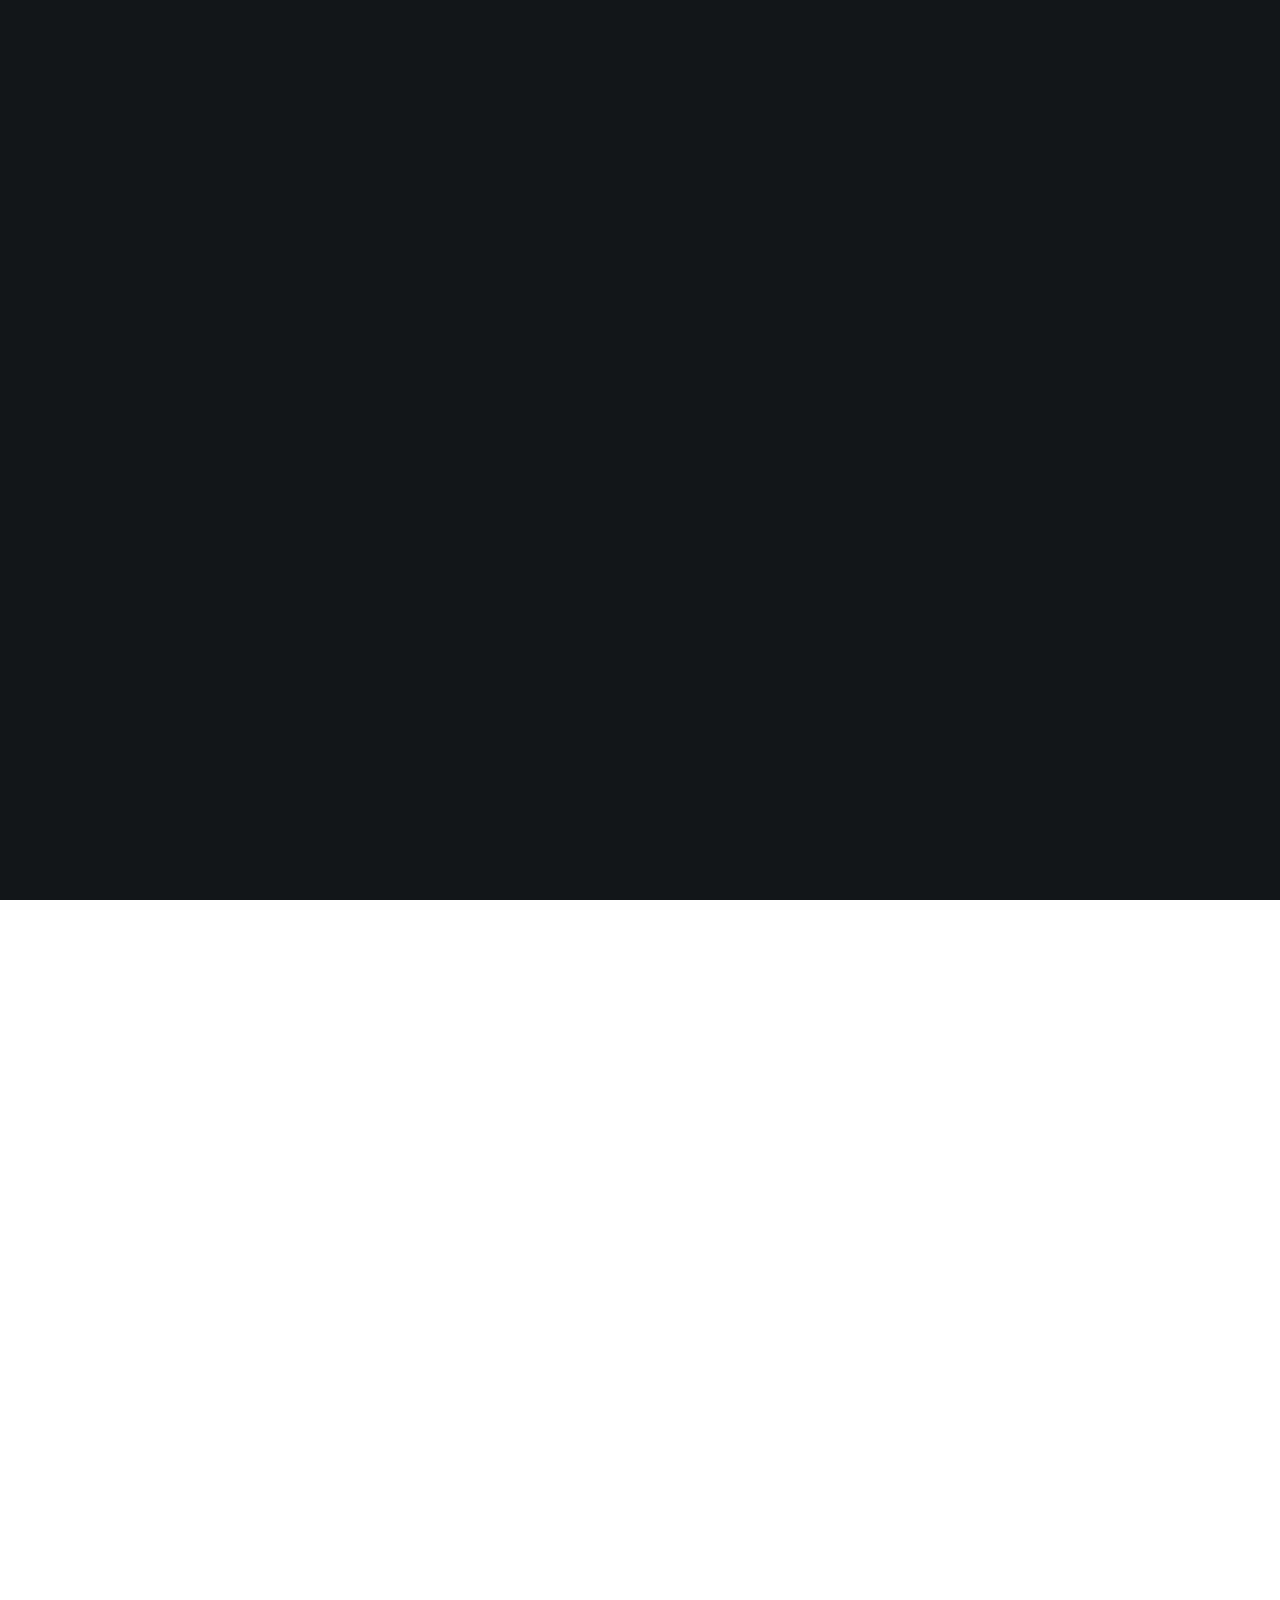
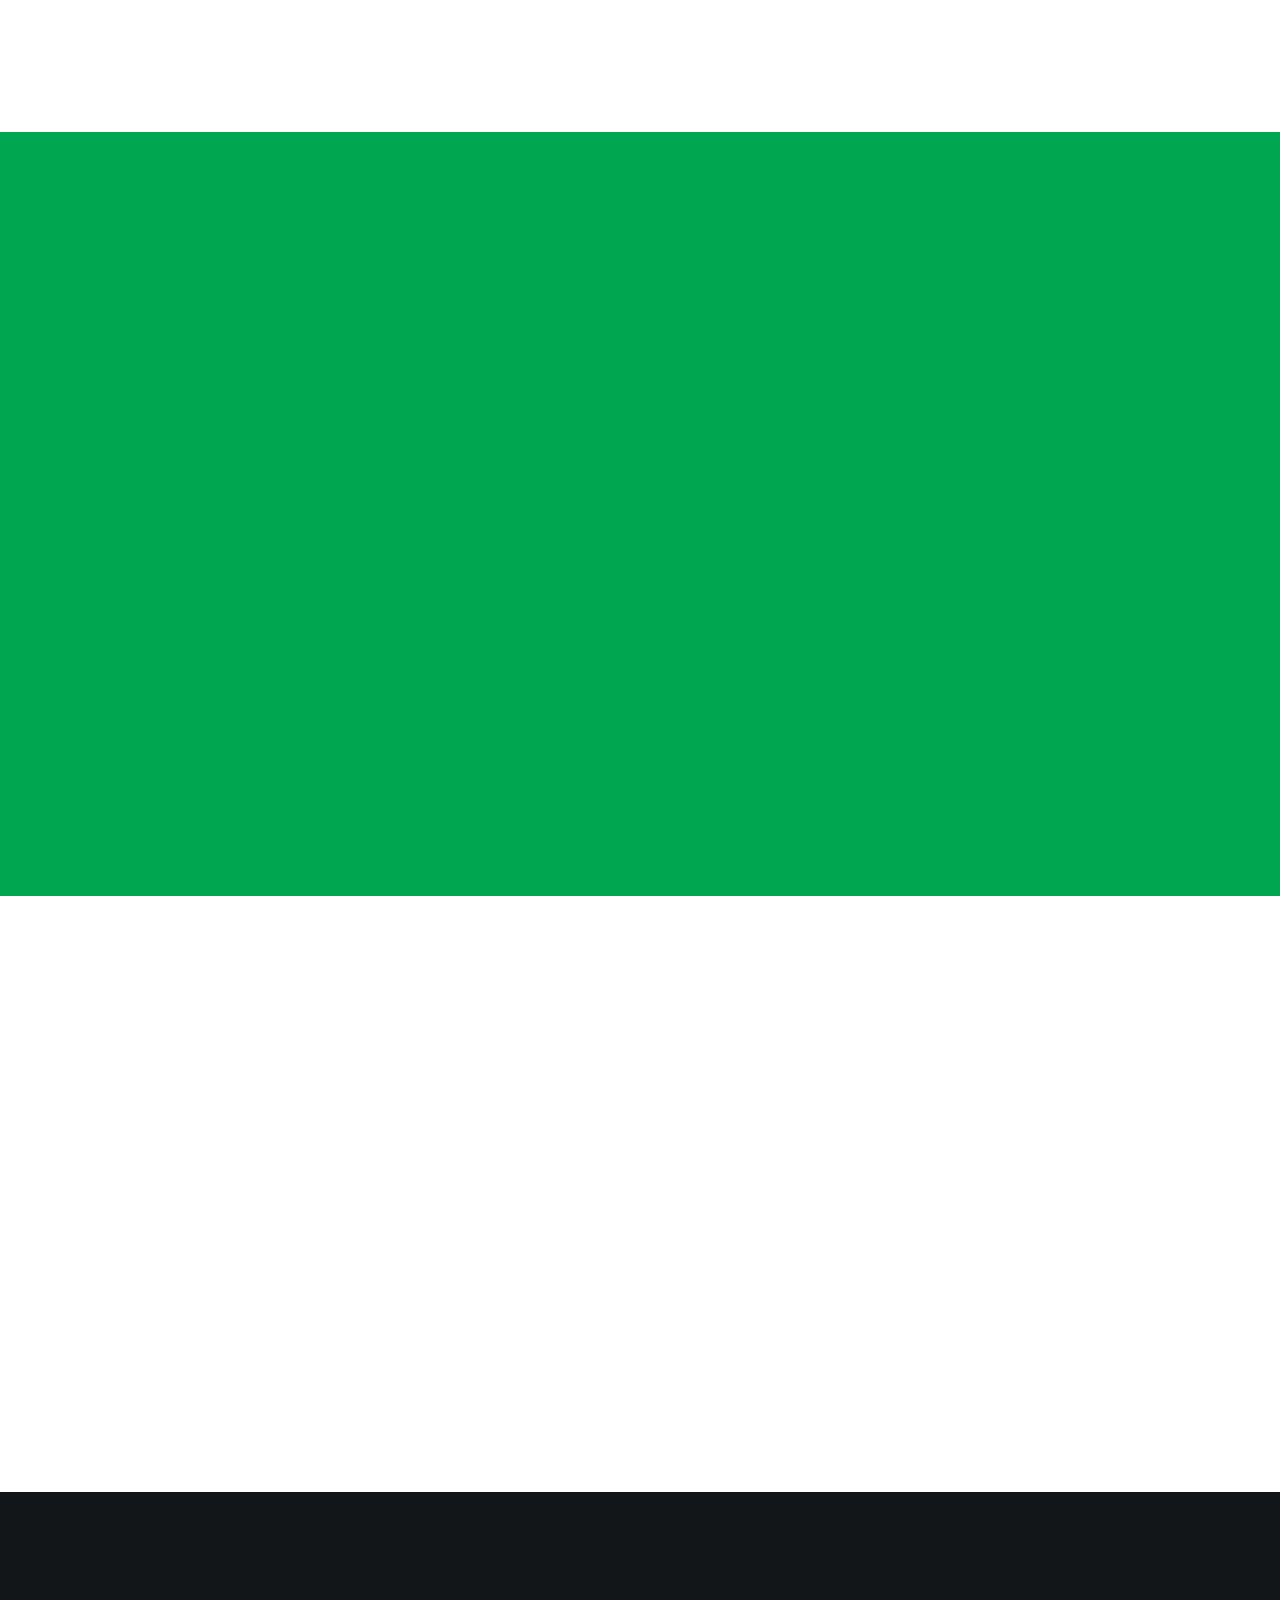
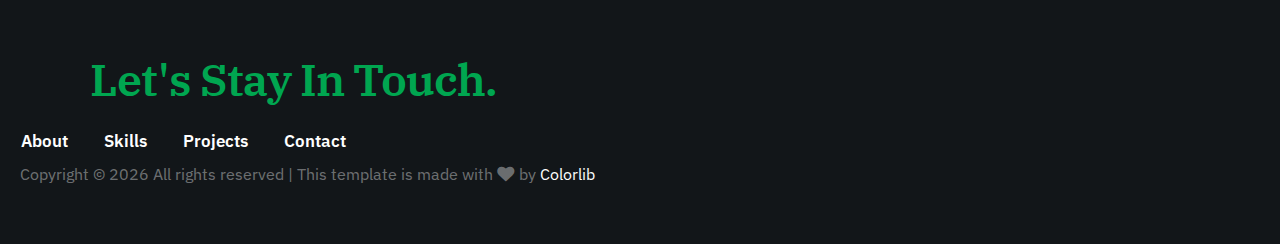
==== commit aa00abb0: "update" ====
--- a/index.html
+++ b/index.html
@@ -326,7 +326,7 @@
                 <div class="about-desc__slide">
                     <h3 class="item-title">WeCord</h3>
                     <a target="_blank" rel="noreferrer noopener" class="linktosite"
-                        href="https://wecord.herokuapp.com/">Live Site</a>
+                        href="https://wecord-2.onrender.com/">Live Site</a>
                     <br>
                     <p>
                         A discord clone where instead of requiring a link to join a server, servers are free to join for
@@ -334,7 +334,7 @@
                     </p>
                 </div> <!-- end about-desc__slide -->
 
-                <div class="about-desc__slide">
+                <!-- <div class="about-desc__slide">
                     <h3 class="item-title">GoodBeats.</h3>
                     <a target="_blank" rel="noreferrer noopener" class="linktosite"
                         href="https://group-project-good-beats.herokuapp.com/">Live Site</a>
@@ -344,7 +344,7 @@
                         Javascript,
                         PUG.js, Css, Express.js
                     </p>
-                </div> <!-- end about-desc__slide -->
+                </div> end about-desc__slide -->
 
             </div> <!-- end about-desc__slider -->
         </div> <!-- end about-desc -->
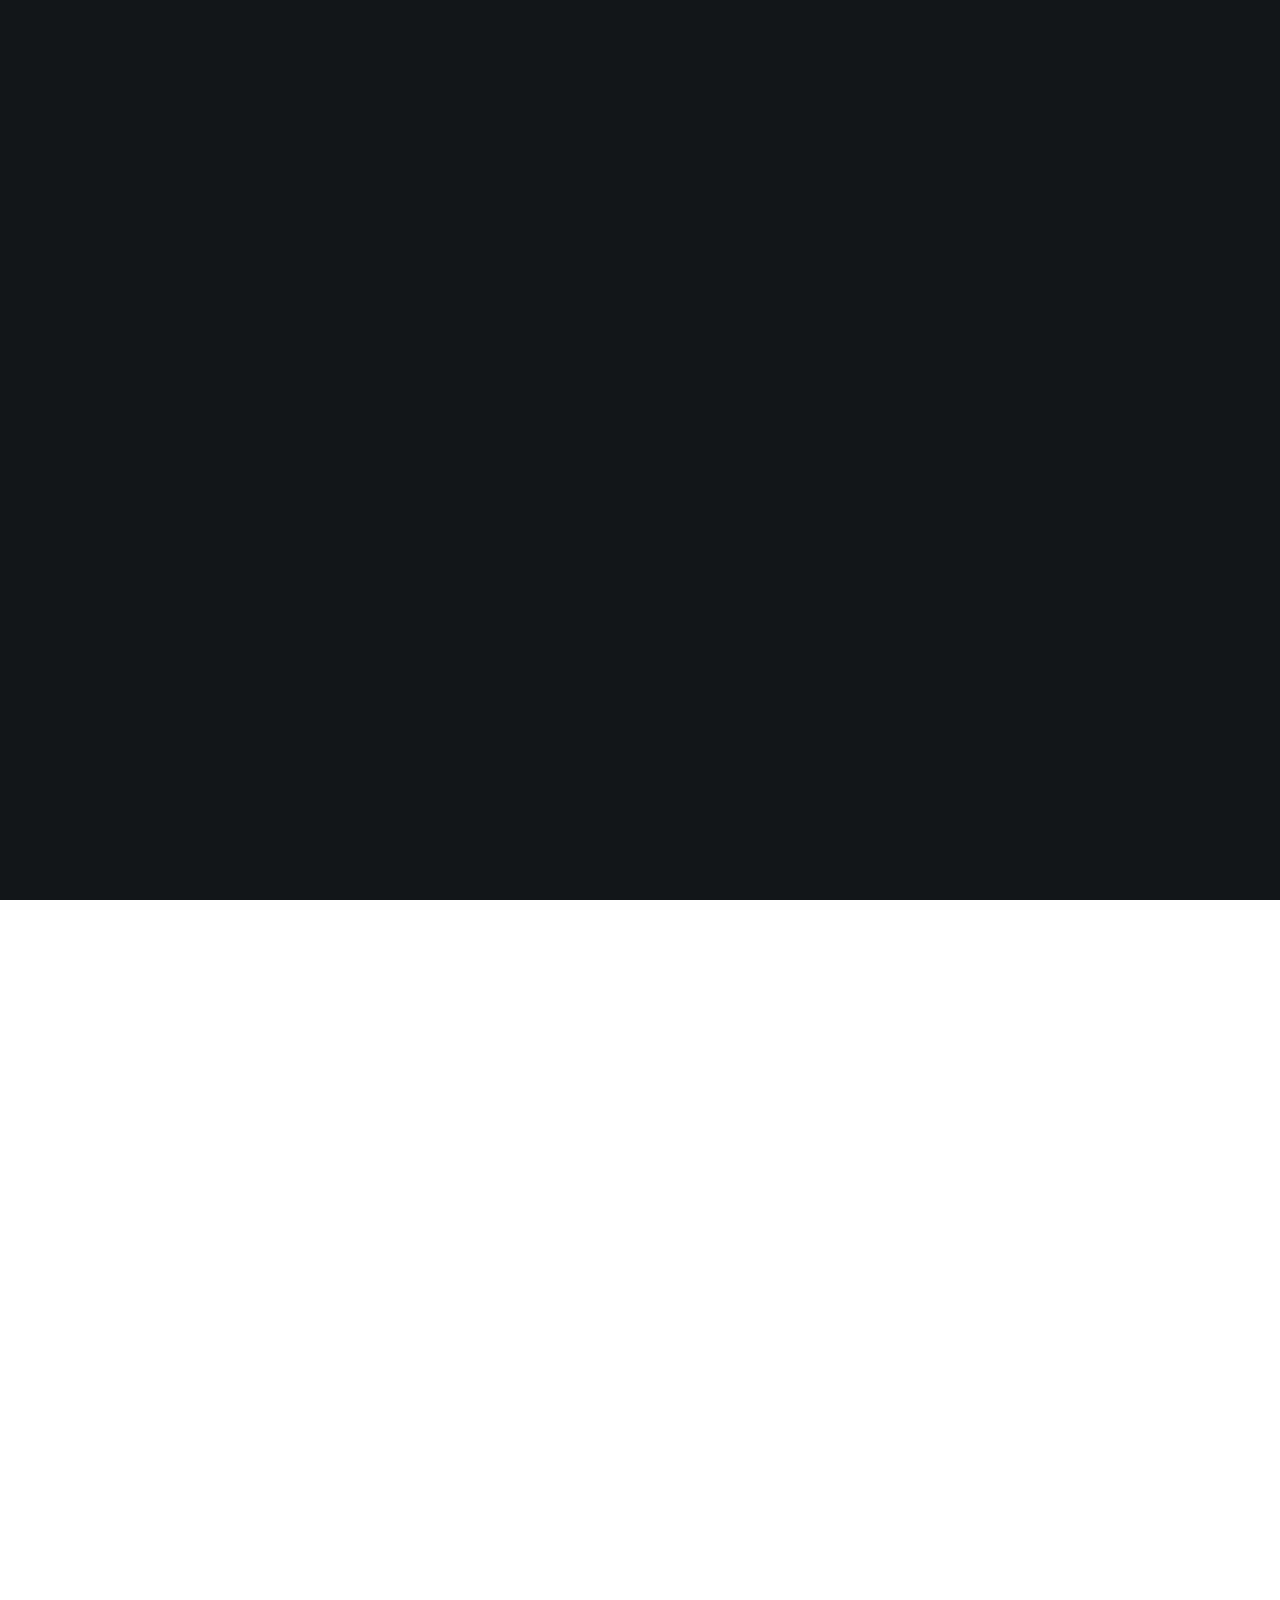
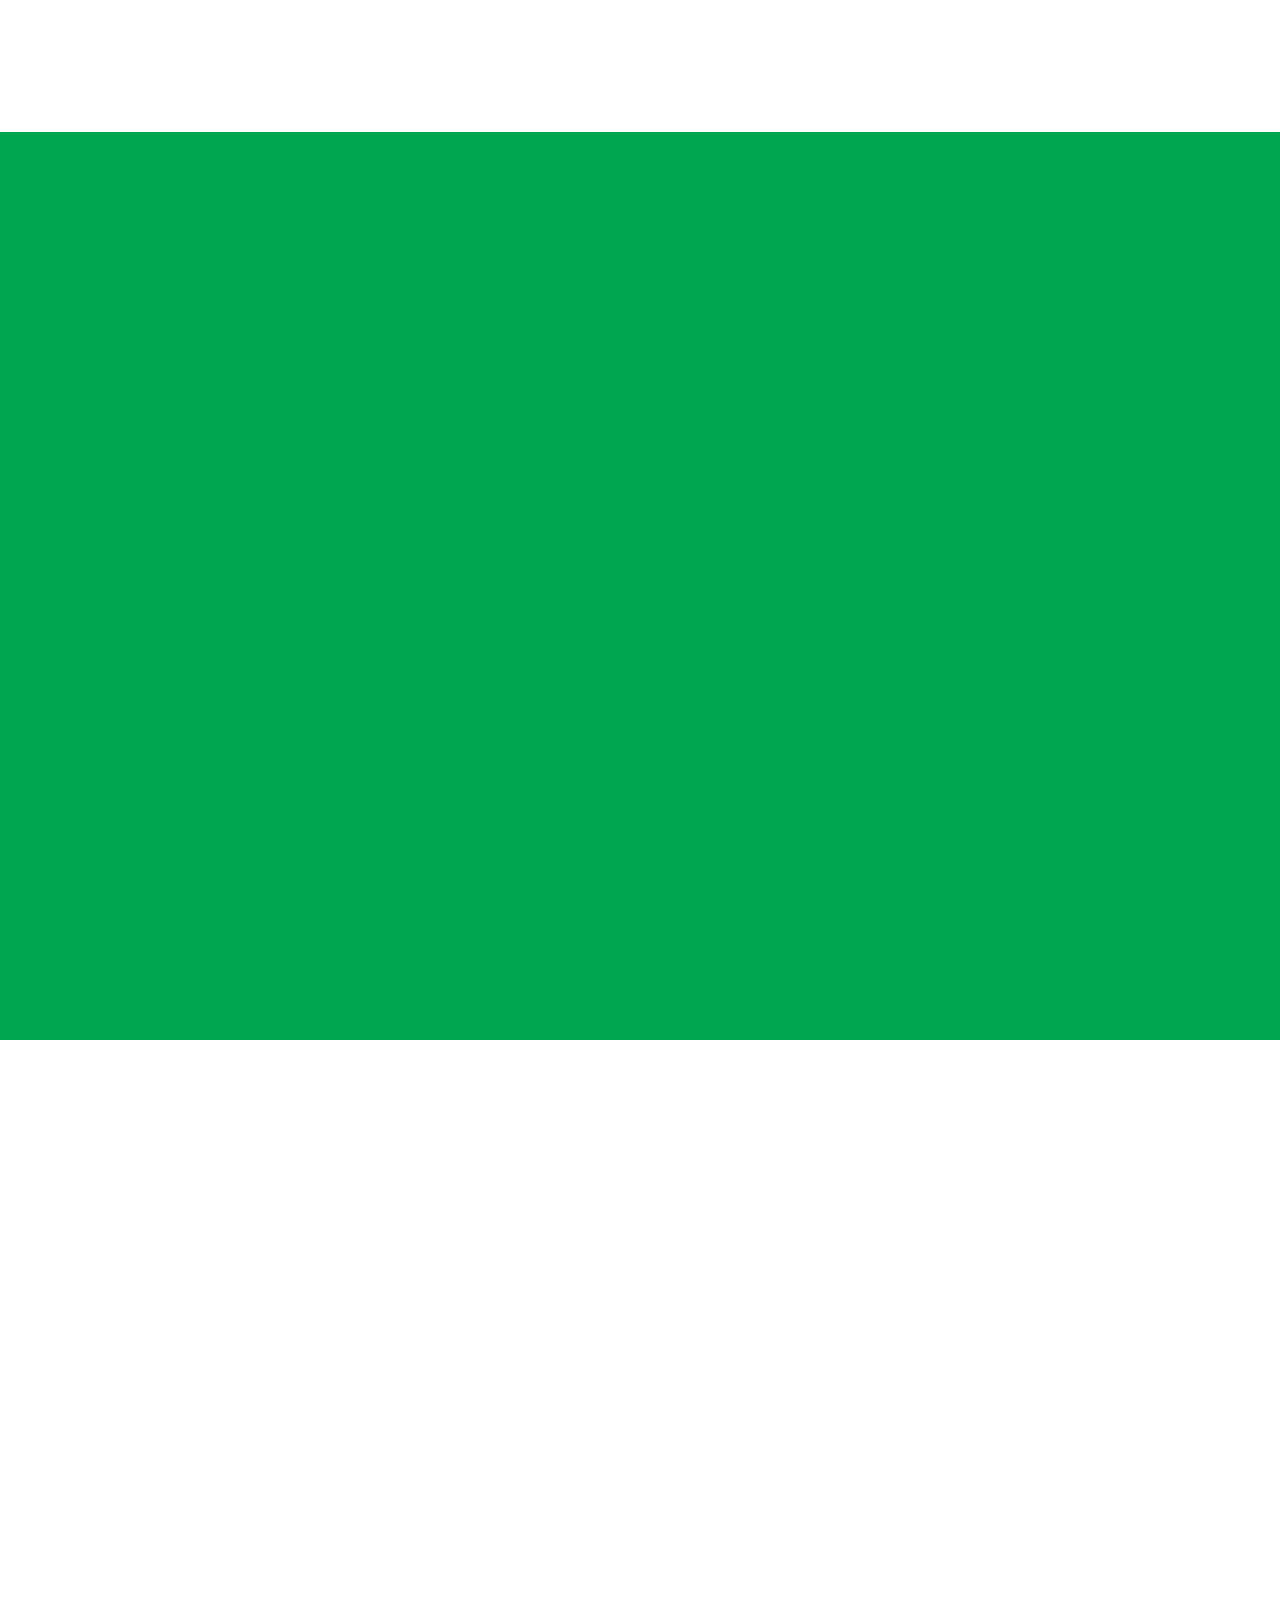
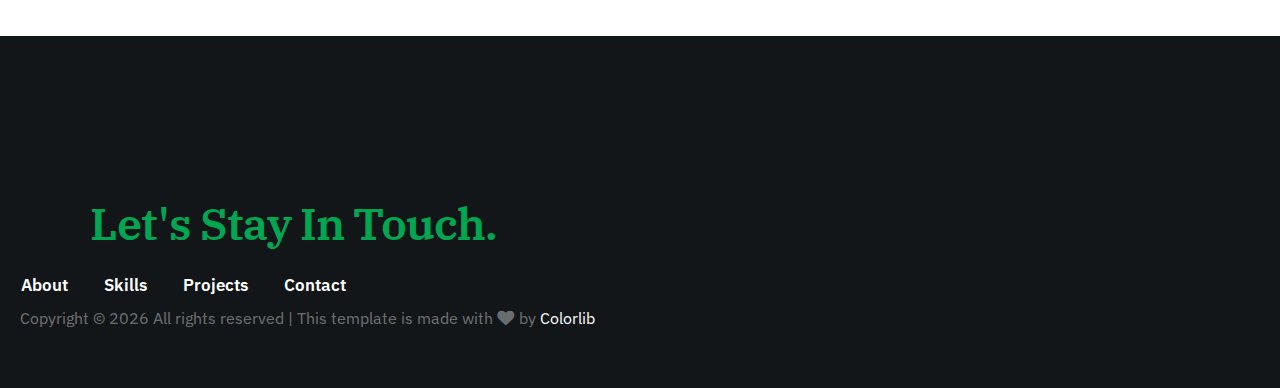
==== commit bd84d2f9: "fd" ====
--- a/index.html
+++ b/index.html
@@ -289,11 +289,22 @@
         <div class="row about-desc" data-aos="fade-up">
             <div class="col-full slick-slider about-desc__slider">
                 <div class="about-desc__slide">
-                    <h3 class="item-title">hiremepls</h3>
+                    <h3 class="item-title">The Great Exchange</h3>
 
                     <p>
                         <a target="_blank" rel="noreferrer noopener" class="linktosite"
-                            href="https://hiremepls.onrender.com/">Live Site</a>
+                            href="https://the-great-exchange.onrender.com/">Live Site</a>
+                        <br>
+                        A marketplace for users to communicate and trade items for other items by creating listings,
+                        making offers, and displaying intention.
+                    </p>
+                </div> <!-- end about-desc__slide -->
+                <div class="about-desc__slide">
+                    <h3 class="item-title">hiremepls</h3>
+
+                    <p>
+                        <a target="_blank" rel="noreferrer noopener" class="linktosite"
+                            href="https://hiremepls-rsb9.onrender.com">Live Site</a>
                         <br>
                         An interview resource site designed for users to give and receive feedback on interview question
                         responses.
@@ -308,18 +319,6 @@
                             href="https://ninemansocial.herokuapp.com/">Live Site</a>
                         <br>
                         An app designed for the Nineman volleyball community to organize more effectively.
-                    </p>
-                </div> <!-- end about-desc__slide -->
-
-                <div class="about-desc__slide">
-                    <h3 class="item-title">TeamUps</h3>
-
-                    <p>
-                        <a target="_blank" rel="noreferrer noopener" class="linktosite"
-                            href="https://teamups.herokuapp.com/">Live Site</a>
-                        <br>
-                        An app designed for teams to request for other people to join their team and for free agents to
-                        apply to teams. Inspiration from MeetUp.com
                     </p>
                 </div> <!-- end about-desc__slide -->
 
@@ -334,21 +333,40 @@
                     </p>
                 </div> <!-- end about-desc__slide -->
 
-                <!-- <div class="about-desc__slide">
+
+                <div class="about-desc__slide">
+                    <h3 class="item-title">TeamUps</h3>
+
+                    <p>
+                        <a target="_blank" rel="noreferrer noopener" class="linktosite"
+                            href="https://teamups.herokuapp.com/">Live Site(Inactive)</a>
+                        <br>
+                        An app designed for teams to request for other people to join their team and for free agents to
+                        apply to teams. Inspiration from MeetUp.com
+                    </p>
+                </div> <!-- end about-desc__slide -->
+
+
+
+                <div class="about-desc__slide">
                     <h3 class="item-title">GoodBeats.</h3>
                     <a target="_blank" rel="noreferrer noopener" class="linktosite"
-                        href="https://group-project-good-beats.herokuapp.com/">Live Site</a>
+                        href="https://group-project-good-beats.herokuapp.com/">Live Site(Inactive)</a>
                     <br>
                     <p>
                         A goodReads.com clone, but instead of books, it is for albums. <br>Technologies used:
                         Javascript,
                         PUG.js, Css, Express.js
                     </p>
-                </div> end about-desc__slide -->
+                </div>
 
             </div> <!-- end about-desc__slider -->
         </div> <!-- end about-desc -->
-
+        <div class="row about-bottom-image" data-aos="fade-up">
+            <img src="images/hiremeplsimage.jpg" srcset="images/app-screen-600.png 600w, 
+            images/hiremeplsimage.jpg 1400w, 
+            images/hiremeplsimage.jpg 2800w" sizes="(max-width: 2800px) 100vw, 2800px" alt="App Screenshots">
+        </div>
         <div class="row about-bottom-image" data-aos="fade-up">
             <img src="images/screenshotofninemansocial.png" srcset="images/app-screen-600.png 600w, 
             images/screenshotofninemansocial.png 1400w, 
